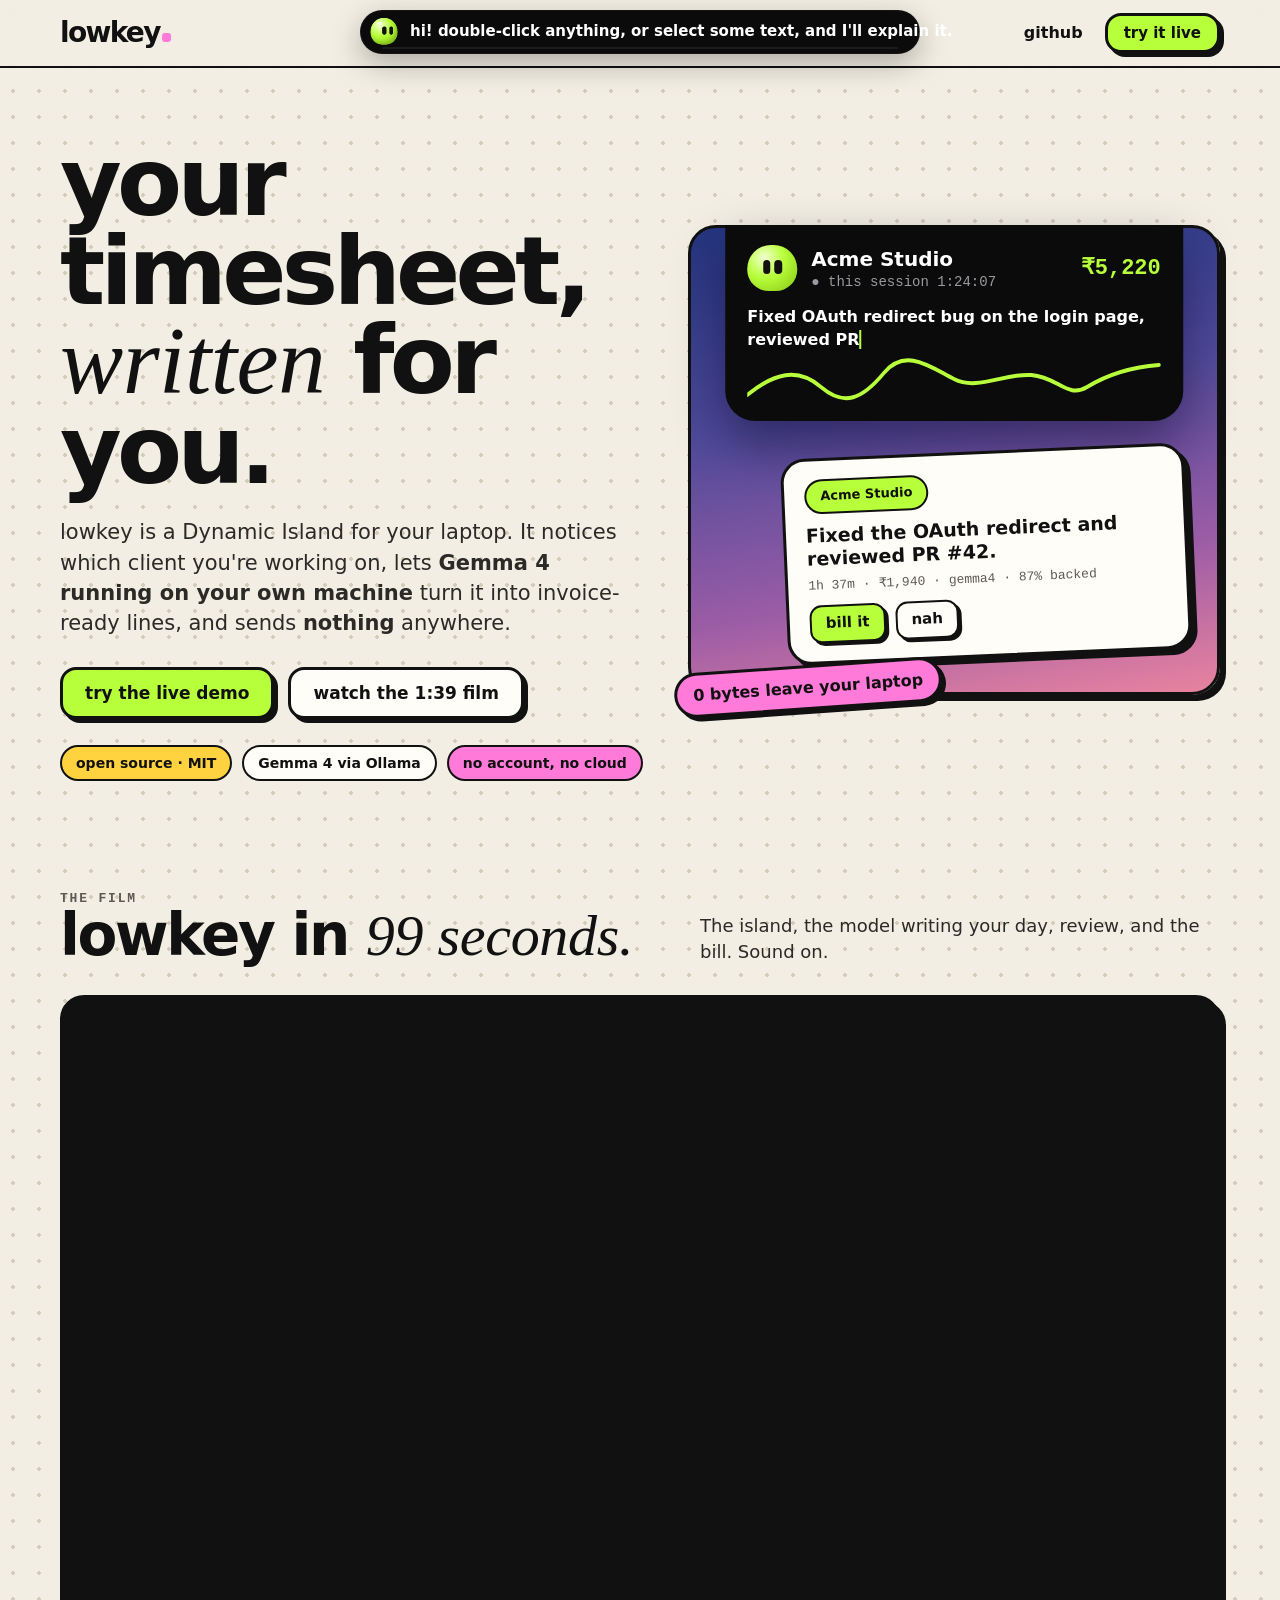
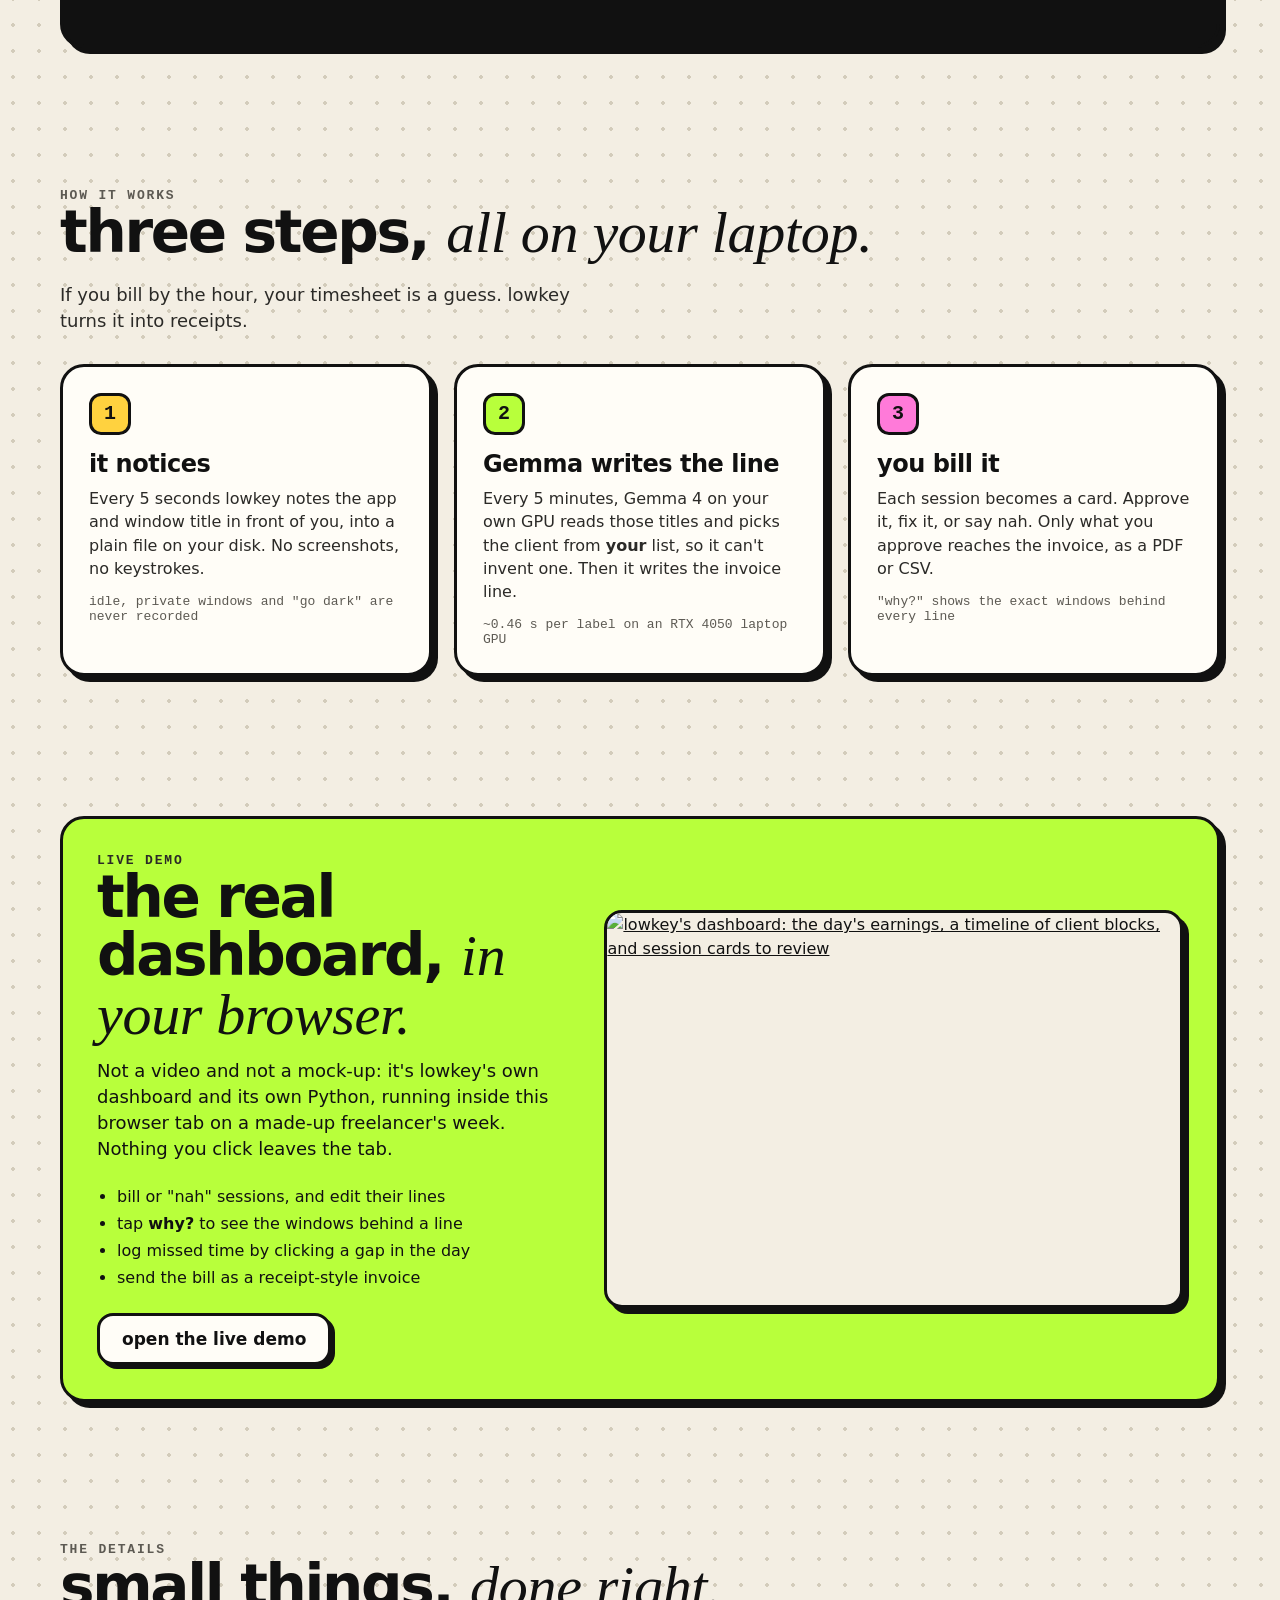
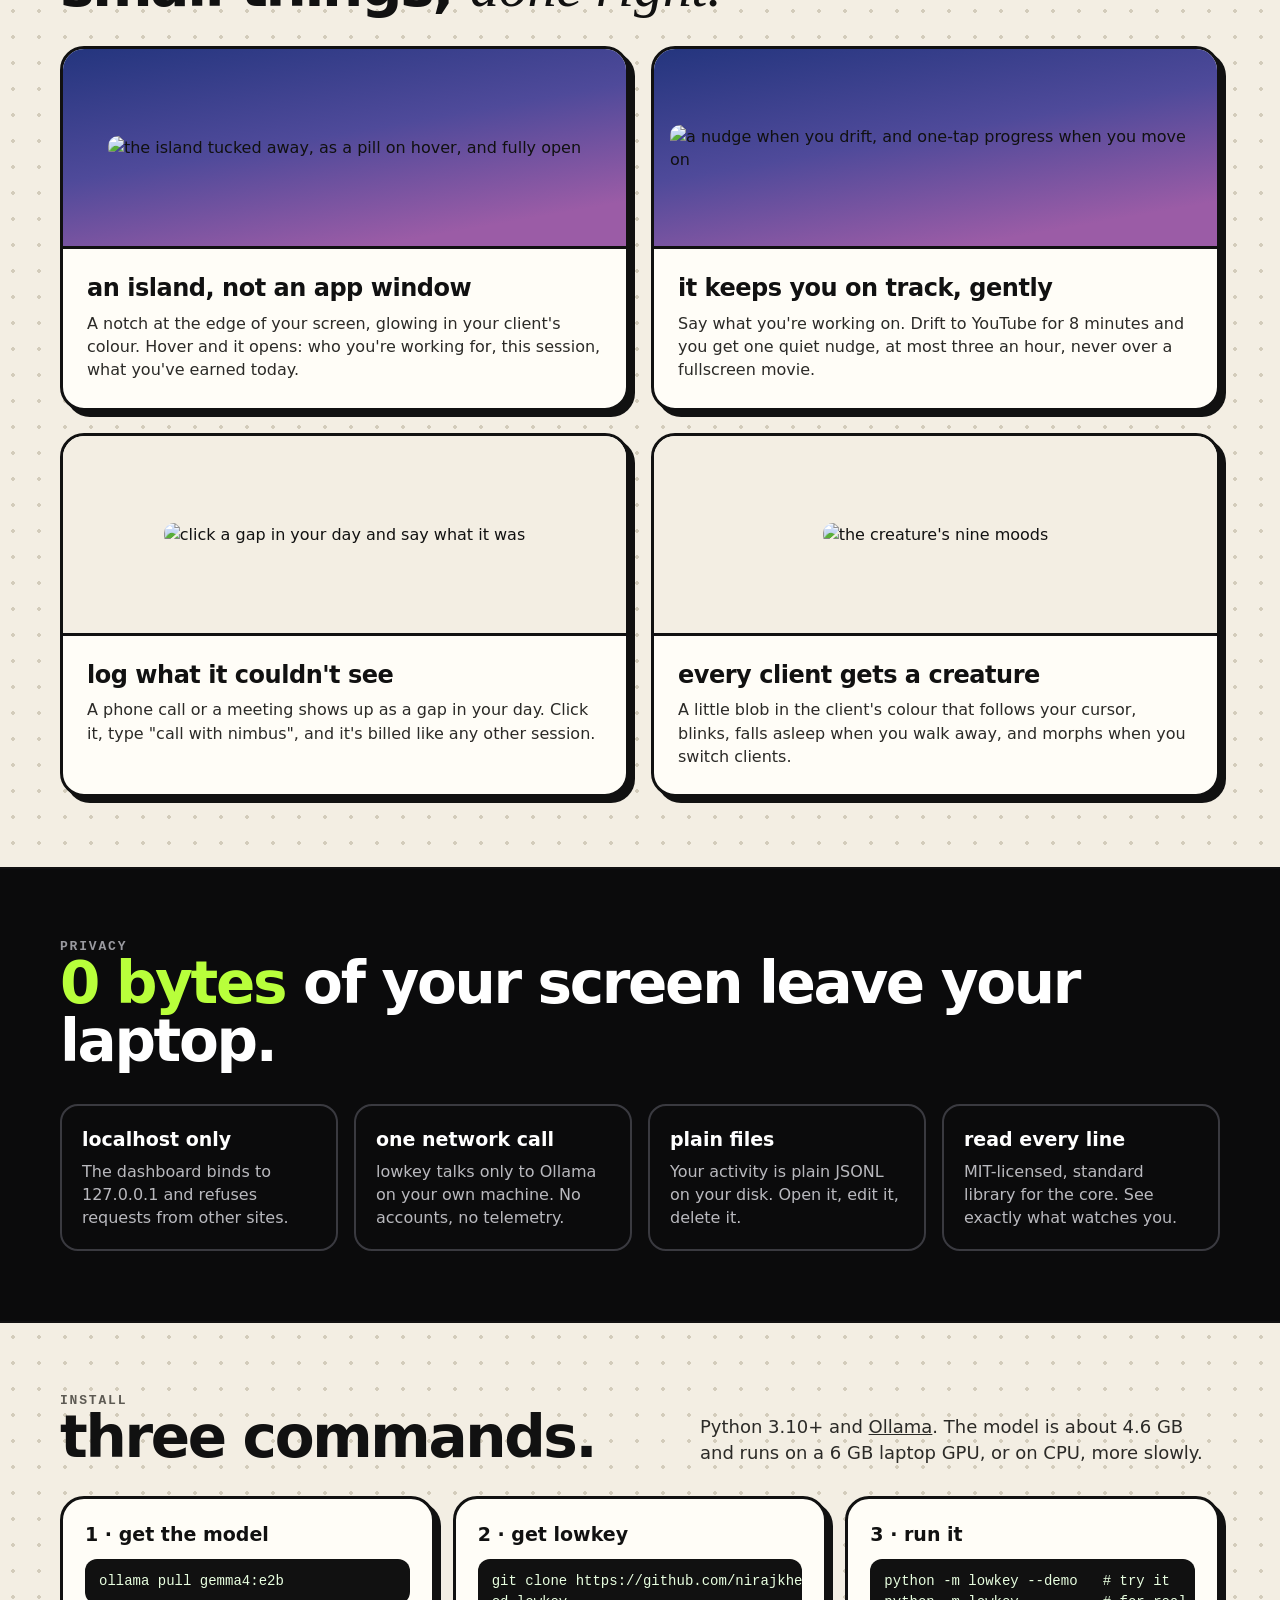
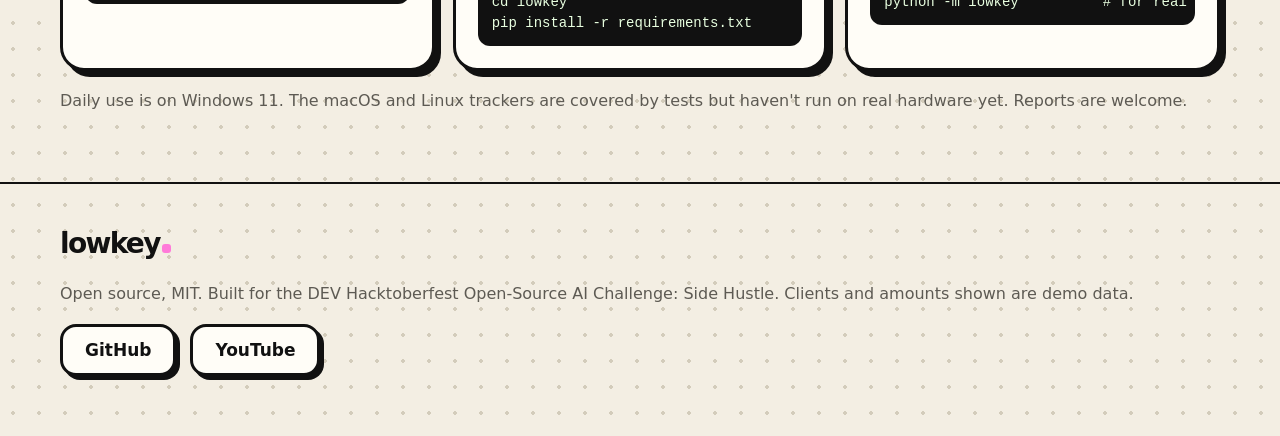
==== site/index.html @ 580b4165 "The guide comes out on a double-click or a text selection, never a single click" ====
<!doctype html>
<html lang="en">
<head>
<meta charset="utf-8">
<meta name="viewport" content="width=device-width, initial-scale=1">
<title>lowkey · your timesheet, written for you</title>
<meta name="description" content="A Dynamic Island for your laptop that writes your timesheet. Gemma 4 runs on your own machine and turns what you worked on into invoice-ready lines. Nothing leaves your laptop. Open source.">
<meta property="og:title" content="lowkey · your timesheet, written for you">
<meta property="og:description" content="Gemma 4 on your own laptop writes your timesheet. Nothing leaves your machine. Open source, MIT.">
<meta property="og:image" content="https://lowkey.nirajlabs.tech/img/dashboard.png">
<meta name="theme-color" content="#F3EEE3">
<link rel="icon" href="data:image/svg+xml,%3Csvg xmlns='http://www.w3.org/2000/svg' viewBox='0 0 64 64'%3E%3Cpath d='M32 6c15 0 26 9 26 26S47 58 32 58 6 49 6 32 17 6 32 6z' fill='%23B8FF3B' stroke='%23111' stroke-width='4'/%3E%3Crect x='22' y='22' width='6' height='14' rx='3' fill='%23111'/%3E%3Crect x='36' y='22' width='6' height='14' rx='3' fill='%23111'/%3E%3C/svg%3E">
<style>
@font-face{font-family:"Bricolage Grotesque";src:url(fonts/BricolageGrotesque.ttf) format("truetype");font-weight:200 800;font-display:swap}
@font-face{font-family:"Instrument Serif";src:url(fonts/InstrumentSerif-Italic.ttf) format("truetype");font-style:italic;font-display:swap}
@font-face{font-family:"Geist Mono";src:url(fonts/GeistMono.ttf) format("truetype");font-weight:100 900;font-display:swap}
:root{--bg:#F3EEE3;--paper:#FFFDF7;--ink:#111;--muted:#5d5a53;--lime:#B8FF3B;--pink:#FF7AD9;--blue:#7AA2FF;--yellow:#FFD23F;
  --line:3px solid var(--ink);--shadow:6px 6px 0 var(--ink);--spring:cubic-bezier(.34,1.56,.64,1);
  --spring-soft:linear(0,.018,.064,.129,.204,.285,.366,.445,.52,.589,.652,.709,.759,.802,.84,.872,.899,.921,.94,.955,.968,.977,.985,.991,.996,.999,1.001,1.003,1.004,1.005,1.005,1.005,1.005,1.005,1.004,1.004,1.003,1.003,1.003,1.002,1);
  --display:"Bricolage Grotesque",system-ui,sans-serif;--serif:"Instrument Serif",Georgia,serif;--mono:"Geist Mono",ui-monospace,monospace}
*{box-sizing:border-box;margin:0}
html{scroll-behavior:smooth;overflow-x:clip}
body{font-family:var(--display);color:var(--ink);background:var(--bg) radial-gradient(#d3ccbb 1.6px,transparent 1.9px) 0 0/26px 26px;
  line-height:1.45;-webkit-font-smoothing:antialiased;touch-action:manipulation}
a{color:inherit}
em{font-family:var(--serif);font-weight:400;font-style:italic;letter-spacing:-.005em}
.wrap{width:min(1160px,100% - 32px);margin-inline:auto}
.btn{display:inline-flex;align-items:center;gap:10px;padding:13px 22px;border:var(--line);border-radius:16px;background:var(--paper);
  box-shadow:4px 4px 0 var(--ink);font:700 17px var(--display);text-decoration:none;color:var(--ink);transition:transform .25s var(--spring),box-shadow .25s var(--spring)}
.btn:hover{transform:translate(-2px,-2px);box-shadow:6px 6px 0 var(--ink)}
.btn:active{transform:translate(3px,3px);box-shadow:1px 1px 0 var(--ink)}
.btn.go{background:var(--lime)}
.btn:focus-visible,a:focus-visible{outline:3px solid var(--blue);outline-offset:3px}
.chip{display:inline-flex;padding:6px 14px;border:2.5px solid var(--ink);border-radius:999px;font-weight:700;font-size:14px;background:var(--paper)}
.card{background:var(--paper);border:var(--line);border-radius:24px;box-shadow:var(--shadow)}
.kicker{font:600 13px var(--mono);letter-spacing:.14em;text-transform:uppercase;color:var(--muted)}
h2{font-size:clamp(34px,5vw,58px);line-height:1;letter-spacing:-.04em;font-weight:800}
/* nav */
nav{position:sticky;top:0;z-index:20;background:rgba(243,238,227,.86);backdrop-filter:blur(10px);border-bottom:2.5px solid var(--ink)}
nav .wrap{display:flex;align-items:center;gap:22px;height:66px}
.mark{font-size:28px;font-weight:800;letter-spacing:-.06em;text-decoration:none;display:flex;align-items:baseline}
.mark i{width:9px;height:9px;border-radius:3px;background:var(--pink);margin-left:2px;display:inline-block}
nav .links{display:flex;gap:20px;margin-left:auto;font-weight:600}
nav .links a{text-decoration:none}
nav .links a:hover{text-decoration:underline;text-decoration-thickness:2.5px;text-underline-offset:5px}
nav .btn{padding:8px 16px;font-size:15px}
@media (max-width:760px){nav .links{display:none}nav .btn{margin-left:auto}}
/* hero */
.hero{display:grid;grid-template-columns:1.05fr .95fr;gap:40px;align-items:center;padding:70px 0 40px}
.hero h1{font-size:clamp(48px,7.4vw,96px);line-height:.94;letter-spacing:-.05em;font-weight:800}
.hero p.lead{font-size:clamp(18px,2vw,21px);color:#2b2a27;margin:22px 0 28px;max-width:560px}
.ctas{display:flex;gap:14px;flex-wrap:wrap}
.chips{display:flex;gap:10px;flex-wrap:wrap;margin-top:26px}
.stage{position:relative;height:470px}
.wall{position:absolute;inset:0;border:var(--line);border-radius:28px;box-shadow:var(--shadow);overflow:hidden;
  background:linear-gradient(170deg,#24357e 0%,#4f4a9a 38%,#9b5ca6 72%,#e9839f 100%)}
.isl{position:absolute;left:50%;top:0;translate:-50% 0;width:86%;background:#0b0b0c;color:#fff;border-radius:0 0 30px 30px;
  padding:20px 22px 18px;box-shadow:0 24px 50px rgba(10,5,40,.45);transition:height .5s var(--spring)}
.isl .top{display:flex;align-items:center;gap:14px}
.blob{width:50px;height:46px;flex:none;position:relative;border-radius:47% 47% 43% 43%/52% 52% 46% 46%;
  background:radial-gradient(circle at 34% 28%,#f2ffd0 0,#B8FF3B 42%,#86c414 100%);animation:breathe 3.6s ease-in-out infinite}
.blob b{position:absolute;top:33%;width:15%;height:31%;border-radius:9px;background:#111;animation:blink 5s infinite}
.blob b:first-child{left:31%}.blob b:last-child{right:31%}
@keyframes breathe{50%{transform:scale(1.04,.97)}}
@keyframes blink{0%,46%,50%,100%{transform:scaleY(1)}48%{transform:scaleY(.1)}}
.isl .nm{font-weight:700;font-size:20px}
.isl .ses{font:14px var(--mono);color:#9a9aa0}
.isl .mo{margin-left:auto;font:800 22px var(--mono);color:var(--lime)}
.isl .task{margin-top:14px;font-weight:600;font-size:16px;min-height:2.6em}
.isl .task span{border-right:2px solid var(--lime);animation:caret 1s step-end infinite}
@keyframes caret{50%{border-color:transparent}}
.isl svg{display:block;width:100%;height:46px;margin-top:6px}
.isl svg path{stroke-dasharray:800;stroke-dashoffset:800;animation:draw 2.4s .4s ease-out forwards}
@keyframes draw{to{stroke-dashoffset:0}}
.rcpt{position:absolute;right:6%;bottom:8%;width:76%;padding:18px 20px;rotate:-2.5deg}
.rcpt .ln{font-weight:700;font-size:19px;line-height:1.2;margin:10px 0 8px}
.rcpt .mt{font:13px var(--mono);color:var(--muted)}
.rcpt .row{display:flex;gap:10px;margin-top:12px}
.mini{padding:6px 14px;border:2.5px solid var(--ink);border-radius:12px;font-weight:700;font-size:15px;box-shadow:3px 3px 0 var(--ink);background:var(--paper)}
.mini.go{background:var(--lime)}
.zero{position:absolute;left:-14px;bottom:-16px;z-index:3;rotate:-4deg;background:var(--pink);border:var(--line);border-radius:999px;box-shadow:4px 4px 0 var(--ink);
  padding:8px 16px;font-weight:800;font-size:16px;white-space:nowrap}
@media (max-width:900px){.hero{grid-template-columns:1fr;padding-top:44px}.stage{height:420px}}
@media (max-width:480px){.stage{height:400px}.rcpt{width:88%;right:4%}.isl{width:94%}.zero{left:-6px;font-size:14px}}
/* sections */
section{padding:70px 0}
.video{aspect-ratio:16/9;width:100%;border:var(--line);border-radius:24px;box-shadow:var(--shadow);overflow:hidden;background:#111}
.video iframe{width:100%;height:100%;border:0;display:block}
.head{display:flex;justify-content:space-between;align-items:end;gap:20px;flex-wrap:wrap;margin-bottom:30px}
.head p{max-width:520px;color:#2b2a27;font-size:18px}
.steps{display:grid;grid-template-columns:repeat(3,1fr);gap:22px}
.step{padding:26px}
.step .n{width:42px;height:42px;display:grid;place-items:center;border:var(--line);border-radius:12px;font:800 20px var(--mono);margin-bottom:16px}
.step h3{font-size:24px;letter-spacing:-.02em;line-height:1.1;margin-bottom:10px}
.step p{color:#2b2a27}
.step .fact{margin-top:14px;font:13px var(--mono);color:var(--muted)}
@media (max-width:860px){.steps{grid-template-columns:1fr}}
.demo{display:grid;grid-template-columns:.9fr 1.1fr;gap:34px;align-items:center;padding:34px;background:var(--lime)}
.demo p{font-size:18px;margin:14px 0 22px}
.demo ul{margin:0 0 24px;padding-left:20px;display:grid;gap:4px}
.shot{border:var(--line);border-radius:18px;overflow:hidden;box-shadow:var(--shadow);background:var(--bg);aspect-ratio:16/11;display:block}
.shot img{width:100%;display:block;transition:transform 6s ease}
.shot:hover img{transform:translateY(-38%)}
@media (max-width:860px){.demo{grid-template-columns:1fr;padding:22px}}
.grid{display:grid;grid-template-columns:repeat(2,1fr);gap:22px}
.feat{overflow:hidden}
.feat .pic{background:linear-gradient(170deg,#24357e 0%,#4f4a9a 45%,#9b5ca6 85%);border-bottom:var(--line);padding:16px;display:grid;place-items:center;min-height:200px}
.feat .pic.light{background:var(--bg)}
.feat img{max-width:100%;display:block;border-radius:10px}
.feat .txt{padding:22px 24px 26px}
.feat h3{font-size:24px;letter-spacing:-.02em;margin-bottom:6px}
.feat p{color:#2b2a27}
@media (max-width:760px){.grid{grid-template-columns:1fr}}
.dark{background:#0b0b0c;color:#fff;border-block:2.5px solid var(--ink)}
.dark h2 b{color:var(--lime)}
.dark .grid4{display:grid;grid-template-columns:repeat(4,1fr);gap:16px;margin-top:34px}
.dark .item{border:2px solid #3a3a40;border-radius:18px;padding:20px}
.dark .item b{display:block;font-size:19px;margin-bottom:6px}
.dark .item span{color:#b9b9be}
@media (max-width:860px){.dark .grid4{grid-template-columns:1fr 1fr}}
@media (max-width:480px){.dark .grid4{grid-template-columns:1fr}}
.install{display:grid;grid-template-columns:repeat(3,minmax(0,1fr));gap:18px}
.install .card{padding:22px}
.install b{display:block;font-size:19px;margin-bottom:10px}
pre{font:14px/1.5 var(--mono);background:#111;color:#e8ffe0;border-radius:12px;padding:12px 14px;overflow-x:auto;white-space:pre}
.note{margin-top:18px;color:var(--muted)}
@media (max-width:860px){.install{grid-template-columns:minmax(0,1fr)}}
footer{padding:40px 0 60px;border-top:2.5px solid var(--ink)}
footer .wrap{display:flex;gap:18px;flex-wrap:wrap;align-items:center;justify-content:space-between}
footer p{color:var(--muted)}
/* ---------- the guide: island, creature, bubble ---------- */
#gisl{--p:0;position:fixed;left:50%;top:10px;z-index:60;transform:translateX(-50%);width:260px;height:44px;border-radius:24px;
  background:#0b0b0c;color:#fff;cursor:pointer;outline:none;box-shadow:0 10px 30px rgba(0,0,0,.28),0 0 0 1px rgba(255,255,255,.04) inset;
  transition:width .62s var(--spring-soft),height .62s var(--spring-soft),border-radius .62s var(--spring-soft),box-shadow .3s}
#gisl:focus-visible{box-shadow:0 0 0 3px var(--bg),0 0 0 6px var(--blue)}
#gisl.hello{width:560px}
#gisl.menu{width:440px;height:236px;border-radius:30px;cursor:default}
#gisl.talk{width:320px}
.g-face{position:absolute;inset:0;display:flex;align-items:center;gap:12px;padding:0 16px 0 10px;white-space:nowrap;font-weight:600;font-size:15px;
  opacity:0;filter:blur(6px);transform:scale(.94);pointer-events:none;transition:opacity .22s,filter .3s,transform .5s var(--spring)}
#gisl.rest .g-rest,#gisl.hello .g-hello,#gisl.menu .g-menu,#gisl.talk .g-talk{opacity:1;filter:none;transform:none;pointer-events:auto;transition-delay:.1s}
.g-slot{width:28px;height:28px;flex:none}
.g-roll{overflow:hidden;display:inline-block;height:1.4em;line-height:1.4em;flex:1;min-width:0}
.g-roll span{display:block;overflow:hidden;text-overflow:ellipsis}
.g-spark{color:var(--lime);font-size:14px;animation:twinkle 2.4s ease-in-out infinite}
@keyframes twinkle{50%{opacity:.35;transform:scale(.8) rotate(20deg)}}
.g-menu{flex-direction:column;align-items:stretch;justify-content:flex-start;padding:10px 14px 14px;gap:10px;white-space:normal}
.g-menu>.g-slot{position:absolute;left:10px;top:8px}
.g-menu b{margin-left:38px;line-height:28px;font-size:15px}
.g-chips{display:grid;grid-template-columns:1fr 1fr;gap:8px}
.g-chips button{display:flex;align-items:center;gap:9px;padding:9px 11px;border:0;border-radius:14px;background:#1c1c20;color:#fff;
  font:600 14px var(--display);cursor:pointer;text-align:left;transition:background .2s,transform .35s var(--spring)}
.g-chips button i{font:700 11px var(--mono);font-style:normal;width:20px;height:20px;display:grid;place-items:center;border-radius:7px;background:#2c2c32;color:#b9b9be}
.g-chips button:hover,.g-chips button:focus-visible{background:#2a2a30;transform:scale(1.03);outline:none}
.g-chips button:hover i,.g-chips button:focus-visible i{background:var(--lime);color:#111}
.g-talk{padding-left:16px}
.g-dot{width:9px;height:9px;border-radius:50%;background:var(--lime);box-shadow:0 0 0 0 rgba(184,255,59,.6);animation:ping 1.6s infinite}
@keyframes ping{70%{box-shadow:0 0 0 8px rgba(184,255,59,0)}100%{box-shadow:0 0 0 0 rgba(184,255,59,0)}}
.g-home{margin-left:auto;width:28px;height:28px;border-radius:50%;border:0;background:#26262a;color:#fff;font-size:13px;cursor:pointer;flex:none;transition:transform .3s var(--spring),background .2s}
.g-home:hover{background:#3a3a40;transform:rotate(90deg)}
.g-prog{position:absolute;left:22px;right:22px;bottom:5px;height:2px;border-radius:2px;background:rgba(255,255,255,.08);overflow:hidden;opacity:.9}
.g-prog:after{content:"";position:absolute;inset:0;background:var(--lime);transform-origin:left;transform:scaleX(var(--p))}
#gisl.menu .g-prog{opacity:0}
.g-glow{position:absolute;inset:-3px;border-radius:inherit;z-index:-1;opacity:0;filter:blur(10px);transition:opacity .5s;
  background:conic-gradient(from var(--a,0deg),var(--lime),var(--blue),var(--pink),var(--lime));animation:spin 3s linear infinite}
#gisl.talk .g-glow{opacity:.75}
@property --a{syntax:"<angle>";inherits:false;initial-value:0deg}
@keyframes spin{to{--a:360deg}}
#gbuddy{position:fixed;left:0;top:0;width:64px;height:64px;z-index:61;pointer-events:none;will-change:transform}
.g-body{position:absolute;inset:0;border-radius:47% 47% 43% 43%/52% 52% 46% 46%;
  background:radial-gradient(circle at 34% 28%,#f2ffd0 0,#B8FF3B 42%,#86c414 100%);box-shadow:inset -4px -6px 10px rgba(60,90,0,.25)}
.g-body:after{content:"";position:absolute;left:22%;top:14%;width:22%;height:12%;border-radius:50%;background:rgba(255,255,255,.55);filter:blur(1px)}
.g-eyes{position:absolute;inset:0}
.g-eyes i{position:absolute;top:33%;width:15%;height:31%;border-radius:9px;background:#111;transform-origin:center 60%}
.g-eyes i:first-child{left:30%}.g-eyes i:last-child{right:30%}
.g-blink{position:absolute;inset:0;transform-origin:50% 48%;animation:gblink 9.7s infinite}
@keyframes gblink{0%,40%,43%,93%,95.5%,97%,100%{transform:none}41.5%,94.5%,96.3%{transform:scaleY(.12)}}
.g-shadow{position:absolute;left:12%;right:12%;bottom:-9px;height:10px;border-radius:50%;background:rgba(17,17,17,.22);filter:blur(3px);opacity:0;transition:opacity .3s}
#gbubble{position:absolute;z-index:59;background:var(--paper);border:3px solid var(--ink);border-radius:20px;box-shadow:6px 6px 0 var(--ink);padding:16px 18px 14px;
  transform-origin:var(--tail) 30px}
#gbubble[data-side=right]{transform-origin:calc(100% - 0px) 30px}
#gbubble[data-side=top]{transform-origin:var(--tail) 0}
#gbubble:before{content:"";position:absolute;width:16px;height:16px;background:var(--paper);border:3px solid var(--ink);border-width:0 0 3px 3px;
  left:-10px;top:var(--tail);transform:translateY(-50%) rotate(45deg)}
#gbubble[data-side=right]:before{left:auto;right:-10px;border-width:3px 3px 0 0}
#gbubble[data-side=top]:before{left:var(--tail);top:-10px;transform:translateX(-50%) rotate(45deg);border-width:3px 0 0 3px}
.g-kick{display:flex;justify-content:space-between;font:600 12px var(--mono);letter-spacing:.1em;text-transform:uppercase;color:var(--muted);margin-bottom:8px}
.g-text{font-size:17px;line-height:1.45;min-height:3em}
.g-text .w{display:inline-block;opacity:0;transform:translateY(6px);filter:blur(3px);transition:opacity .35s,transform .45s var(--spring),filter .35s}
.g-text.in .w{opacity:1;transform:none;filter:none}
.g-text .m{background:linear-gradient(transparent 56%,var(--lime) 56%);white-space:pre-wrap}
.g-text .c{font:14px var(--mono);background:#efe9dc;padding:1px 3px;white-space:pre-wrap}
.g-foot{display:flex;align-items:center;gap:8px;margin-top:14px}
.g-dots{display:flex;gap:5px;margin-right:auto}
.g-dots i{width:7px;height:7px;border-radius:9px;background:#d6d0c3;transition:width .4s var(--spring),background .3s}
.g-dots i.on{width:20px;background:var(--ink)}
.g-foot button{border:2.5px solid var(--ink);border-radius:12px;background:var(--paper);font:700 14px var(--display);padding:6px 12px;cursor:pointer;
  box-shadow:3px 3px 0 var(--ink);transition:transform .25s var(--spring),box-shadow .25s var(--spring)}
.g-foot button:hover{transform:translate(-1px,-1px);box-shadow:4px 4px 0 var(--ink)}
.g-foot button:active{transform:translate(2px,2px);box-shadow:1px 1px 0 var(--ink)}
.g-foot .g-next{background:var(--lime)}
.g-foot .g-prev{width:36px;padding:2px 0 6px;font-size:22px;line-height:1}
.g-foot button:disabled{opacity:.35;pointer-events:none}
.g-focus{position:relative}
.g-focus:after{content:"";position:absolute;inset:8px;border-radius:30px;pointer-events:none;border:2.5px dashed rgba(17,17,17,.3);animation:ring .7s var(--spring) both}
section.dark.g-focus:after{border-color:rgba(184,255,59,.7)}
header.g-focus:after{inset:-8px}
@keyframes ring{from{transform:scale(1.04);opacity:0}}
#gtag{position:fixed;left:0;top:0;z-index:58;pointer-events:none;padding:6px 12px 6px 9px;border-radius:999px;background:#111;color:#fff;
  font:600 13px var(--display);white-space:nowrap;opacity:0;scale:.6;transition:opacity .2s,scale .35s var(--spring)}
#gtag span{color:var(--lime)}
#gtag.on{opacity:1;scale:1}
@media (max-width:760px){.hero{padding-top:84px}#gisl{top:76px;width:250px;height:40px}#gisl.hello{width:min(340px,calc(100vw - 32px))}#gisl.hello .g-hello span:last-child{white-space:normal;font-size:13px;line-height:1.2}
  #gisl.menu{width:calc(100vw - 32px);height:250px}#gisl.talk{width:min(300px,calc(100vw - 32px))}.g-face{font-size:14px}}
@media (prefers-reduced-motion:reduce){#gisl,.g-face{transition:none}}
/* entrance */
.rise{opacity:0;translate:0 26px;transition:opacity .7s ease,translate .9s var(--spring)}
.rise.in{opacity:1;translate:0 0}
@media (prefers-reduced-motion:reduce){*,*:before,*:after{animation:none!important;transition:none!important}.rise{opacity:1;translate:0 0}.isl svg path{stroke-dashoffset:0}}
</style>
</head>
<body>
<nav><div class="wrap">
  <a class="mark" href="#">lowkey<i></i></a>
  <div class="links"><a href="https://github.com/nirajkhetre/lowkey">github</a></div>
  <a class="btn go" href="demo/">try it live</a>
</div></nav>

<header id="top" class="wrap hero">
  <div>
    <h1>your timesheet, <em>written</em> for you.</h1>
    <p class="lead">lowkey is a Dynamic Island for your laptop. It notices which client you're working on, lets <b>Gemma 4 running on your own machine</b> turn it into invoice-ready lines, and sends <b>nothing</b> anywhere.</p>
    <div class="ctas"><a class="btn go" href="demo/">try the live demo</a><a class="btn" href="#video">watch the 1:39 film</a></div>
    <div class="chips"><span class="chip" style="background:var(--yellow)">open source · MIT</span><span class="chip">Gemma 4 via Ollama</span><span class="chip" style="background:var(--pink)">no account, no cloud</span></div>
  </div>
  <div class="stage" aria-hidden="true">
    <div class="wall"></div>
    <div class="isl">
      <div class="top"><div class="blob"><b></b><b></b></div><div><div class="nm">Acme Studio</div><div class="ses">● this session 1:24:07</div></div><div class="mo">₹5,220</div></div>
      <div class="task"><span id="typed"></span></div>
      <svg viewBox="0 0 460 46" preserveAspectRatio="none"><path d="M0 38 C 30 16, 56 10, 82 30 S 128 42, 152 16 S 204 10, 230 22 S 286 16, 316 18 S 356 42, 378 30 S 428 10, 458 8" fill="none" stroke="#B8FF3B" stroke-width="4" stroke-linecap="round"/></svg>
    </div>
    <div class="zero">0 bytes leave your laptop</div>
    <div class="card rcpt"><span class="chip" style="background:var(--lime);font-size:13px">Acme Studio</span>
      <div class="ln">Fixed the OAuth redirect and reviewed PR #42.</div>
      <div class="mt">1h 37m · ₹1,940 · gemma4 · 87% backed</div>
      <div class="row"><span class="mini go">bill it</span><span class="mini">nah</span></div></div>
  </div>
</header>

<section id="video"><div class="wrap rise">
  <div class="head"><div><div class="kicker">the film</div><h2>lowkey in <em>99 seconds.</em></h2></div><p>The island, the model writing your day, review, and the bill. Sound on.</p></div>
  <div class="video"><iframe src="https://www.youtube-nocookie.com/embed/2iFeEuZe4xc?rel=0" title="lowkey demo video" loading="lazy" allow="accelerometer; clipboard-write; encrypted-media; gyroscope; picture-in-picture; web-share" referrerpolicy="strict-origin-when-cross-origin" allowfullscreen></iframe></div>
</div></section>

<section id="how"><div class="wrap">
  <div class="head rise"><div><div class="kicker">how it works</div><h2>three steps, <em>all on your laptop.</em></h2></div><p>If you bill by the hour, your timesheet is a guess. lowkey turns it into receipts.</p></div>
  <div class="steps">
    <div class="card step rise"><div class="n" style="background:var(--yellow)">1</div><h3>it notices</h3><p>Every 5 seconds lowkey notes the app and window title in front of you, into a plain file on your disk. No screenshots, no keystrokes.</p><div class="fact">idle, private windows and "go dark" are never recorded</div></div>
    <div class="card step rise"><div class="n" style="background:var(--lime)">2</div><h3>Gemma writes the line</h3><p>Every 5 minutes, Gemma 4 on your own GPU reads those titles and picks the client from <b>your</b> list, so it can't invent one. Then it writes the invoice line.</p><div class="fact">~0.46 s per label on an RTX 4050 laptop GPU</div></div>
    <div class="card step rise"><div class="n" style="background:var(--pink)">3</div><h3>you bill it</h3><p>Each session becomes a card. Approve it, fix it, or say nah. Only what you approve reaches the invoice, as a PDF or CSV.</p><div class="fact">"why?" shows the exact windows behind every line</div></div>
  </div>
</div></section>

<section id="demo"><div class="wrap">
  <div class="card demo rise">
    <div>
      <div class="kicker" style="color:#2b2a27">live demo</div>
      <h2>the real dashboard, <em>in your browser.</em></h2>
      <p>Not a video and not a mock-up: it's lowkey's own dashboard and its own Python, running inside this browser tab on a made-up freelancer's week. Nothing you click leaves the tab.</p>
      <ul><li>bill or "nah" sessions, and edit their lines</li><li>tap <b>why?</b> to see the windows behind a line</li><li>log missed time by clicking a gap in the day</li><li>send the bill as a receipt-style invoice</li></ul>
      <a class="btn" href="demo/" style="background:var(--paper)">open the live demo</a>
    </div>
    <a class="shot" href="demo/" aria-label="open the live demo"><img src="img/dashboard.png" alt="lowkey's dashboard: the day's earnings, a timeline of client blocks, and session cards to review" loading="lazy"></a>
  </div>
</div></section>

<section id="details"><div class="wrap">
  <div class="head rise"><div><div class="kicker">the details</div><h2>small things, <em>done right.</em></h2></div></div>
  <div class="grid">
    <div class="card feat rise"><div class="pic"><img src="img/island-states.png" alt="the island tucked away, as a pill on hover, and fully open" loading="lazy"></div><div class="txt"><h3>an island, not an app window</h3><p>A notch at the edge of your screen, glowing in your client's colour. Hover and it opens: who you're working for, this session, what you've earned today.</p></div></div>
    <div class="card feat rise"><div class="pic"><img src="img/island-focus.png" alt="a nudge when you drift, and one-tap progress when you move on" loading="lazy"></div><div class="txt"><h3>it keeps you on track, gently</h3><p>Say what you're working on. Drift to YouTube for 8 minutes and you get one quiet nudge, at most three an hour, never over a fullscreen movie.</p></div></div>
    <div class="card feat rise"><div class="pic light"><img src="img/log-time.png" alt="click a gap in your day and say what it was" loading="lazy"></div><div class="txt"><h3>log what it couldn't see</h3><p>A phone call or a meeting shows up as a gap in your day. Click it, type "call with nimbus", and it's billed like any other session.</p></div></div>
    <div class="card feat rise"><div class="pic light"><img src="img/mascot-moods.png" alt="the creature's nine moods" loading="lazy" style="max-height:260px"></div><div class="txt"><h3>every client gets a creature</h3><p>A little blob in the client's colour that follows your cursor, blinks, falls asleep when you walk away, and morphs when you switch clients.</p></div></div>
  </div>
</div></section>

<section id="privacy" class="dark"><div class="wrap rise">
  <div class="kicker" style="color:#9a9aa0">privacy</div>
  <h2><b>0 bytes</b> of your screen leave your laptop.</h2>
  <div class="grid4">
    <div class="item"><b>localhost only</b><span>The dashboard binds to 127.0.0.1 and refuses requests from other sites.</span></div>
    <div class="item"><b>one network call</b><span>lowkey talks only to Ollama on your own machine. No accounts, no telemetry.</span></div>
    <div class="item"><b>plain files</b><span>Your activity is plain JSONL on your disk. Open it, edit it, delete it.</span></div>
    <div class="item"><b>read every line</b><span>MIT-licensed, standard library for the core. See exactly what watches you.</span></div>
  </div>
</div></section>

<section id="install"><div class="wrap">
  <div class="head rise"><div><div class="kicker">install</div><h2>three commands.</h2></div><p>Python 3.10+ and <a href="https://ollama.com">Ollama</a>. The model is about 4.6 GB and runs on a 6 GB laptop GPU, or on CPU, more slowly.</p></div>
  <div class="install">
    <div class="card rise"><b>1 · get the model</b><pre>ollama pull gemma4:e2b</pre></div>
    <div class="card rise"><b>2 · get lowkey</b><pre>git clone https://github.com/nirajkhetre/lowkey
cd lowkey
pip install -r requirements.txt</pre></div>
    <div class="card rise"><b>3 · run it</b><pre>python -m lowkey --demo   # try it
python -m lowkey          # for real</pre></div>
  </div>
  <p class="note rise">Daily use is on Windows 11. The macOS and Linux trackers are covered by tests but haven't run on real hardware yet. Reports are welcome.</p>
</div></section>

<footer><div class="wrap">
  <a class="mark" href="#">lowkey<i></i></a>
  <p>Open source, MIT. Built for the DEV Hacktoberfest Open-Source AI Challenge: Side Hustle. Clients and amounts shown are demo data.</p>
  <div class="ctas"><a class="btn" href="https://github.com/nirajkhetre/lowkey">GitHub</a><a class="btn" href="https://youtu.be/2iFeEuZe4xc">YouTube</a></div>
</div></footer>

<script>
// the island's line writes itself in, the way the model's lines do in the app
const line = 'Fixed OAuth redirect bug on the login page, reviewed PR #42', el = document.getElementById('typed');
const still = matchMedia('(prefers-reduced-motion: reduce)').matches;
if (still) el.textContent = line; else [...line].forEach((c, i) => setTimeout(() => el.textContent += c, 700 + i * 28));
const io = new IntersectionObserver(es => es.forEach(e => e.isIntersecting && (e.target.classList.add('in'), io.unobserve(e.target))), {threshold: .12});
document.querySelectorAll('.rise').forEach(el => io.observe(el));
</script>
<script src="guide.js"></script>
</body>
</html>
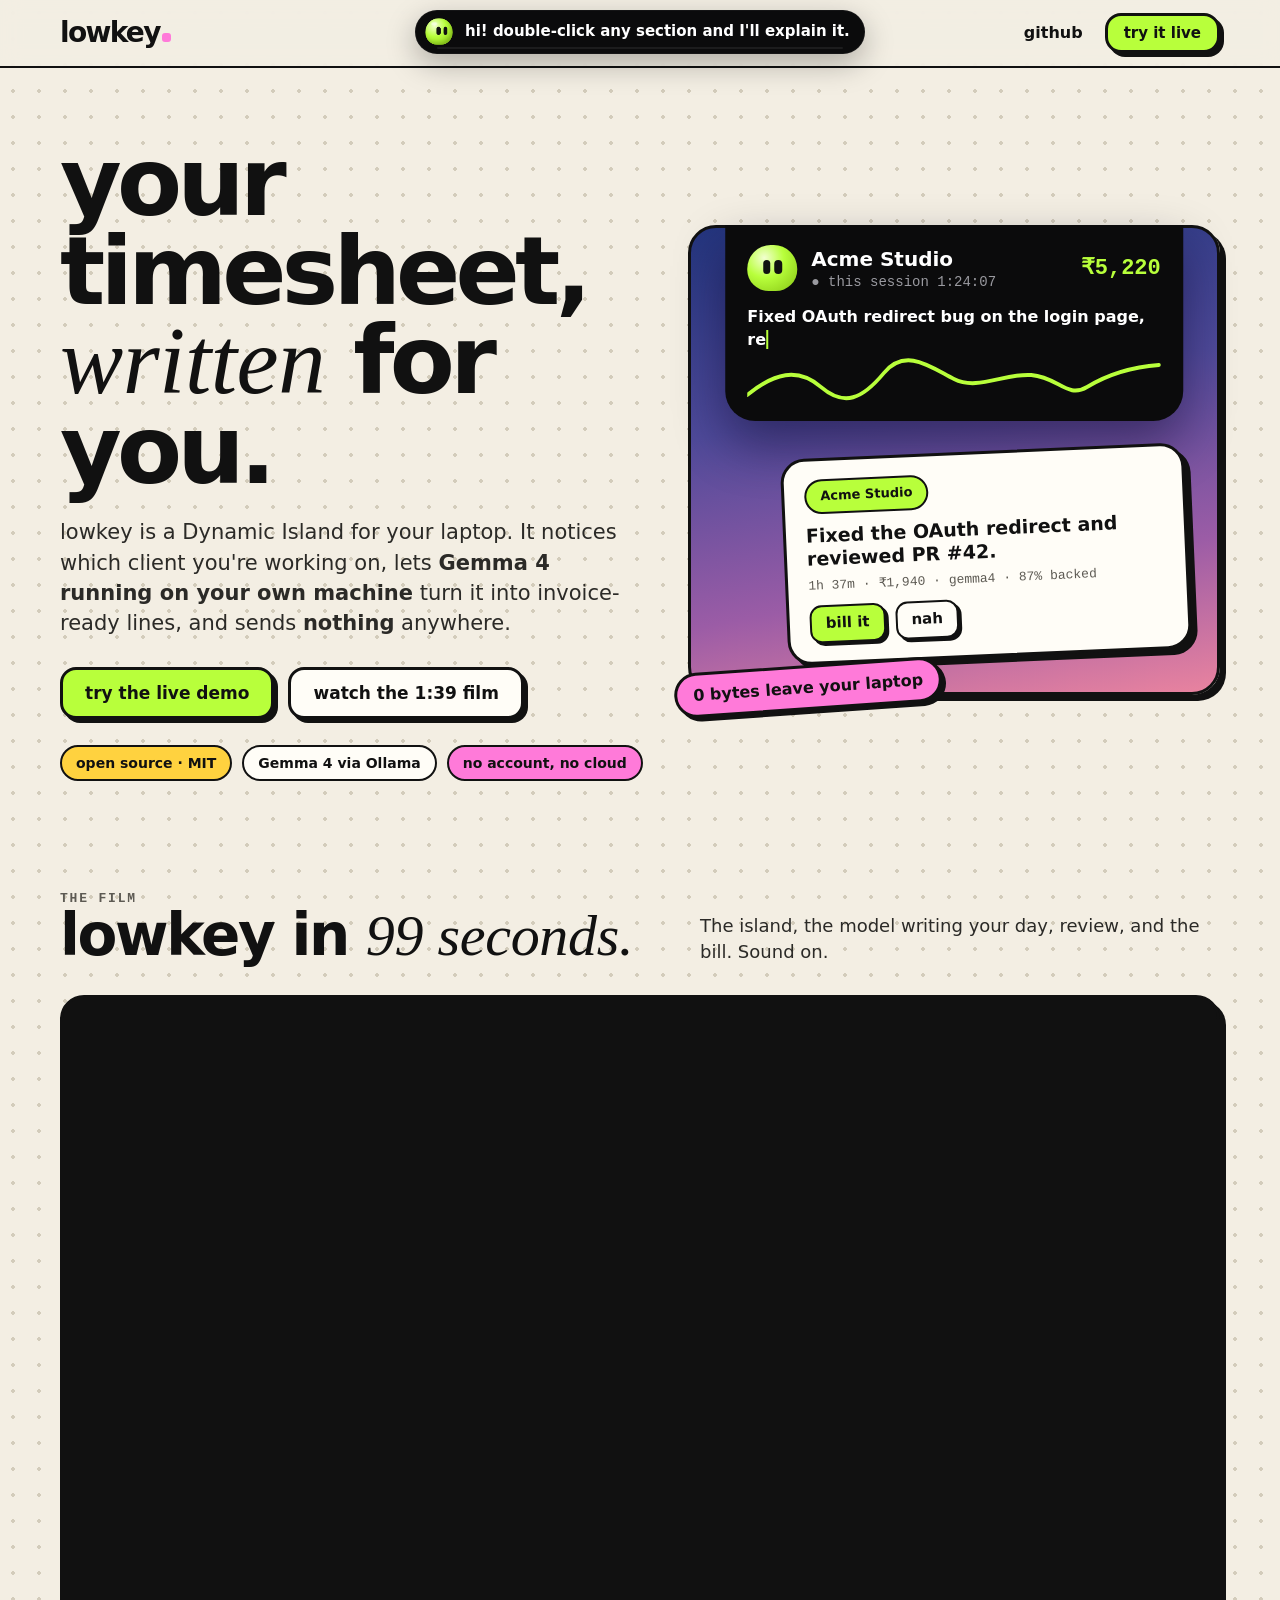
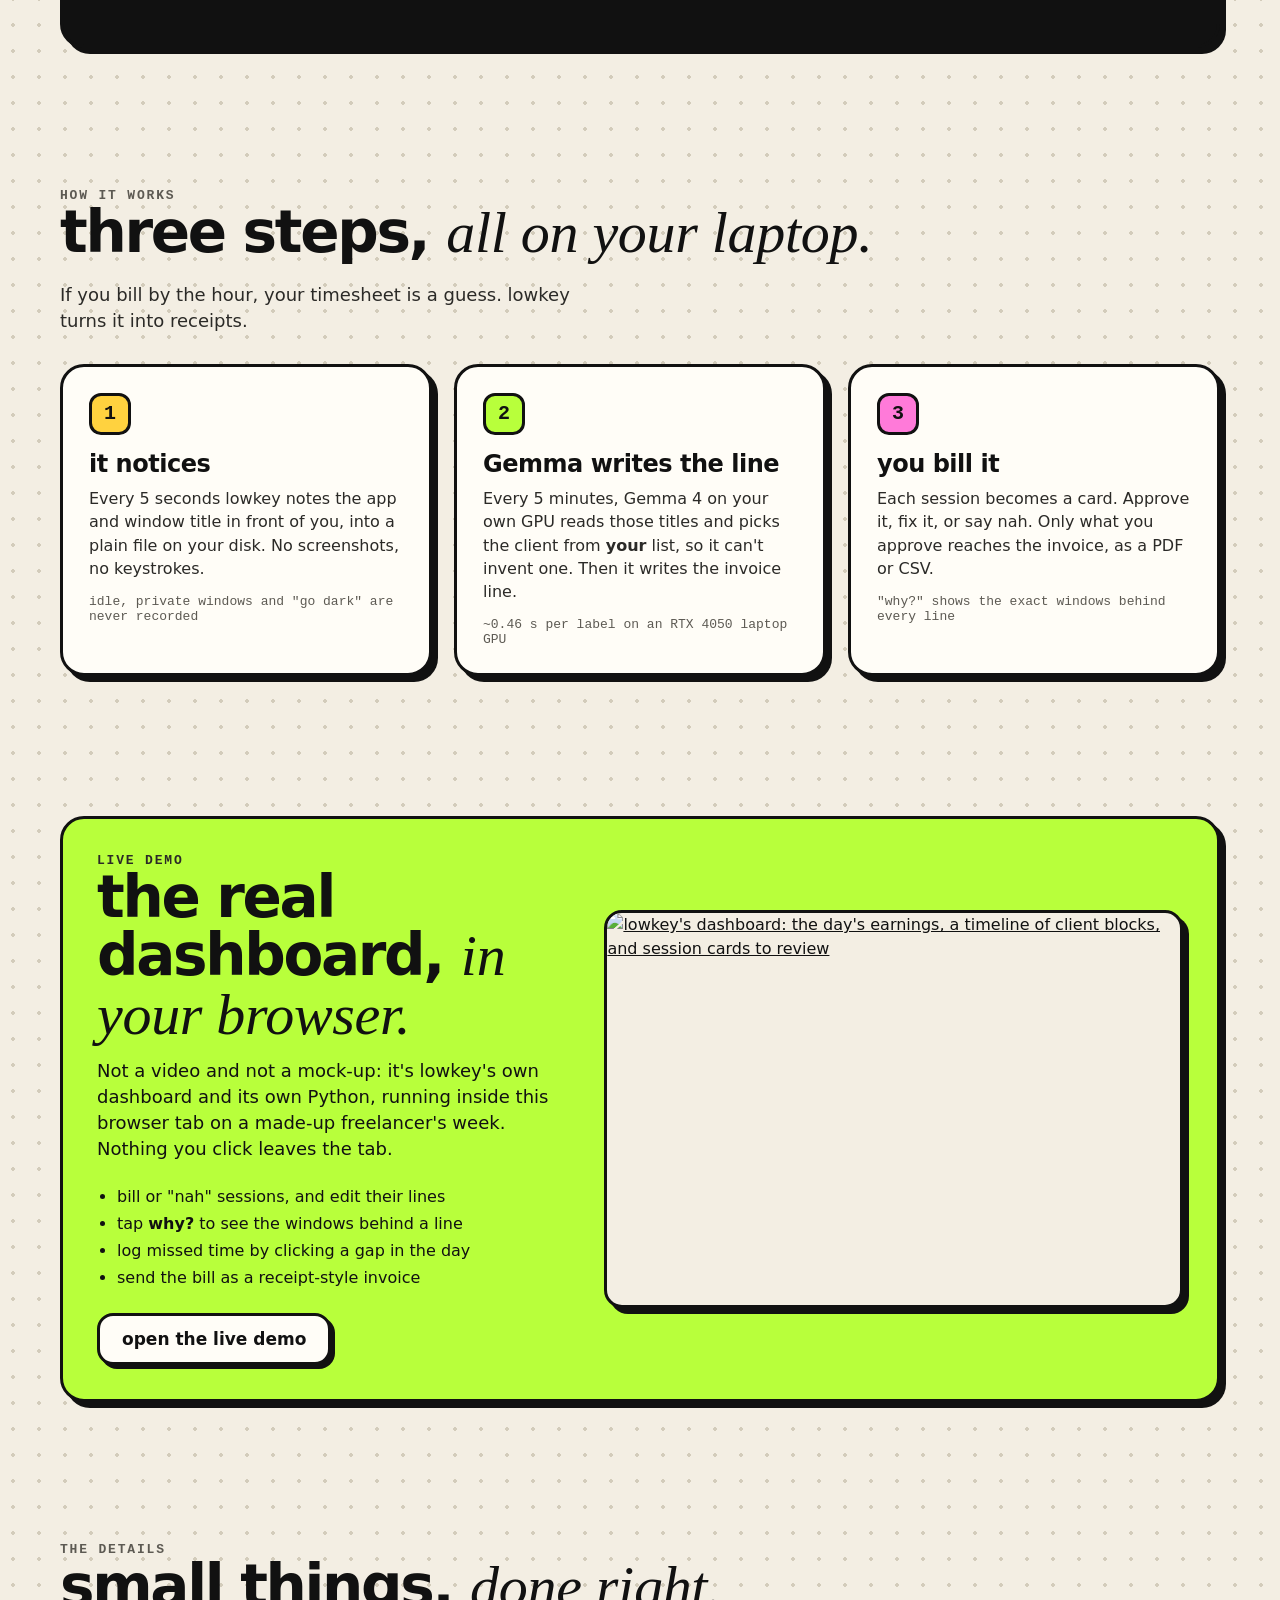
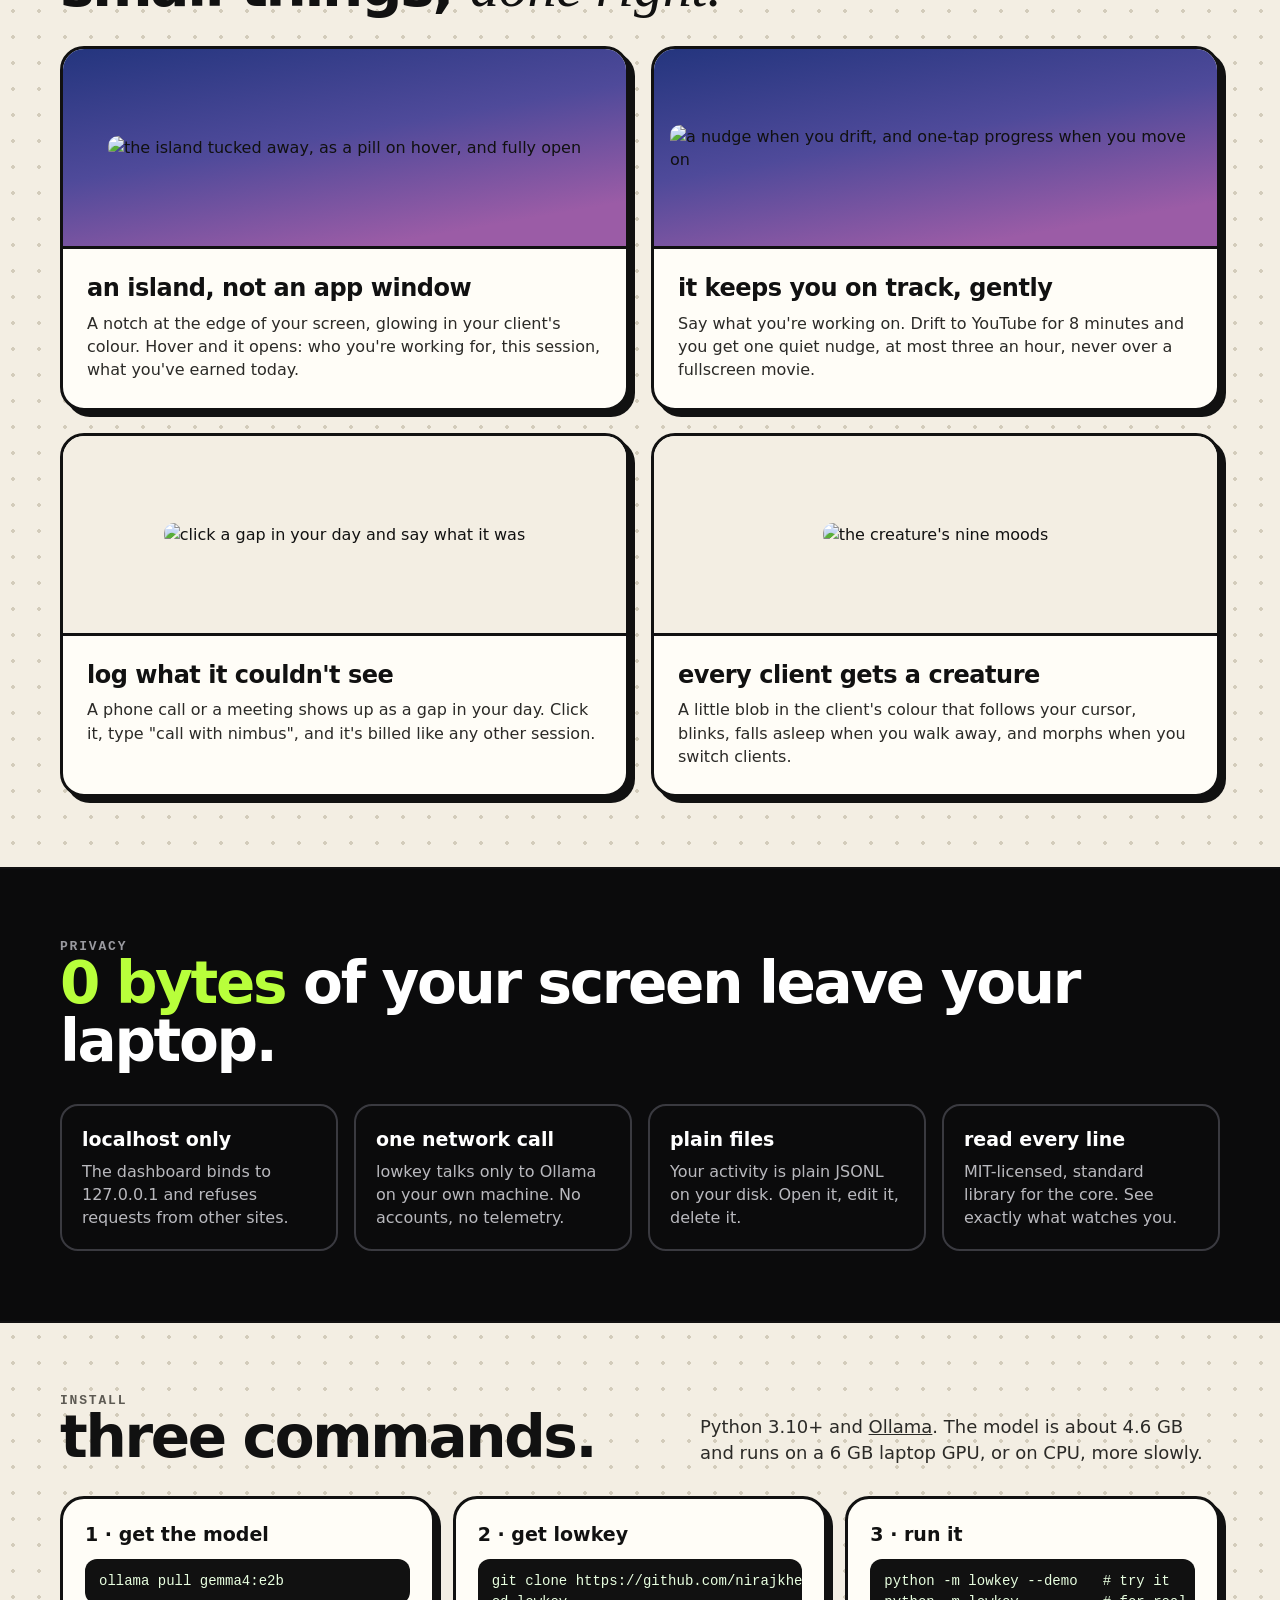
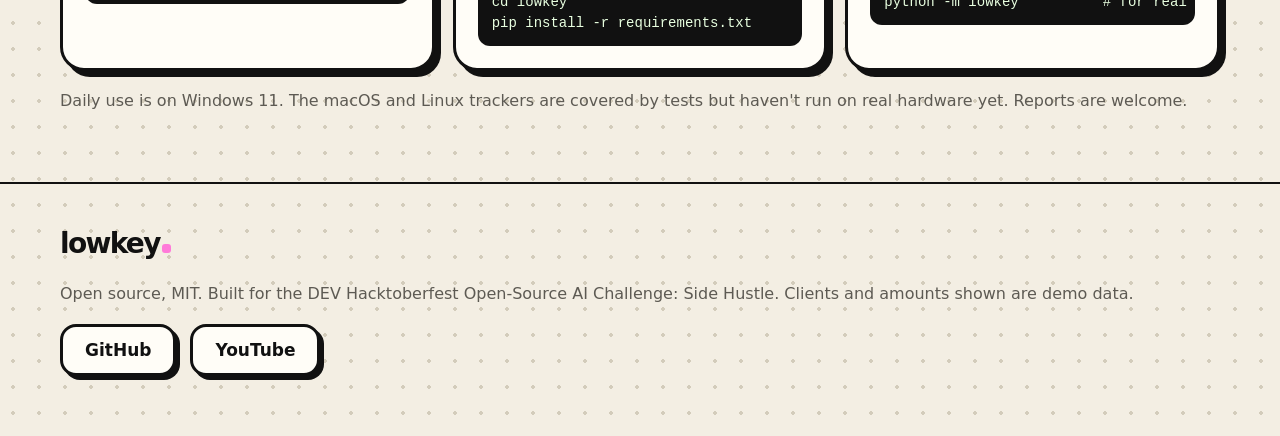
==== commit 231b4bb2: "The guide comes out on a double-click only" ====
--- a/site/index.html
+++ b/site/index.html
@@ -133,7 +133,7 @@
   background:#0b0b0c;color:#fff;cursor:pointer;outline:none;box-shadow:0 10px 30px rgba(0,0,0,.28),0 0 0 1px rgba(255,255,255,.04) inset;
   transition:width .62s var(--spring-soft),height .62s var(--spring-soft),border-radius .62s var(--spring-soft),box-shadow .3s}
 #gisl:focus-visible{box-shadow:0 0 0 3px var(--bg),0 0 0 6px var(--blue)}
-#gisl.hello{width:560px}
+#gisl.hello{width:450px}
 #gisl.menu{width:440px;height:236px;border-radius:30px;cursor:default}
 #gisl.talk{width:320px}
 .g-face{position:absolute;inset:0;display:flex;align-items:center;gap:12px;padding:0 16px 0 10px;white-space:nowrap;font-weight:600;font-size:15px;
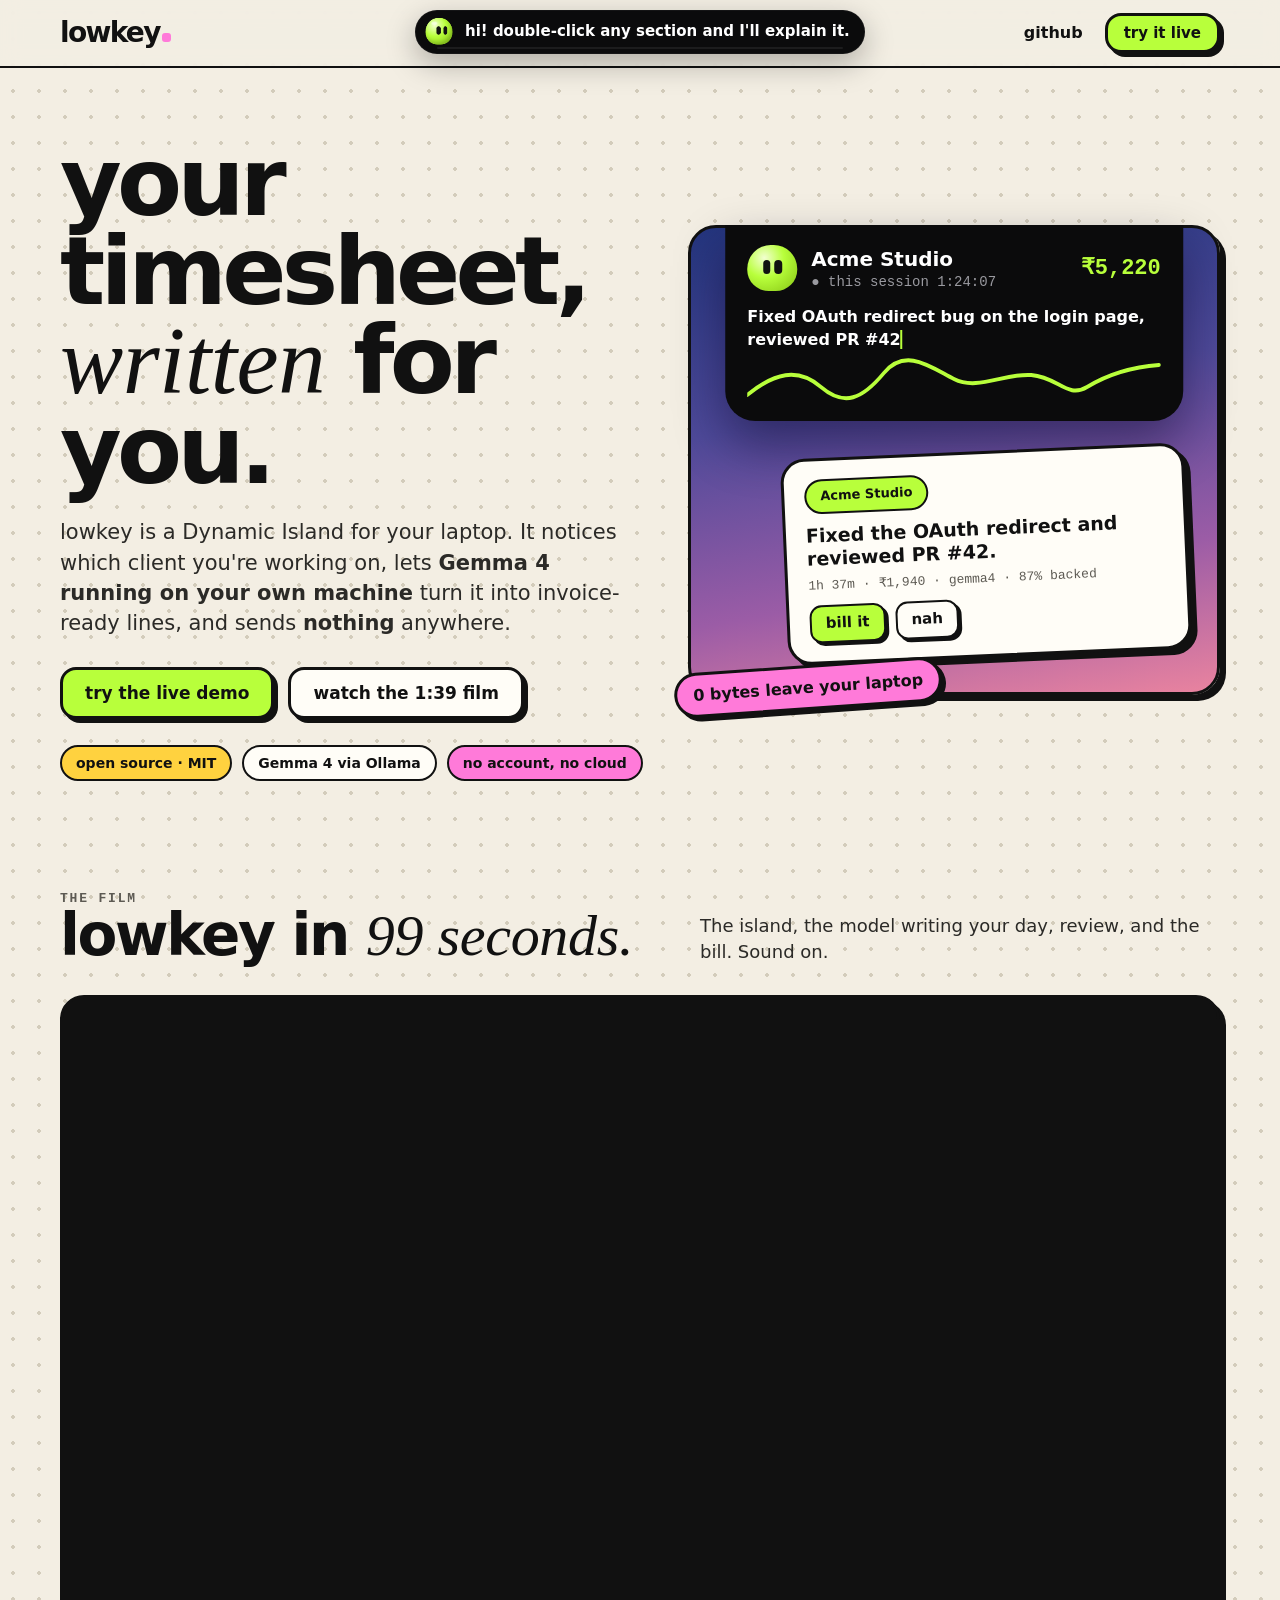
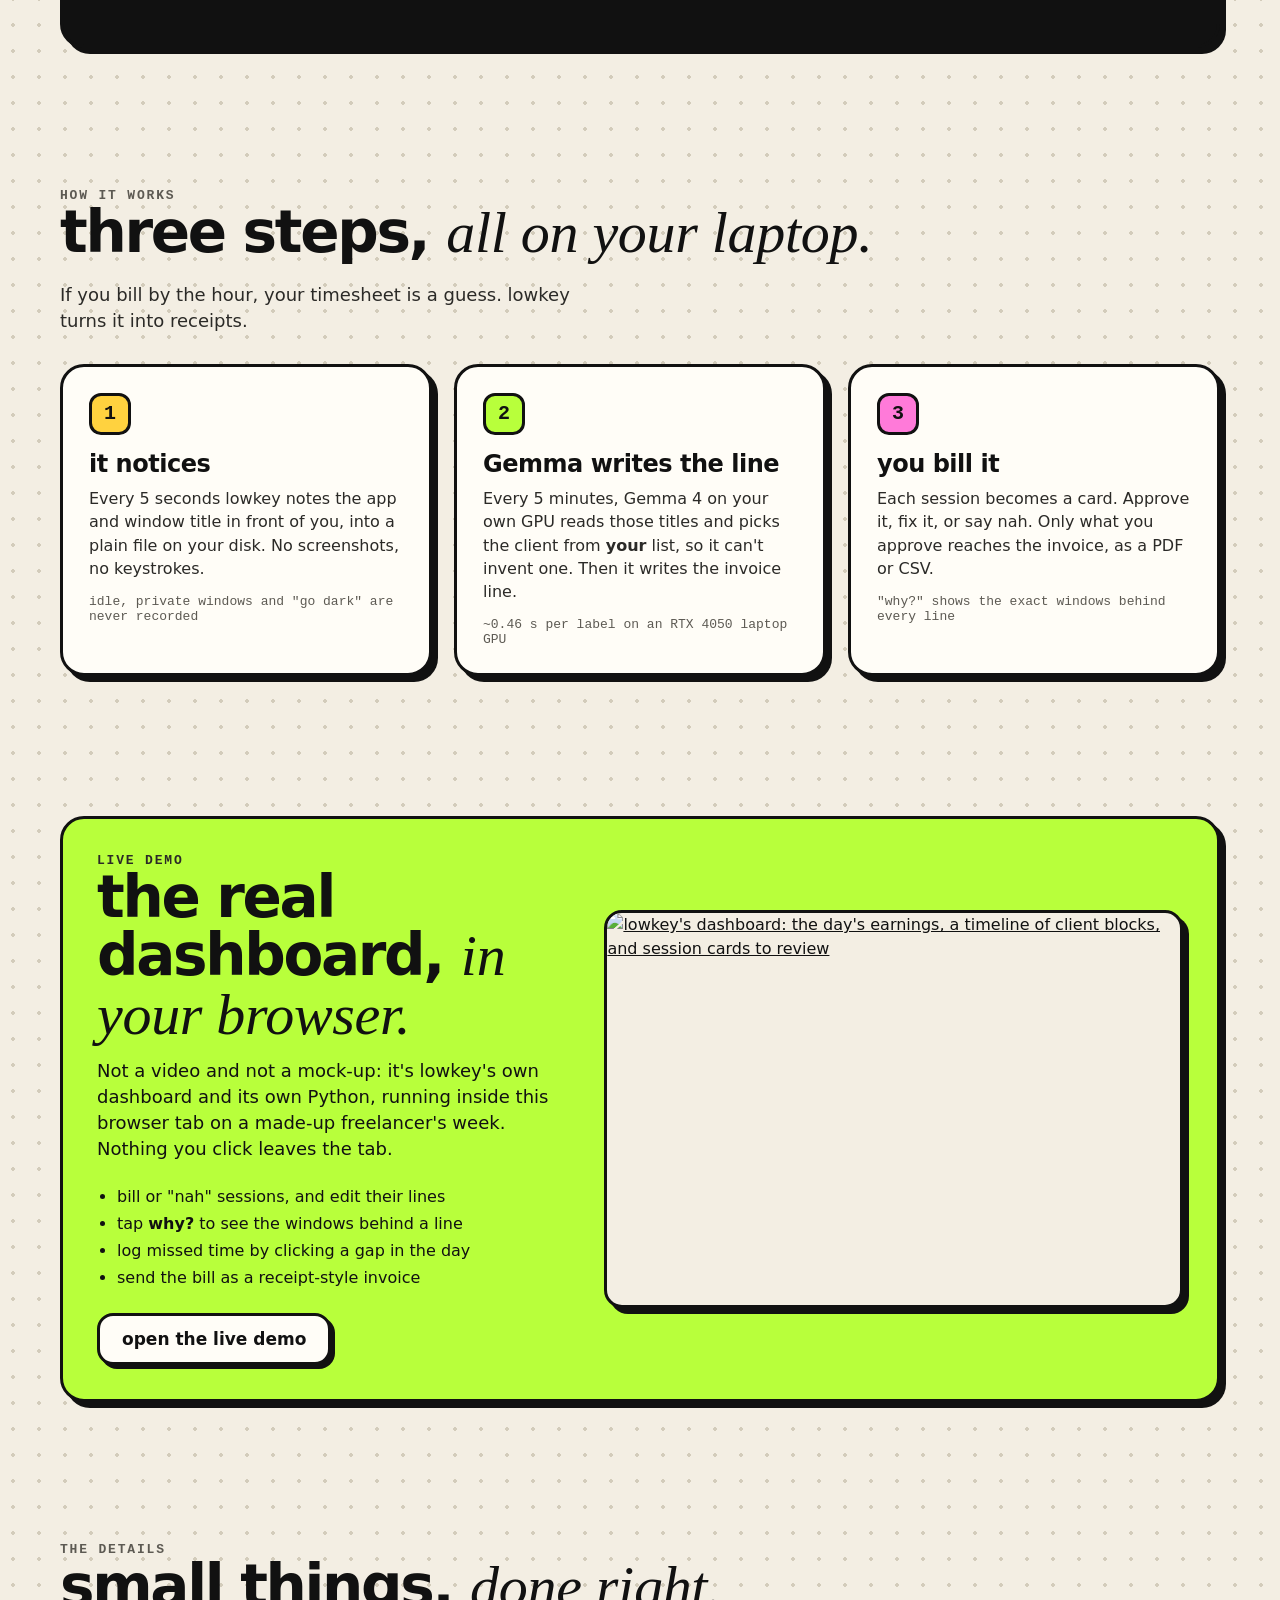
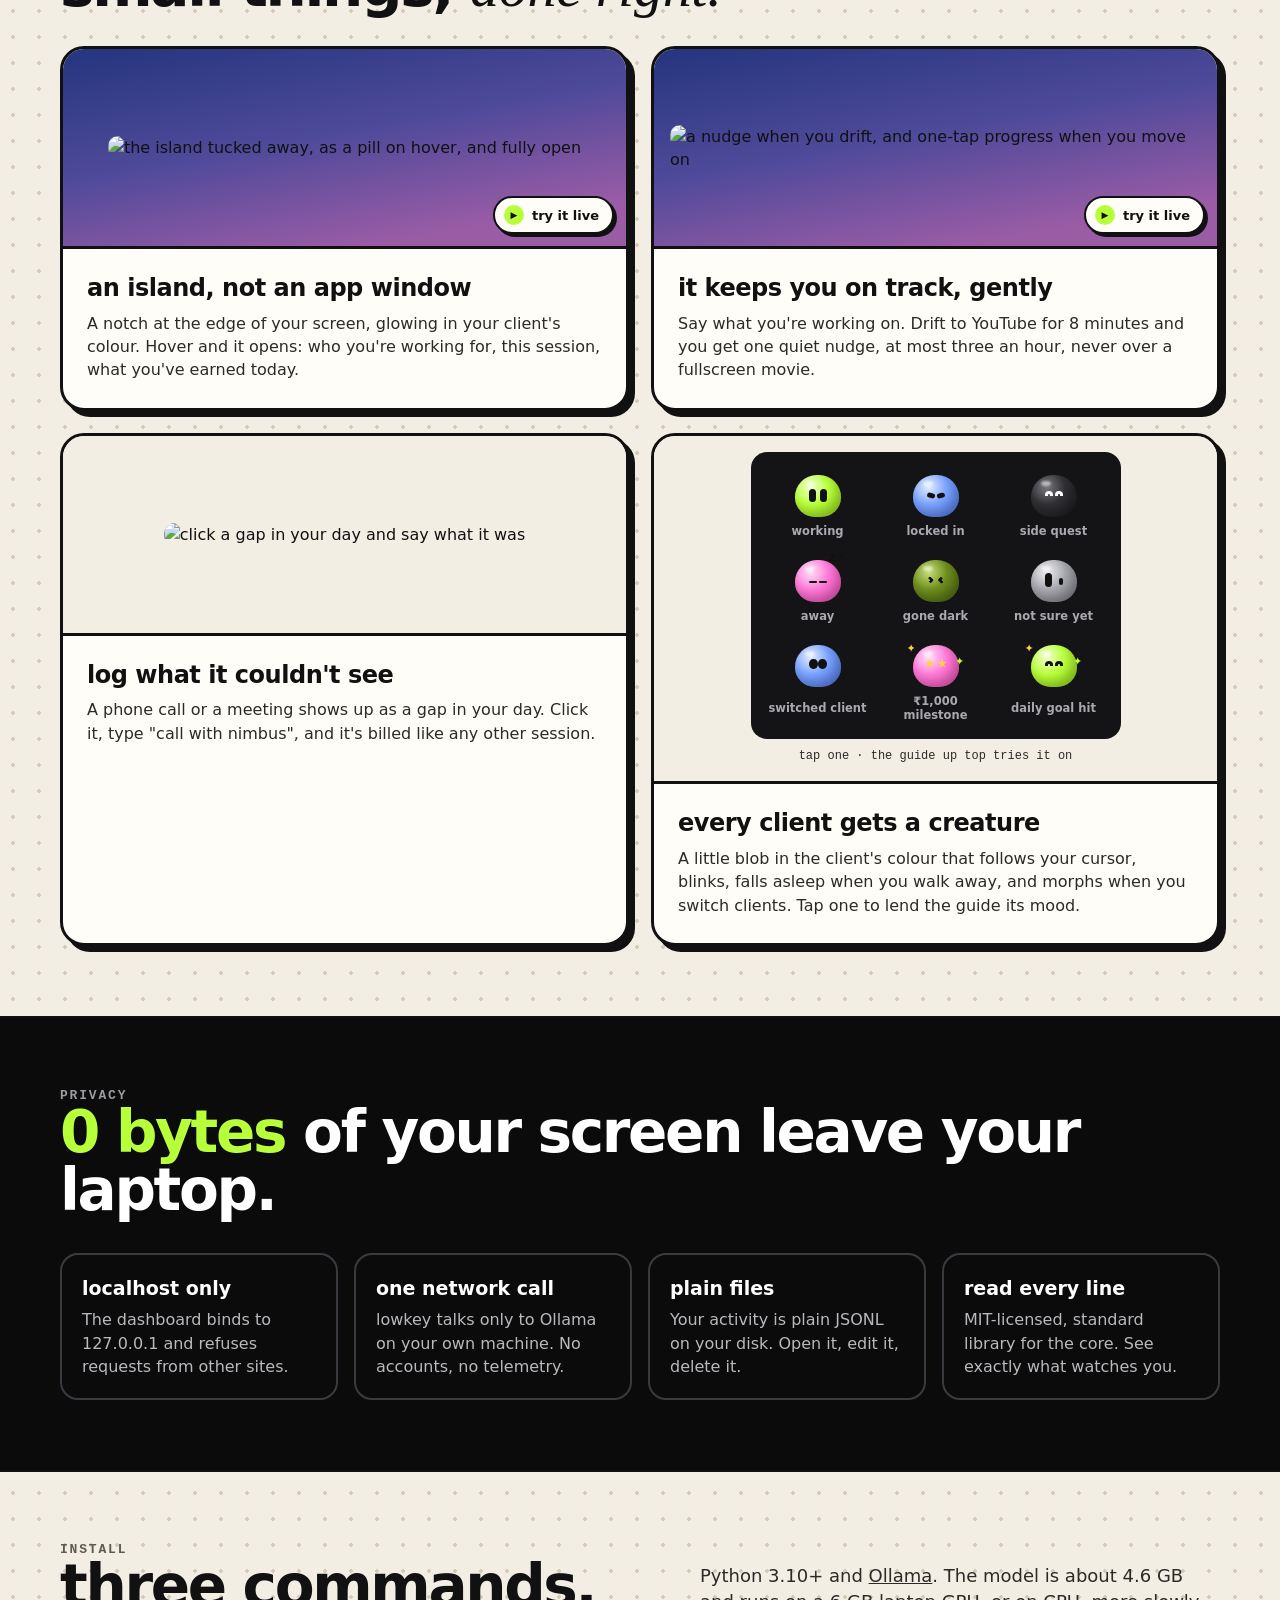
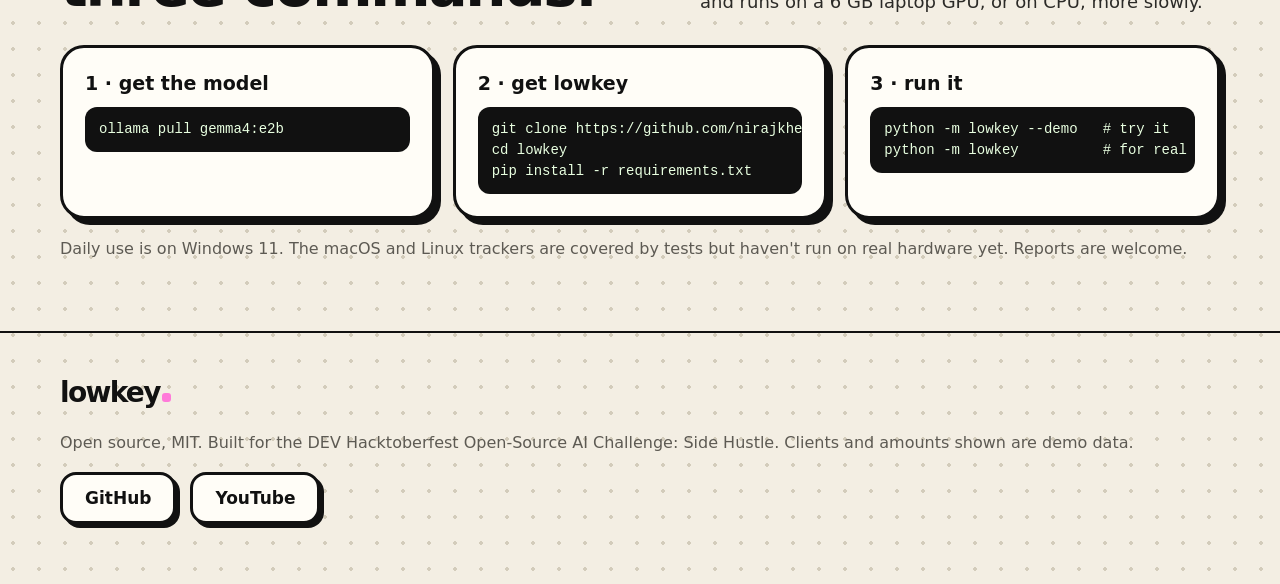
==== commit 16981d3e: "Tap a creature and the guide wears its mood; the island cards open a live island you can play with" ====
--- a/site/index.html
+++ b/site/index.html
@@ -167,13 +167,47 @@
 @property --a{syntax:"<angle>";inherits:false;initial-value:0deg}
 @keyframes spin{to{--a:360deg}}
 #gbuddy{position:fixed;left:0;top:0;width:64px;height:64px;z-index:61;pointer-events:none;will-change:transform}
-.g-body{position:absolute;inset:0;border-radius:47% 47% 43% 43%/52% 52% 46% 46%;
-  background:radial-gradient(circle at 34% 28%,#f2ffd0 0,#B8FF3B 42%,#86c414 100%);box-shadow:inset -4px -6px 10px rgba(60,90,0,.25)}
-.g-body:after{content:"";position:absolute;left:22%;top:14%;width:22%;height:12%;border-radius:50%;background:rgba(255,255,255,.55);filter:blur(1px)}
+.g-body{position:absolute;inset:0}
+/* ---------- creatures: one body, nine moods (guide, mood grid and the mini islands all use .mb) ---------- */
+@property --c1{syntax:"<color>";inherits:true;initial-value:#f2ffd0}
+@property --c2{syntax:"<color>";inherits:true;initial-value:#B8FF3B}
+@property --c3{syntax:"<color>";inherits:true;initial-value:#86c414}
+@property --ek{syntax:"<color>";inherits:true;initial-value:#111}
+.mb{--c1:#f2ffd0;--c2:#B8FF3B;--c3:#86c414;--ek:#111;border-radius:47% 47% 43% 43%/52% 52% 46% 46%;
+  background:radial-gradient(circle at 34% 28%,var(--c1) 0,var(--c2) 42%,var(--c3) 100%);box-shadow:inset -4px -6px 10px rgba(0,0,0,.16);
+  transition:--c1 .55s ease,--c2 .55s ease,--c3 .55s ease,--ek .3s ease}
+.mb:after{content:"";position:absolute;left:22%;top:14%;width:22%;height:12%;border-radius:50%;background:rgba(255,255,255,.55);filter:blur(1px)}
+.mb[data-mood=lockedin],.mb[data-mood=switched]{--c1:#e6eeff;--c2:#7AA2FF;--c3:#4467cf}
+.mb[data-mood=sidequest]{--c1:#77777e;--c2:#303034;--c3:#141416;--ek:#fff}
+.mb[data-mood=away],.mb[data-mood=milestone]{--c1:#ffe3f6;--c2:#FF7AD9;--c3:#d6439c}
+.mb[data-mood=gonedark]{--c1:#c9e07c;--c2:#6f8f1e;--c3:#40560c}
+.mb[data-mood=unsure]{--c1:#efeff2;--c2:#a9a9b0;--c3:#6c6c74}
 .g-eyes{position:absolute;inset:0}
-.g-eyes i{position:absolute;top:33%;width:15%;height:31%;border-radius:9px;background:#111;transform-origin:center 60%}
+.g-eyes i{position:absolute;top:33%;width:15%;height:31%;border-radius:9px;background:var(--ek);transform-origin:center 60%;border:0 solid var(--ek);
+  transition:top .38s var(--spring),width .38s var(--spring),height .38s var(--spring),border-radius .3s,background-color .25s,border-width .2s,rotate .38s var(--spring),left .38s var(--spring),right .38s var(--spring)}
 .g-eyes i:first-child{left:30%}.g-eyes i:last-child{right:30%}
+.mb[data-mood=lockedin] .g-eyes i{top:44%;height:11%;width:18%;border-radius:6px}
+.mb[data-mood=lockedin] .g-eyes i:first-child{rotate:14deg}.mb[data-mood=lockedin] .g-eyes i:last-child{rotate:-14deg}
+.mb[data-mood=sidequest] .g-eyes i,.mb[data-mood=goal] .g-eyes i{top:38%;width:18%;height:12%;background:transparent;border-width:3px 3px 0;border-radius:99px 99px 0 0}
+.mb[data-mood=away] .g-eyes i{top:50%;height:5%;width:17%;border-radius:4px}
+.mb[data-mood=gonedark] .g-eyes i{top:40%;width:12%;height:12%;background:transparent;border-width:3px 3px 0 0;border-radius:2px}
+.mb[data-mood=gonedark] .g-eyes i:first-child{rotate:45deg;left:31%}.mb[data-mood=gonedark] .g-eyes i:last-child{rotate:-135deg;right:31%}
+.mb[data-mood=unsure] .g-eyes i:first-child{width:16%;height:34%;top:30%}.mb[data-mood=unsure] .g-eyes i:last-child{width:10%;height:17%;top:42%}
+.mb[data-mood=switched] .g-eyes i{width:19%;height:25%;top:33%;border-radius:50%}
+.mb[data-mood=milestone] .g-eyes i{width:21%;height:24%;top:32%;border-radius:0;background:#FFD23F;
+  clip-path:polygon(50% 0,61% 35%,98% 35%,68% 57%,79% 91%,50% 70%,21% 91%,32% 57%,2% 35%,39% 35%)}
+.mb[data-mood=milestone] .g-eyes i:first-child{left:26%}.mb[data-mood=milestone] .g-eyes i:last-child{right:26%}
+.mb{container-type:size}
+.g-z{position:absolute;right:-6%;top:-22%;font:800 30cqw/1 var(--display);color:#111;opacity:0;pointer-events:none;transition:opacity .3s}
+.g-z small{font-size:70%;margin-left:2px;vertical-align:top}
+.mb[data-mood=away] .g-z{opacity:1;animation:zz 2.4s ease-in-out infinite}
+@keyframes zz{50%{transform:translate(4px,-4px)}}
+.g-spk{position:absolute;inset:-14%;pointer-events:none;opacity:0;transition:opacity .3s}
+.g-spk:before,.g-spk:after{content:"✦";position:absolute;font-size:24cqw;color:#FFD23F;animation:twinkle 1.6s ease-in-out infinite}
+.g-spk:before{left:0;top:6%}.g-spk:after{right:2%;top:30%;animation-delay:-.8s;color:var(--lime)}
+.mb[data-mood=goal] .g-spk,.mb[data-mood=milestone] .g-spk{opacity:1}
 .g-blink{position:absolute;inset:0;transform-origin:50% 48%;animation:gblink 9.7s infinite}
+.g-blink.shut{animation:none;transform:scaleY(.1);transition:transform .09s}
 @keyframes gblink{0%,40%,43%,93%,95.5%,97%,100%{transform:none}41.5%,94.5%,96.3%{transform:scaleY(.12)}}
 .g-shadow{position:absolute;left:12%;right:12%;bottom:-9px;height:10px;border-radius:50%;background:rgba(17,17,17,.22);filter:blur(3px);opacity:0;transition:opacity .3s}
 #gbubble{position:absolute;z-index:59;background:var(--paper);border:3px solid var(--ink);border-radius:20px;box-shadow:6px 6px 0 var(--ink);padding:16px 18px 14px;
@@ -218,6 +252,7 @@
 .rise.in{opacity:1;translate:0 0}
 @media (prefers-reduced-motion:reduce){*,*:before,*:after{animation:none!important;transition:none!important}.rise{opacity:1;translate:0 0}.isl svg path{stroke-dashoffset:0}}
 </style>
+<link rel="stylesheet" href="play.css">
 </head>
 <body>
 <nav><div class="wrap">
@@ -278,10 +313,10 @@
 <section id="details"><div class="wrap">
   <div class="head rise"><div><div class="kicker">the details</div><h2>small things, <em>done right.</em></h2></div></div>
   <div class="grid">
-    <div class="card feat rise"><div class="pic"><img src="img/island-states.png" alt="the island tucked away, as a pill on hover, and fully open" loading="lazy"></div><div class="txt"><h3>an island, not an app window</h3><p>A notch at the edge of your screen, glowing in your client's colour. Hover and it opens: who you're working for, this session, what you've earned today.</p></div></div>
-    <div class="card feat rise"><div class="pic"><img src="img/island-focus.png" alt="a nudge when you drift, and one-tap progress when you move on" loading="lazy"></div><div class="txt"><h3>it keeps you on track, gently</h3><p>Say what you're working on. Drift to YouTube for 8 minutes and you get one quiet nudge, at most three an hour, never over a fullscreen movie.</p></div></div>
+    <div class="card feat rise" data-play="states" aria-label="an island, not an app window: open it live"><div class="pic"><span class="play-chip"><i>▶</i>try it live</span><img src="img/island-states.png" alt="the island tucked away, as a pill on hover, and fully open" loading="lazy"></div><div class="txt"><h3>an island, not an app window</h3><p>A notch at the edge of your screen, glowing in your client's colour. Hover and it opens: who you're working for, this session, what you've earned today.</p></div></div>
+    <div class="card feat rise" data-play="nudge" aria-label="it keeps you on track: open it live"><div class="pic"><span class="play-chip"><i>▶</i>try it live</span><img src="img/island-focus.png" alt="a nudge when you drift, and one-tap progress when you move on" loading="lazy"></div><div class="txt"><h3>it keeps you on track, gently</h3><p>Say what you're working on. Drift to YouTube for 8 minutes and you get one quiet nudge, at most three an hour, never over a fullscreen movie.</p></div></div>
     <div class="card feat rise"><div class="pic light"><img src="img/log-time.png" alt="click a gap in your day and say what it was" loading="lazy"></div><div class="txt"><h3>log what it couldn't see</h3><p>A phone call or a meeting shows up as a gap in your day. Click it, type "call with nimbus", and it's billed like any other session.</p></div></div>
-    <div class="card feat rise"><div class="pic light"><img src="img/mascot-moods.png" alt="the creature's nine moods" loading="lazy" style="max-height:260px"></div><div class="txt"><h3>every client gets a creature</h3><p>A little blob in the client's colour that follows your cursor, blinks, falls asleep when you walk away, and morphs when you switch clients.</p></div></div>
+    <div class="card feat rise"><div class="pic light" id="moods-pic"><img src="img/mascot-moods.png" alt="the creature's nine moods" loading="lazy" style="max-height:260px"></div><div class="txt"><h3>every client gets a creature</h3><p>A little blob in the client's colour that follows your cursor, blinks, falls asleep when you walk away, and morphs when you switch clients. Tap one to lend the guide its mood.</p></div></div>
   </div>
 </div></section>
 
@@ -324,5 +359,6 @@
 document.querySelectorAll('.rise').forEach(el => io.observe(el));
 </script>
 <script src="guide.js"></script>
+<script src="play.js"></script>
 </body>
 </html>
--- a/site/play.css
+++ b/site/play.css
@@ -0,0 +1,167 @@
+/* Styles for play.js: the mood grid, the spark, the pop-out window, its little desktop and the mini island. */
+/* ---------- the mood grid ---------- */
+.moods{display:grid;grid-template-columns:repeat(3,1fr);gap:4px 8px;background:#141416;border-radius:16px;padding:14px 12px 8px;width:min(100%,370px)}
+.mood{display:grid;justify-items:center;gap:7px;padding:9px 4px 9px;border:0;background:transparent;border-radius:14px;cursor:pointer;color:#a9a9b0;
+  font:600 11.5px var(--display);transition:background .25s,color .25s,transform .4s var(--spring)}
+.mood .mb{position:relative;display:block;width:46px;height:42px;transition:--c1 .55s,--c2 .55s,--c3 .55s,--ek .3s,transform .4s var(--spring)}
+.mood:hover{background:#1e1e22;color:#fff}
+.mood:hover .mb{transform:translateY(-3px) scale(1.04)}
+.mood:active{transform:scale(.94)}
+.mood:focus-visible{outline:2.5px solid var(--lime);outline-offset:1px}
+.mood[aria-pressed=true]{background:#27272c;color:#fff}
+.mood[aria-pressed=true] .ml{background:linear-gradient(transparent 62%,rgba(184,255,59,.55) 62%)}
+.mood .g-eyes{transition:transform .25s ease-out}
+.feat.in .mood .mb{animation:popin .7s var(--spring) backwards;animation-delay:calc(var(--i) * 55ms + .25s)}
+@keyframes popin{from{transform:scale(0) rotate(-12deg)}}
+.moods-hint{margin:10px 0 0;color:var(--muted);font:500 12px var(--mono);text-align:center;min-height:1.4em}
+.spark{position:fixed;left:0;top:0;z-index:70;pointer-events:none}
+.spark .mb{position:absolute;left:0;top:0;width:18px;height:18px;border-radius:50%;box-shadow:0 0 18px 5px var(--c2)}
+.spark i{position:absolute;left:0;top:0;width:8px;height:8px;border-radius:50%;opacity:.55}
+.spark-ring{position:fixed;z-index:70;width:34px;height:34px;border:3px solid;border-radius:50%;pointer-events:none}
+
+/* ---------- cards that open a live window ---------- */
+.feat[data-play]{cursor:pointer;transition:transform .35s var(--spring),box-shadow .35s var(--spring)}
+.feat[data-play]:hover{transform:translate(-3px,-3px);box-shadow:9px 9px 0 var(--ink)}
+.feat[data-play]:active{transform:translate(2px,2px);box-shadow:3px 3px 0 var(--ink)}
+.feat[data-play]:focus-visible{outline:3px solid var(--blue);outline-offset:4px}
+.feat[data-play] .pic{position:relative;overflow:hidden}
+.feat[data-play] .pic img{transition:transform .6s var(--spring)}
+.feat[data-play]:hover .pic img{transform:scale(1.035)}
+.play-chip{position:absolute;right:12px;bottom:12px;display:flex;align-items:center;gap:8px;padding:7px 13px 7px 9px;border-radius:999px;background:var(--paper);
+  border:2.5px solid var(--ink);box-shadow:3px 3px 0 var(--ink);font:700 13px var(--display);transition:transform .35s var(--spring)}
+.play-chip i{width:20px;height:20px;border-radius:50%;background:var(--lime);display:grid;place-items:center;font-style:normal;font-size:9px}
+.feat[data-play]:hover .play-chip{transform:scale(1.06)}
+html.pw-lock{overflow:hidden}
+.pw{position:fixed;inset:0;z-index:80;display:grid;place-items:center;padding:12px}
+.pw-back{position:absolute;inset:0;background:rgba(24,18,40,.45);backdrop-filter:blur(8px);-webkit-backdrop-filter:blur(8px)}
+.pw-win{position:relative;width:min(980px,100%);max-height:calc(100dvh - 24px);overflow:auto;background:var(--paper);border:3px solid var(--ink);border-radius:24px;
+  box-shadow:10px 10px 0 var(--ink);transform-origin:0 0}
+.pw-bar{position:sticky;top:0;z-index:6;display:flex;align-items:center;gap:12px;padding:11px 14px;background:var(--paper);border-bottom:2.5px solid var(--ink)}
+.pw-dots{display:flex;gap:6px}
+.pw-dots i{width:12px;height:12px;border-radius:50%;border:2px solid var(--ink)}
+.pw-dots i:nth-child(1){background:var(--pink)}.pw-dots i:nth-child(2){background:var(--yellow)}.pw-dots i:nth-child(3){background:var(--lime)}
+.pw-bar b{font-size:16px;white-space:nowrap;overflow:hidden;text-overflow:ellipsis}
+.pw-live{display:flex;align-items:center;gap:6px;font:600 12px var(--mono);color:var(--muted)}
+.pw-live i{width:8px;height:8px;border-radius:50%;background:#55d16a;animation:ping 1.6s infinite}
+.pw-x{margin-left:auto;flex:none;width:34px;height:34px;border-radius:50%;border:2.5px solid var(--ink);background:var(--paper);font-size:14px;cursor:pointer;
+  transition:transform .3s var(--spring),background .2s}
+.pw-x:hover{transform:rotate(90deg);background:var(--lime)}
+.pw-body{padding:14px}
+.pw-ctl{display:flex;flex-wrap:wrap;align-items:center;gap:10px;margin-top:14px}
+.pw-k{font:600 12px var(--mono);letter-spacing:.12em;text-transform:uppercase;color:var(--muted)}
+.pw-ctl button{display:inline-flex;align-items:center;gap:8px;padding:8px 14px;border:2.5px solid var(--ink);border-radius:999px;background:var(--paper);
+  font:700 14px var(--display);cursor:pointer;box-shadow:3px 3px 0 var(--ink);transition:transform .25s var(--spring),box-shadow .25s var(--spring),background .25s}
+.pw-ctl button:hover{transform:translate(-1px,-1px);box-shadow:4px 4px 0 var(--ink)}
+.pw-ctl button:active{transform:translate(2px,2px);box-shadow:1px 1px 0 var(--ink)}
+.chip-c i{width:11px;height:11px;border-radius:50%;background:var(--cc);border:2px solid var(--ink)}
+.chip-c.on{background:var(--cc)}
+.chip-s[data-s=drift]{background:var(--yellow)}.chip-s[data-s=move]{background:var(--blue)}
+.pw-ctl .ghost{box-shadow:none;border-style:dashed}
+.pw-tip{margin-left:auto;color:var(--muted);font-size:13px}
+@media (max-width:640px){.pw-tip{margin-left:0;width:100%}.pw-live{display:none}}
+
+/* ---------- a little desktop ---------- */
+.dsk{position:relative;height:clamp(340px,56vh,470px);border-radius:16px;overflow:hidden;border:2.5px solid var(--ink)}
+.dsk-wall{position:absolute;inset:0;background:linear-gradient(170deg,#24357e 0%,#4f4a9a 38%,#9b5ca6 72%,#e9839f 100%)}
+.dsk-win{position:absolute;background:#fffdf7;border-radius:12px;box-shadow:0 24px 60px rgba(20,10,60,.35);overflow:hidden;transition:transform .6s var(--spring),opacity .35s}
+.dsk-bar{height:32px;background:rgba(17,17,17,.06);display:flex;align-items:center;gap:7px;padding-left:12px;white-space:nowrap;overflow:hidden}
+.dsk-bar b{width:10px;height:10px;border-radius:50%;background:#d6d0c3;flex:none}
+.dsk-bar span{margin-left:8px;font:12px var(--mono);color:#5e5950;overflow:hidden;text-overflow:ellipsis}
+.dsk-win>i{display:block;height:10px;border-radius:6px;background:#e4ddcd;margin:14px 18px 0;width:60%}
+.dsk-win>i:nth-of-type(2n){width:78%}.dsk-win>i:nth-of-type(3n){width:44%}
+.dsk-win p{margin:14px 18px 0;font-size:20px;font-weight:800;letter-spacing:-.02em}.dsk-win p span{color:#8a857a}
+.dsk-win.code{background:rgba(24,24,32,.96)}.dsk-win.code .dsk-bar{background:rgba(255,255,255,.05)}
+.dsk-win.code .dsk-bar b{background:#3a3a48}.dsk-win.code .dsk-bar span{color:#9a9aae}
+.dsk-win.code>i{background:var(--blue);opacity:.75}.dsk-win.code>i:nth-of-type(2n){background:var(--lime);margin-left:40px}
+.dsk-win.code>i:nth-of-type(3n){background:#c9c9d6;margin-left:62px}
+.dsk-win.yt,.dsk-win.pm{opacity:0;transform:translateY(40px) scale(.94);pointer-events:none}
+.dsk-win.in{opacity:1;transform:none}
+.dsk-win .vid{position:absolute;left:12px;right:12px;top:44px;bottom:12px;border-radius:10px;background:linear-gradient(135deg,#3b2a6b,#8a4fa0 55%,#f0a070);display:grid;place-items:center}
+.dsk-win .vid svg{width:70px}
+.dsk-win .verb{color:#d6439c;font:800 15px var(--mono)}
+.dsk-cap{position:absolute;left:0;right:0;bottom:0;z-index:4;padding:44px 44% 16px 18px;color:#fff;text-shadow:0 2px 14px rgba(20,10,60,.45);
+  background:linear-gradient(transparent,rgba(26,16,54,.72));pointer-events:none}
+.dsk-cap b{display:block;font-size:24px;letter-spacing:-.03em}.dsk-cap span{font-size:14px;opacity:.88}
+.dsk-now{position:absolute;z-index:5;right:14px;bottom:14px;display:grid;padding:10px 14px;background:var(--paper);border:2.5px solid var(--ink);border-radius:14px;
+  box-shadow:4px 4px 0 var(--ink);max-width:40%}
+.dsk-now span{font:600 10px var(--mono);letter-spacing:.14em;text-transform:uppercase;color:var(--muted)}
+.dsk-now b{font-size:15px}.dsk-now em{font:12px var(--mono);font-style:normal;color:var(--muted)}
+.dsk.done .dsk-now b{text-decoration:line-through;text-decoration-thickness:2px}
+@media (max-width:560px){.dsk-cap{padding:40px 16px 12px}.dsk-cap b{font-size:19px}.dsk-now{display:none}}
+
+/* ---------- the mini island ---------- */
+.mi{--cc:var(--lime);--r:10px;position:absolute;left:50%;top:0;translate:-50% 0;width:150px;height:12px;background:#0b0b0c;color:#fff;
+  border-radius:0 0 var(--r) var(--r);overflow:hidden;box-shadow:0 16px 40px rgba(0,0,0,.35);cursor:pointer;z-index:5;
+  transition:width .62s var(--spring-soft),height .62s var(--spring-soft),border-radius .62s var(--spring-soft),background .5s}
+.mi[data-s=pill]{width:min(440px,calc(100% - 24px));height:50px;--r:25px}
+.mi[data-s=open]{width:min(560px,calc(100% - 24px));height:252px;--r:30px;cursor:default}
+.mi[data-s=toast]{width:min(470px,calc(100% - 24px));height:50px;--r:25px}
+.mi[data-s=dark]{width:min(390px,calc(100% - 24px));height:50px;--r:25px;background:linear-gradient(180deg,#0b0b1e,#221650)}
+.mi[data-s=prompt]{width:min(590px,calc(100% - 24px));height:136px;--r:28px;cursor:default}
+.mi-lipglow{position:absolute;left:20%;right:20%;bottom:0;height:3px;border-radius:3px;background:var(--cc);filter:blur(1.5px);transition:opacity .3s}
+.mi:not([data-s=lip]) .mi-lipglow{opacity:0}
+.mf{position:absolute;left:0;right:0;top:0;opacity:0;filter:blur(6px);transform:scale(.96);pointer-events:none;
+  transition:opacity .2s,filter .3s,transform .5s var(--spring)}
+.mf.on{opacity:1;filter:none;transform:none;pointer-events:auto;transition-delay:.12s}
+.mi .mb{position:relative;display:block;flex:none;width:30px;height:28px}
+.mf[data-f=pill],.mf[data-f=toast],.mf[data-f=dark]{display:flex;align-items:center;gap:11px;height:50px;padding:0 18px 0 12px;white-space:nowrap}
+.mi-nm{font-size:16px}
+.mi-sq{width:38px;height:17px;color:var(--cc);flex:none}
+.mi-tm{font:13px var(--mono);color:#9a9aa0}
+.mi-mo{margin-left:auto;font:800 16px var(--mono);color:var(--cc)}
+.mf[data-f=open]{padding:16px 20px 12px}
+.mi-top{display:flex;align-items:center;gap:12px}
+.mi-top .mb{width:44px;height:40px}
+.mi-top>div:nth-child(2){display:grid}
+.mi-ses{font:12px var(--mono);color:#9a9aa0;display:flex;align-items:center;gap:6px;white-space:nowrap}
+.mi-ses i{width:8px;height:8px;border-radius:50%;background:var(--cc)}
+.mi-earn{margin-left:auto;text-align:right;display:grid}
+.mi-earn b{font:800 20px var(--mono)}.mi-earn span{font-size:11px;color:#9a9aa0}
+.mi-task{margin:12px 0 2px;font-weight:600;font-size:15px;white-space:nowrap;overflow:hidden;text-overflow:ellipsis}
+.mi-wave{display:block;width:100%;height:44px;color:var(--cc)}
+.mi-wave path{stroke-dasharray:800;stroke-dashoffset:0}
+.mi[data-s=open] .mi-wave path{animation:wave-in 1.8s .25s ease-out backwards}
+@keyframes wave-in{from{stroke-dashoffset:800}}
+.mi-row{position:relative;height:44px;overflow:hidden;margin-top:4px}
+.mi-a,.mi-b{position:absolute;inset:0;display:flex;align-items:center;gap:16px;transition:transform .5s var(--spring),opacity .3s}
+.mi-b{transform:translateX(100%);opacity:0;gap:8px}
+.mi.more .mi-a{transform:translateX(-100%);opacity:0}
+.mi.more .mi-b{transform:none;opacity:1}
+.mi-stat{display:flex;align-items:center;gap:6px;font-size:13px;color:#9a9aa0;white-space:nowrap}
+.mi-stat b{color:#fff}
+.mi-stat svg{width:22px;height:22px;color:var(--cc)}
+.mi-dot{width:8px;height:8px;border-radius:50%;background:var(--lime);animation:ping 1.6s infinite}
+.mi-btns{margin-left:auto;display:flex;gap:8px}
+.mi button{border:0;cursor:pointer;color:#fff;font:600 13px var(--display);transition:transform .3s var(--spring),background .2s}
+.mi button:hover{transform:scale(1.08)}
+.mi button:active{transform:scale(.92)}
+.mi-btns button{width:38px;height:38px;border-radius:50%;background:#26262a;display:grid;place-items:center;font-size:12px;letter-spacing:1px}
+.mi-btns button svg{width:20px;height:20px}
+.mi-btns .go{background:var(--lime)}
+.mi-b button{padding:9px 14px;border-radius:999px;background:#1f1f24}
+.mi-b button:last-child{margin-left:auto;width:34px;height:34px;padding:0;border-radius:50%}
+.mi.pinned [data-a=pin]{background:var(--lime);color:#111}
+.mi-hint{font-size:12px;color:#8e8e96;margin-top:4px;white-space:nowrap;overflow:hidden;text-overflow:ellipsis}
+.mi-msg{flex:1;font-size:15px;font-weight:600;overflow:hidden;text-overflow:ellipsis}
+.mi-msg a{color:var(--cc)}
+.mi-msg em{font-family:var(--serif);font-weight:400;font-size:17px}
+.mi .mi-undo{display:none;padding:6px 12px;border-radius:999px;background:#26262a;color:var(--cc)}
+.mi.undoable .mi-undo{display:block}
+.mi-count{position:absolute;left:14px;right:14px;bottom:5px;height:2px;border-radius:2px;background:var(--cc);transform-origin:left;opacity:0}
+.mi.undoable .mi-count{opacity:1}
+.mi-stars{position:absolute;inset:0;opacity:.8;animation:twinkle 3s ease-in-out infinite;
+  background:radial-gradient(1.4px 1.4px at 12% 30%,#fff,transparent),radial-gradient(1px 1px at 30% 70%,#fff,transparent),
+  radial-gradient(1.4px 1.4px at 62% 24%,#fff,transparent),radial-gradient(1px 1px at 80% 64%,#fff,transparent),radial-gradient(1.2px 1.2px at 92% 36%,#fff,transparent)}
+.mi .mi-sun{position:relative;padding:7px 14px;border-radius:999px;background:var(--yellow);color:#111}
+.mf[data-f=prompt]{padding:14px 16px}
+.mi-ph{display:flex;align-items:center;gap:12px}
+.mi-ph .mb{width:38px;height:34px}
+.mi-ph>div{display:grid;min-width:0}
+.mi-pt{font-size:17px}
+.mi-ps{font-size:13px;color:#9a9aa0;white-space:nowrap;overflow:hidden;text-overflow:ellipsis}
+.mi-pa{display:grid;grid-template-columns:repeat(var(--n,3),1fr);gap:8px;margin-top:14px}
+.mi-pa button{padding:11px 6px;border-radius:14px;background:#1f1f24;white-space:nowrap}
+.mi-pa .go{background:var(--lime);color:#111}
+.mi-pa .blue{background:var(--blue);color:#111}
+@media (max-width:480px){.mi-pa button{font-size:12px;padding:10px 2px}.mf[data-f=pill] .mi-tm{display:none}.mi-stat:nth-child(2){display:none}}
+@media (prefers-reduced-motion:reduce){.mi,.mf,.dsk-win{transition:none}}
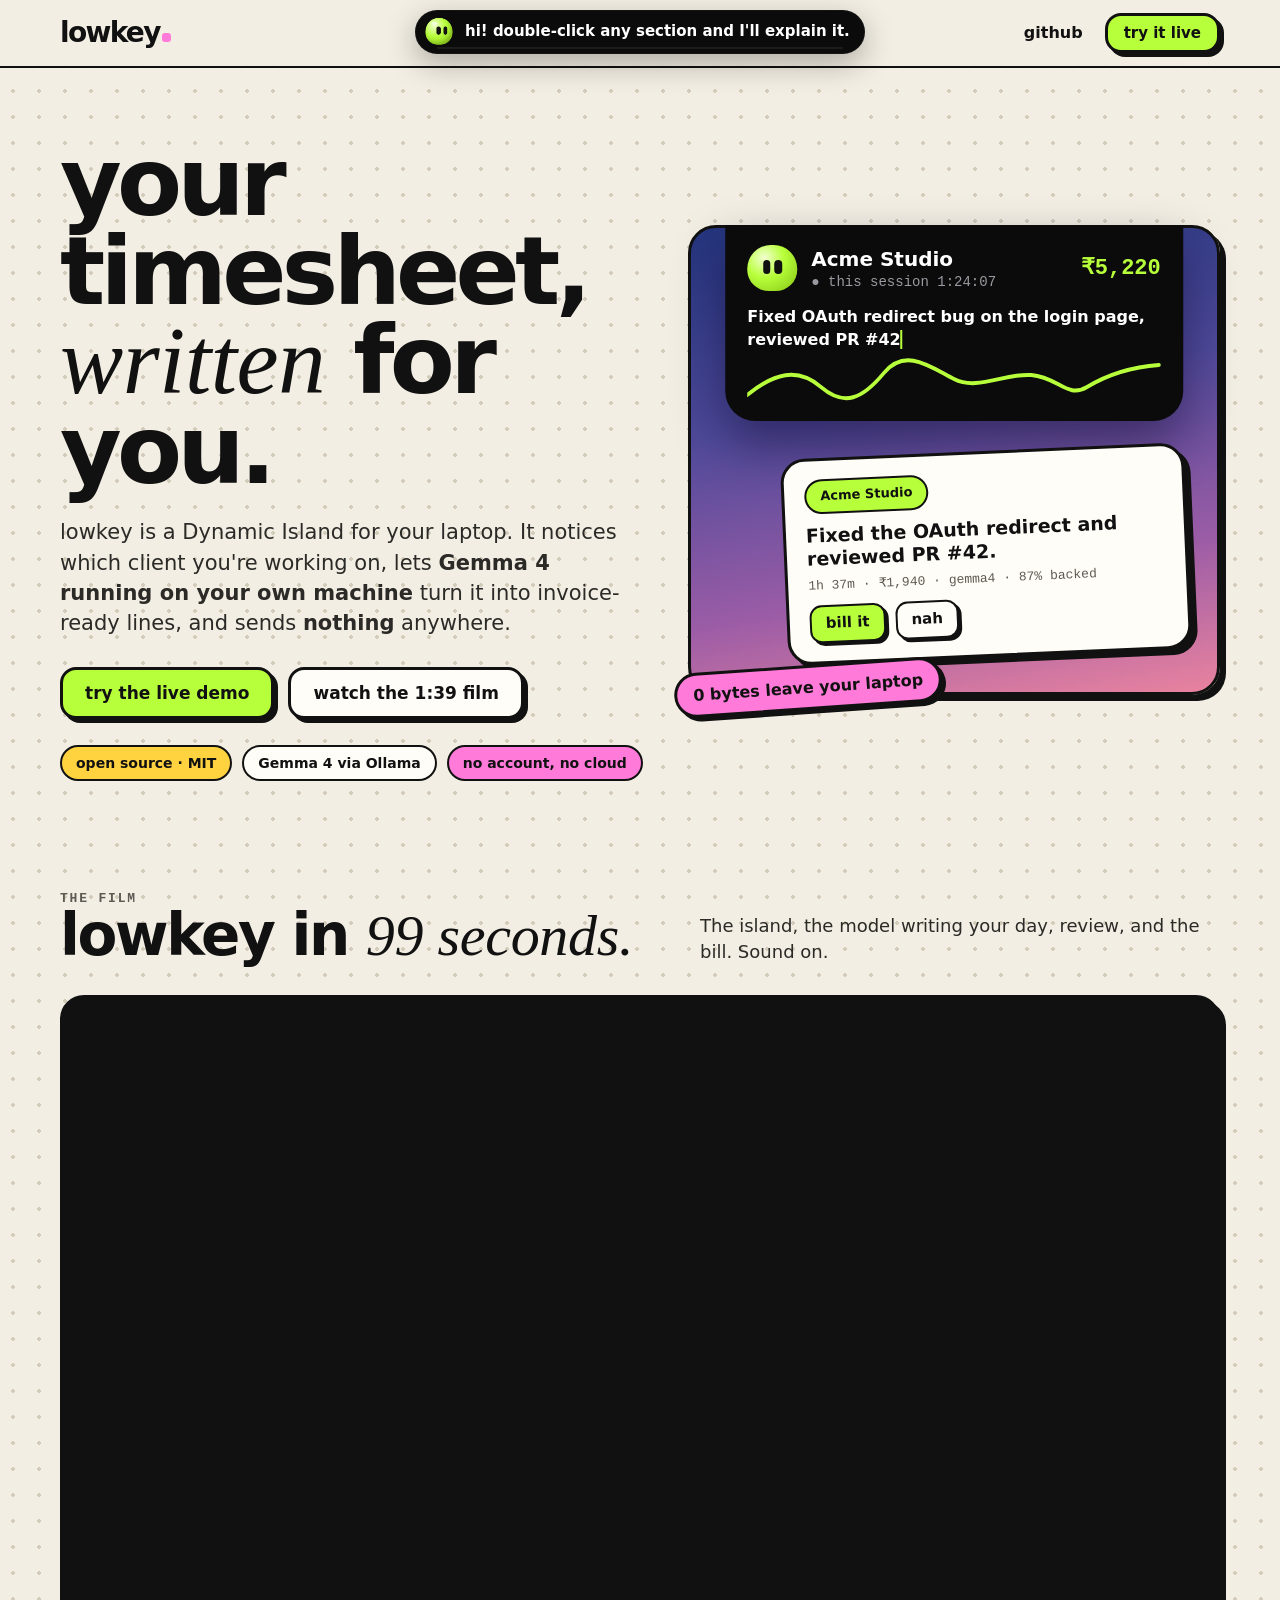
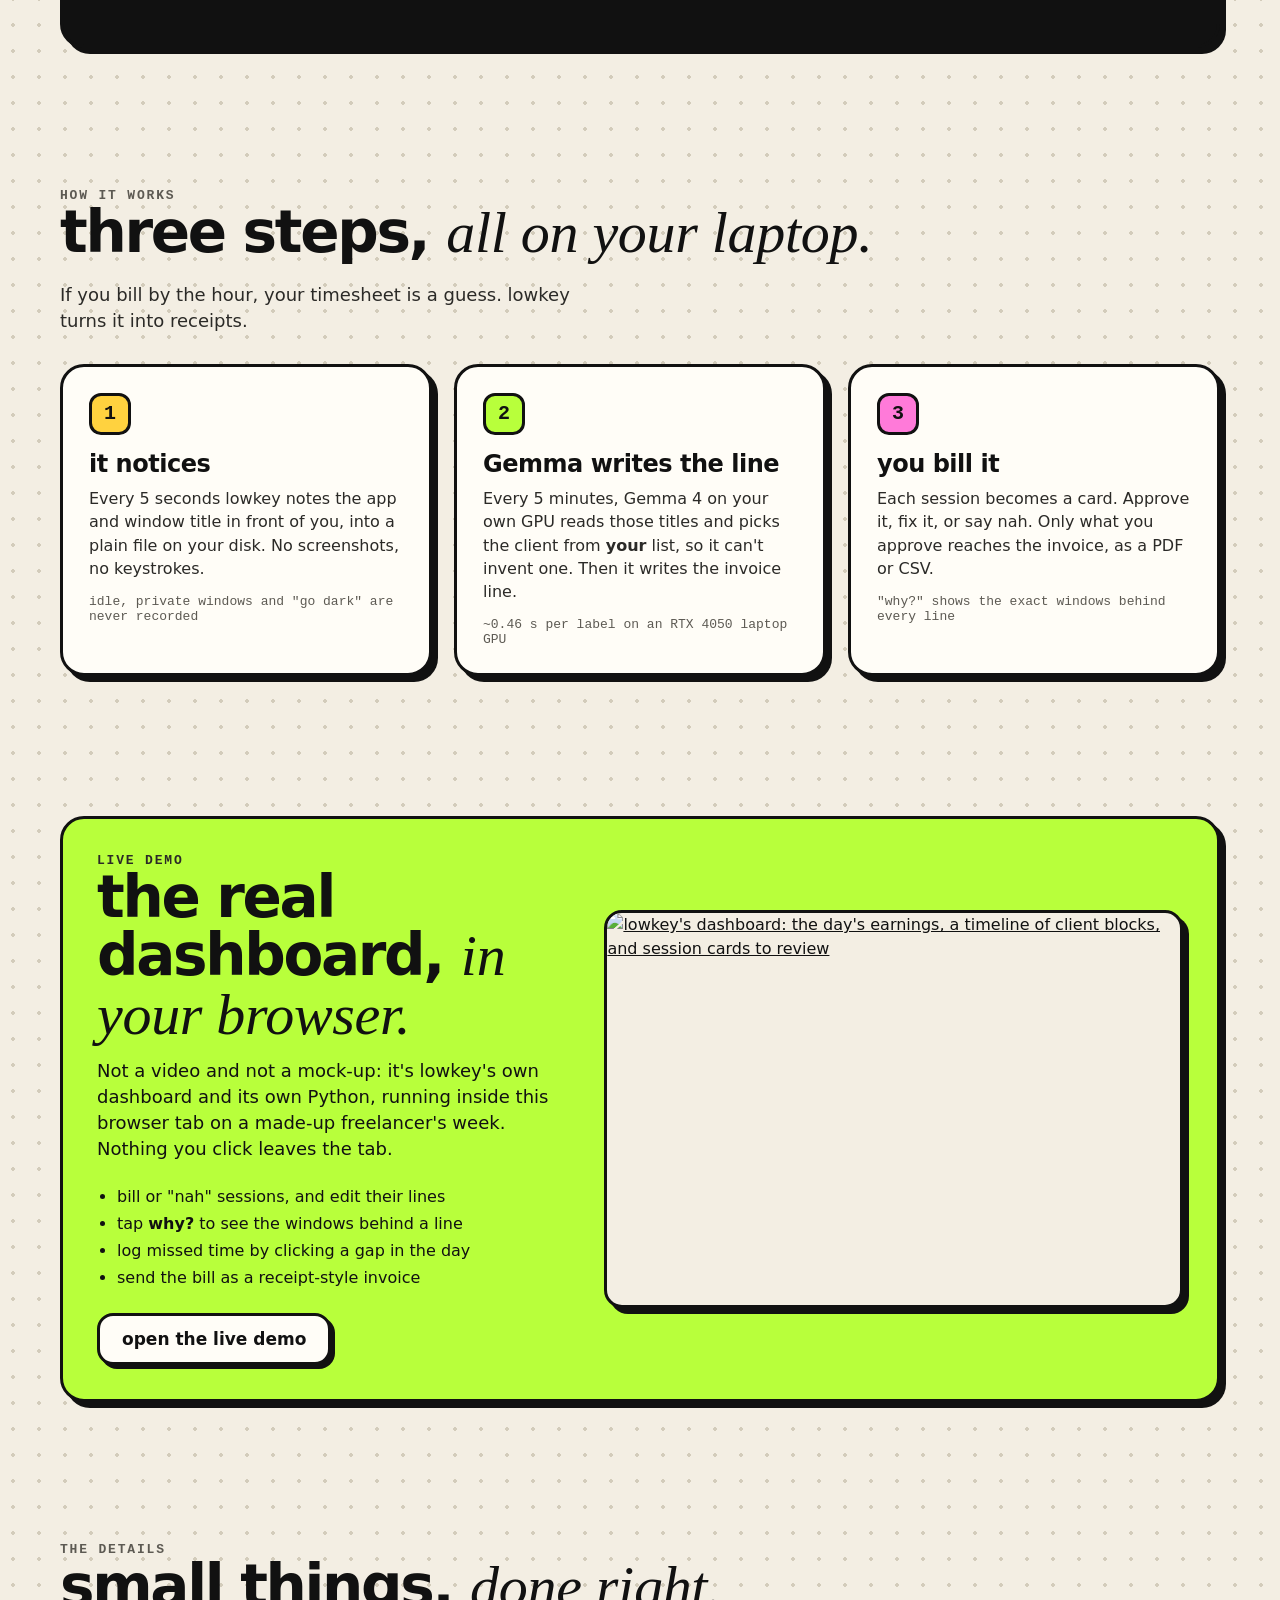
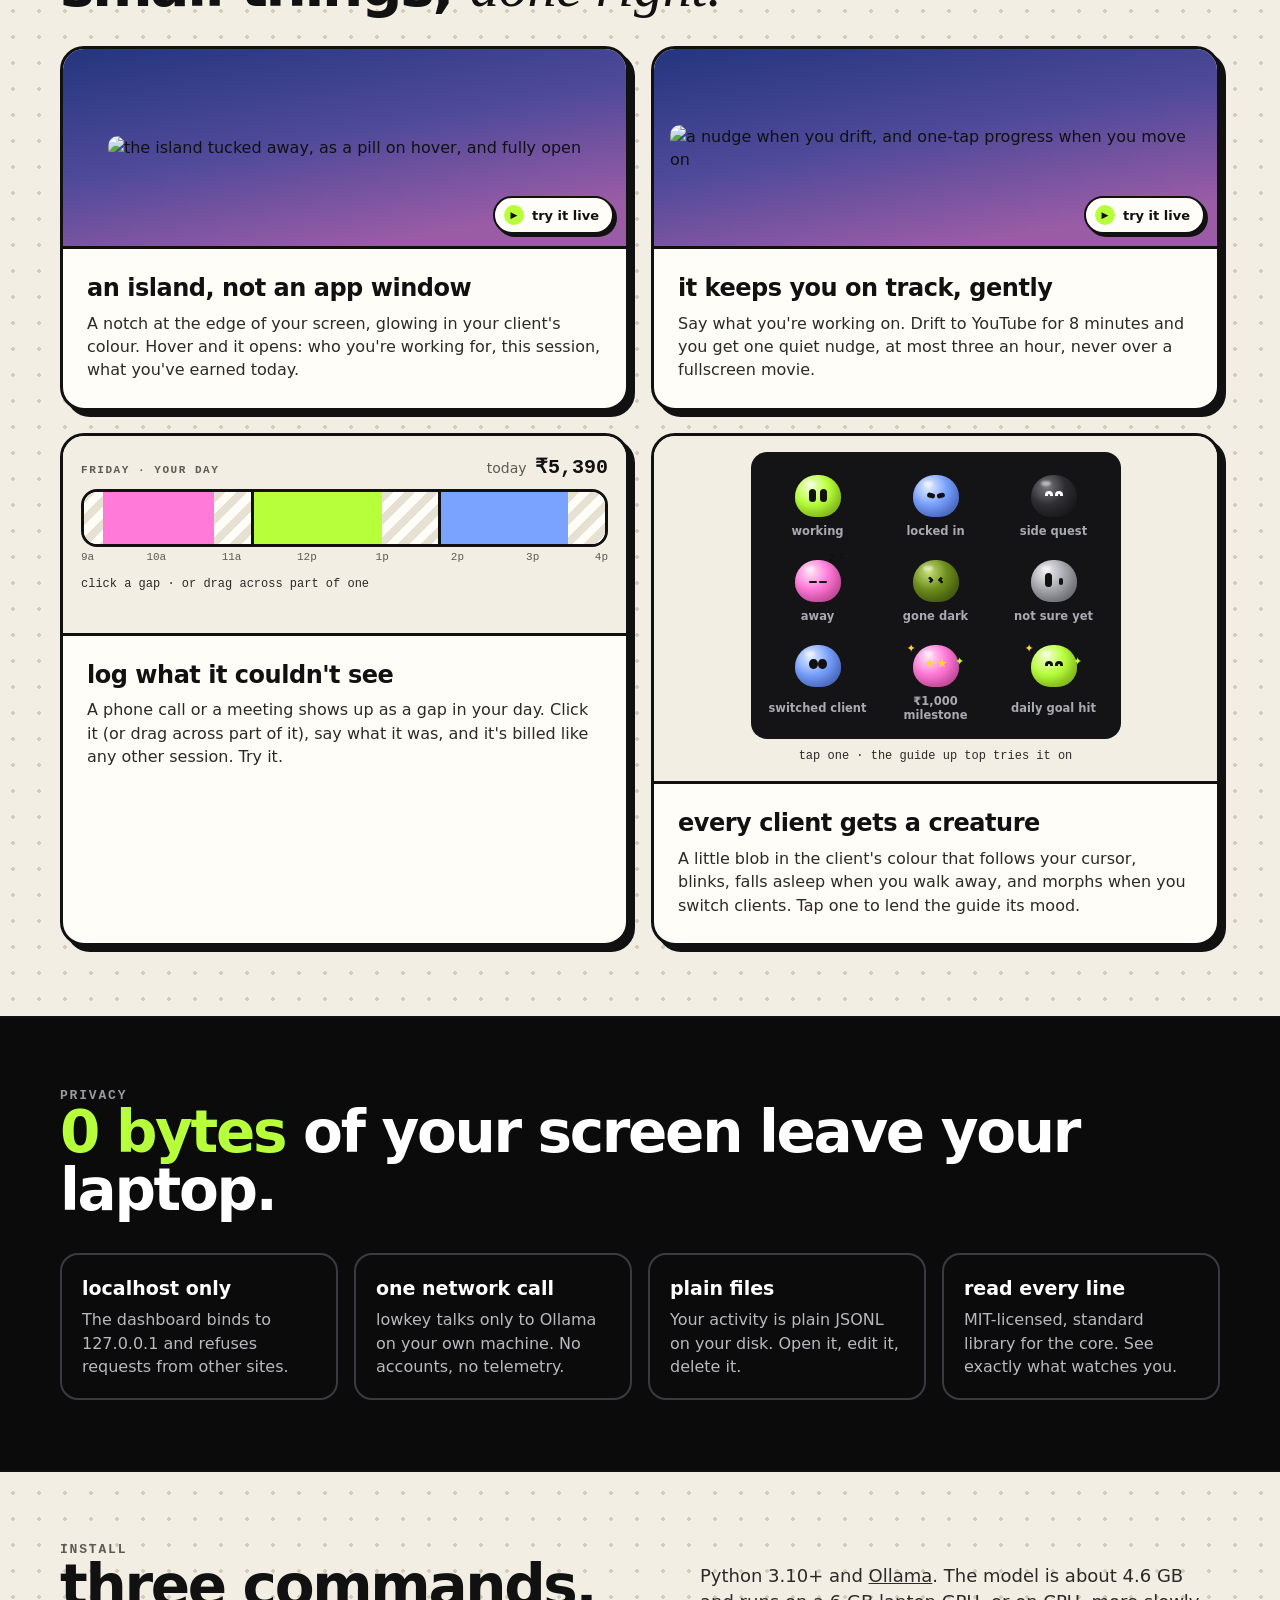
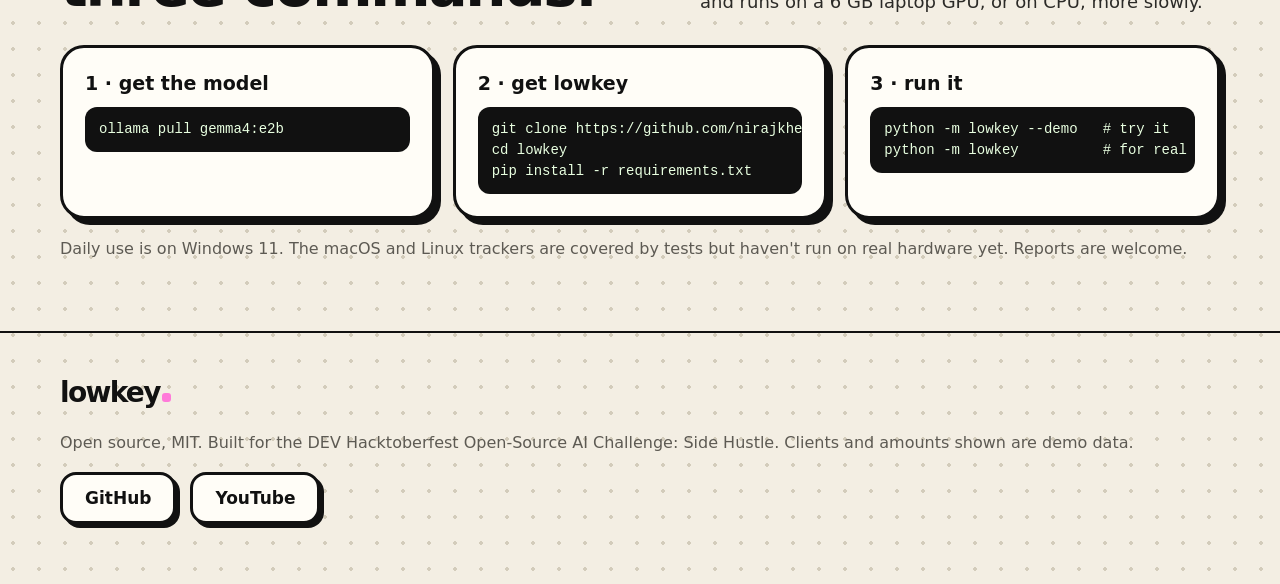
==== commit 78afd9bc: "A little Mac to play the nudge story on, and logging missed time right on the page" ====
--- a/site/index.html
+++ b/site/index.html
@@ -315,7 +315,7 @@
   <div class="grid">
     <div class="card feat rise" data-play="states" aria-label="an island, not an app window: open it live"><div class="pic"><span class="play-chip"><i>▶</i>try it live</span><img src="img/island-states.png" alt="the island tucked away, as a pill on hover, and fully open" loading="lazy"></div><div class="txt"><h3>an island, not an app window</h3><p>A notch at the edge of your screen, glowing in your client's colour. Hover and it opens: who you're working for, this session, what you've earned today.</p></div></div>
     <div class="card feat rise" data-play="nudge" aria-label="it keeps you on track: open it live"><div class="pic"><span class="play-chip"><i>▶</i>try it live</span><img src="img/island-focus.png" alt="a nudge when you drift, and one-tap progress when you move on" loading="lazy"></div><div class="txt"><h3>it keeps you on track, gently</h3><p>Say what you're working on. Drift to YouTube for 8 minutes and you get one quiet nudge, at most three an hour, never over a fullscreen movie.</p></div></div>
-    <div class="card feat rise"><div class="pic light"><img src="img/log-time.png" alt="click a gap in your day and say what it was" loading="lazy"></div><div class="txt"><h3>log what it couldn't see</h3><p>A phone call or a meeting shows up as a gap in your day. Click it, type "call with nimbus", and it's billed like any other session.</p></div></div>
+    <div class="card feat rise"><div class="pic light" id="log-pic"><img src="img/log-time.png" alt="click a gap in your day and say what it was" loading="lazy"></div><div class="txt"><h3>log what it couldn't see</h3><p>A phone call or a meeting shows up as a gap in your day. Click it (or drag across part of it), say what it was, and it's billed like any other session. Try it.</p></div></div>
     <div class="card feat rise"><div class="pic light" id="moods-pic"><img src="img/mascot-moods.png" alt="the creature's nine moods" loading="lazy" style="max-height:260px"></div><div class="txt"><h3>every client gets a creature</h3><p>A little blob in the client's colour that follows your cursor, blinks, falls asleep when you walk away, and morphs when you switch clients. Tap one to lend the guide its mood.</p></div></div>
   </div>
 </div></section>
--- a/site/play.css
+++ b/site/play.css
@@ -165,3 +165,120 @@
 .mi-pa .blue{background:var(--blue);color:#111}
 @media (max-width:480px){.mi-pa button{font-size:12px;padding:10px 2px}.mf[data-f=pill] .mi-tm{display:none}.mi-stat:nth-child(2){display:none}}
 @media (prefers-reduced-motion:reduce){.mi,.mf,.dsk-win{transition:none}}
+
+/* ---------- the little Mac ---------- */
+.mac{position:relative;border:2.5px solid var(--ink);border-radius:16px;overflow:hidden}
+.mac .dsk{border:0;border-radius:0;height:clamp(400px,62vh,540px)}
+.mac-bar{position:absolute;left:0;right:0;top:0;z-index:4;height:26px;display:flex;align-items:center;gap:16px;padding:0 12px;
+  background:rgba(255,255,255,.28);backdrop-filter:blur(14px) saturate(1.3);-webkit-backdrop-filter:blur(14px) saturate(1.3);color:#fff;font:600 12.5px var(--display)}
+.mac-bar span{opacity:.92}.mac-app{font-weight:800}
+.mac-r{margin-left:auto;display:flex;align-items:center;gap:12px}
+.mac-reset{border:0;background:rgba(255,255,255,.22);color:#fff;font:700 11.5px var(--display);padding:3px 9px;border-radius:999px;cursor:pointer}
+.mac-reset:hover{background:rgba(255,255,255,.38)}
+.mac-clock{font-variant-numeric:tabular-nums}
+.mac>.mi{top:0;z-index:8}
+.mac .dsk-win{opacity:0;transform:scale(.94);pointer-events:none;top:var(--t);left:var(--l);width:var(--w);height:var(--h)}
+.mac .dsk-win.in{opacity:1;transform:none;pointer-events:auto}
+.app-code{--l:5%;--t:12%;--w:56%;--h:60%;background:rgba(24,24,32,.97)!important}
+.app-figma{--l:30%;--t:15%;--w:56%;--h:58%}
+.app-postman{--l:20%;--t:19%;--w:58%;--h:56%}
+.app-youtube{--l:33%;--t:13%;--w:58%;--h:62%}
+.app-whatsapp{--l:56%;--t:20%;--w:38%;--h:56%}
+.app-spotify{--l:9%;--t:24%;--w:46%;--h:48%}
+.app-code .dsk-bar{background:rgba(255,255,255,.05)}.app-code .dsk-bar span{color:#9a9aae}.app-code .dsk-bar b{background:#3a3a48}
+.app-code>i{background:var(--blue);opacity:.75}.app-code>i:nth-of-type(2n){background:var(--lime);margin-left:40px}.app-code>i:nth-of-type(3n){background:#c9c9d6;margin-left:62px}
+.dsk-bar .tl{width:10px;height:10px;border-radius:50%;border:0;padding:0;background:var(--pink);cursor:pointer;flex:none;position:relative}
+.dsk-bar .tl:hover:after{content:"×";position:absolute;inset:-3px 0 0;font:700 10px/1 var(--display);color:#6b1d4e}
+.dsk-bar .tl~b:nth-of-type(1){background:var(--yellow)}.dsk-bar .tl~b:nth-of-type(2){background:var(--lime)}
+.fg{position:absolute;left:0;right:0;top:32px;bottom:0;background:#2c2c2c}
+.fg span{position:absolute;left:var(--x);top:var(--y);width:var(--w);height:var(--h);border-radius:6px}
+.wa{position:absolute;left:0;right:0;top:32px;bottom:0;background:#efe7dd;display:flex;flex-direction:column;gap:8px;padding:12px}
+.wa b{font-size:14px}.wa span{max-width:75%;padding:6px 10px;border-radius:10px;font-size:13px;background:#fff}
+.wa .out{align-self:flex-end;background:#d9fdd3}
+.sp{position:absolute;left:0;right:0;top:32px;bottom:0;background:#121212;color:#fff;display:flex;gap:14px;padding:14px}
+.sp .art{width:38%;aspect-ratio:1;border-radius:8px;background:linear-gradient(135deg,#1ED760,#1a5e37 70%,#121212)}
+.sp div:last-child{display:grid;align-content:start;gap:6px}.sp b{font-size:16px}.sp span{font-size:12px;color:#a7a7a7}
+.sp i{display:block;height:6px;border-radius:4px;background:#2e2e2e;width:120px}
+.dock{position:absolute;left:50%;bottom:10px;translate:-50% 0;z-index:6;display:flex;align-items:flex-end;gap:8px;padding:7px 9px;
+  background:rgba(255,255,255,.22);backdrop-filter:blur(16px) saturate(1.4);-webkit-backdrop-filter:blur(16px) saturate(1.4);
+  border:1px solid rgba(255,255,255,.45);border-radius:20px;box-shadow:0 10px 30px rgba(20,10,50,.25)}
+.dk{--m:1;position:relative;width:46px;height:46px;border-radius:12px;border:0;padding:10px;display:grid;place-items:center;cursor:pointer;
+  transform-origin:50% 100%;scale:var(--m);margin:0 calc((var(--m) - 1) * 23px);box-shadow:0 6px 14px rgba(0,0,0,.28);
+  transition:scale .16s ease-out,margin .16s ease-out}
+.dk svg{width:100%;height:100%}
+.dk.me{background:#0b0b0c;padding:7px}
+.dk.me .mb{width:100%;height:100%}
+.dk-run{position:absolute;left:50%;bottom:-6px;width:4px;height:4px;margin-left:-2px;border-radius:50%;background:#fff;opacity:0;transition:opacity .3s}
+.dk.running .dk-run{opacity:.9}
+.dk-tip{position:absolute;bottom:calc(100% + 10px);left:50%;translate:-50% 4px;padding:3px 9px;border-radius:7px;background:rgba(20,20,24,.86);color:#fff;
+  font:600 11.5px var(--display);white-space:nowrap;opacity:0;pointer-events:none;transition:opacity .15s,translate .2s}
+.dk:hover .dk-tip,.dk:focus-visible .dk-tip{opacity:1;translate:-50% 0}
+.dk:focus-visible{outline:2.5px solid #fff;outline-offset:2px}
+.dk-sep{width:1px;align-self:stretch;margin:4px 2px;background:rgba(255,255,255,.5)}
+.dock-hint{position:absolute;left:50%;bottom:78px;translate:-50% 0;z-index:6;padding:6px 12px;border-radius:999px;background:var(--paper);border:2.5px solid var(--ink);
+  box-shadow:3px 3px 0 var(--ink);font:700 13px var(--display);animation:hint 1.8s ease-in-out infinite;transition:opacity .3s}
+.dock-hint.gone{opacity:0;pointer-events:none}
+@keyframes hint{50%{transform:translateY(-5px)}}
+.ff{position:absolute;left:50%;top:46%;translate:-50% -50%;z-index:7;display:flex;align-items:center;gap:10px;padding:12px 20px;border-radius:999px;
+  background:rgba(12,10,24,.78);color:#fff;font:800 18px var(--display);opacity:0;scale:.8;pointer-events:none;transition:opacity .25s,scale .45s var(--spring)}
+.ff svg{width:26px;color:var(--yellow)}
+.ff.go{opacity:1;scale:1}
+.ff.go svg{animation:ffw .5s linear infinite}
+@keyframes ffw{50%{transform:translateX(4px)}}
+.mac .dsk-cap{left:0;right:auto;width:min(25%,250px);padding:40px 16px 18px;background:linear-gradient(transparent,rgba(26,16,54,.72) 60%);border-radius:0 18px 0 0}
+.mac .dsk-cap b{font-size:20px}.mac .dsk-cap span{font-size:13px}
+.mac .dsk-now{bottom:14px}
+.pw-note{margin:12px 2px 0;color:var(--muted);font-size:13px}
+@media (max-width:760px){.mac .dsk-cap{width:auto;right:0;bottom:70px;border-radius:0;padding:30px 14px 10px;background:linear-gradient(transparent,rgba(26,16,54,.7))}
+  .dk{width:36px;height:36px;padding:7px;border-radius:10px}.dock{gap:5px;padding:6px 7px;border-radius:16px}.dock-hint{bottom:60px}
+  .mac-bar span:not(.mac-r){display:none}.mac-bar .mac-app{display:none}
+  .app-code,.app-figma,.app-postman,.app-youtube,.app-whatsapp,.app-spotify{--l:4%;--w:92%;--t:13%;--h:46%}}
+
+/* ---------- log what it couldn't see ---------- */
+#log-pic{position:relative;display:block;padding:18px 18px 14px}
+.lg{position:relative;width:100%}
+.lg-top{display:flex;justify-content:space-between;align-items:baseline;margin-bottom:10px}
+.lg-k{font:600 11px var(--mono);letter-spacing:.14em;text-transform:uppercase;color:var(--muted)}
+.lg-total{font-size:14px;color:var(--muted)}
+.lg-total b{display:inline-block;margin-left:4px;font:800 20px var(--mono);color:var(--ink);font-variant-numeric:tabular-nums}
+.lg-bar{position:relative;height:58px;border:3px solid var(--ink);border-radius:16px;overflow:hidden;background:var(--paper);touch-action:none}
+.lg-blk{position:absolute;top:0;bottom:0;border:0;padding:0}
+.lg-blk:not(.lg-mine)+.lg-blk{border-left:3px solid var(--ink)}
+.lg-mine{background:var(--h);cursor:pointer;
+  background-image:radial-gradient(rgba(17,17,17,.28) 1.2px,transparent 1.5px);background-size:7px 7px;box-shadow:inset 0 0 0 2px rgba(17,17,17,.35)}
+.lg-mine.fresh{transform-origin:left;animation:fillin .7s cubic-bezier(.2,0,0,1)}
+@keyframes fillin{from{transform:scaleX(0)}}
+.lg-mine:hover{filter:brightness(.92)}
+.lg-gap{position:absolute;top:0;bottom:0;border:0;padding:0;cursor:pointer;background:repeating-linear-gradient(135deg,#e7e1d4 0 8px,#fffdf7 8px 16px);
+  display:grid;place-items:center;transition:box-shadow .2s}
+.lg-gap span{font:700 11px var(--mono);padding:2px 6px;border-radius:999px;background:var(--ink);color:#fff;opacity:0;scale:.7;transition:opacity .2s,scale .3s var(--spring)}
+.lg-gap:hover,.lg-gap:focus-visible{box-shadow:inset 0 0 0 2.5px var(--ink);outline:none}
+.lg-gap:hover span,.lg-gap:focus-visible span{opacity:1;scale:1}
+.lg-sel{position:absolute;top:0;bottom:0;z-index:2;pointer-events:none;opacity:0;background:rgba(122,162,255,.35);box-shadow:inset 0 0 0 2.5px var(--ink);transition:opacity .15s}
+.lg-sel.on{opacity:1}
+.lg-sel:before,.lg-sel:after{content:"";position:absolute;top:50%;width:7px;height:24px;margin-top:-12px;border-radius:4px;background:var(--paper);border:2.5px solid var(--ink)}
+.lg-sel:before{left:-5px}.lg-sel:after{right:-5px}
+.lg-axis{position:relative;height:18px;margin-top:4px}
+.lg-axis span{position:absolute;translate:-50% 0;font:11px var(--mono);color:var(--muted)}
+.lg-axis span:first-child{translate:0 0}.lg-axis span:last-child{translate:-100% 0}
+.lg-pop{position:absolute;top:96px;z-index:5;display:grid;gap:9px;padding:12px;background:var(--paper);border:3px solid var(--ink);border-radius:16px;box-shadow:5px 5px 0 var(--ink)}
+.lg-pop:before{content:"";position:absolute;top:-10px;left:var(--tail,50%);width:14px;height:14px;margin-left:-8px;background:var(--paper);border:3px solid var(--ink);
+  border-width:3px 0 0 3px;rotate:45deg}
+.lg-span{font:600 12px var(--mono);color:var(--muted)}
+.lg-in{width:100%;border:0;border-bottom:2.5px solid var(--ink);background:transparent;font:600 17px var(--display);padding:4px 0;outline:none;caret-color:var(--pink)}
+.lg-sug{display:flex;flex-wrap:wrap;gap:6px}
+.lg-sug button{border:2px solid var(--ink);border-radius:999px;background:var(--paper);font:600 12px var(--display);padding:4px 10px;cursor:pointer;transition:background .2s,transform .3s var(--spring)}
+.lg-sug button:hover{background:var(--yellow);transform:translateY(-1px)}
+.lg-row{display:flex;align-items:center;gap:10px}
+.lg-who{display:flex;align-items:center;gap:6px;font-weight:700;font-size:13px}
+.lg-who i{width:11px;height:11px;border-radius:50%;border:2px solid var(--ink);background:#eee}
+.lg-worth{font:800 14px var(--mono)}
+.lg-go{margin-left:auto;border:2.5px solid var(--ink);border-radius:12px;background:var(--lime);font:700 14px var(--display);padding:6px 14px;cursor:pointer;box-shadow:3px 3px 0 var(--ink);
+  transition:transform .25s var(--spring),box-shadow .25s var(--spring),opacity .2s}
+.lg-go:hover{transform:translate(-1px,-1px);box-shadow:4px 4px 0 var(--ink)}
+.lg-go:disabled{opacity:.4;pointer-events:none}
+.lg-hint{margin:8px 0 0;font:500 12px var(--mono);color:var(--muted);min-height:1.5em}
+.lg-hint button{border:0;background:none;font:700 12px var(--mono);text-decoration:underline;cursor:pointer;padding:0}
+.cap-fly{position:fixed;left:0;top:0;z-index:70;pointer-events:none;padding:5px 12px;border:2.5px solid var(--ink);border-radius:999px;font:800 13px var(--mono);
+  box-shadow:3px 3px 0 var(--ink);white-space:nowrap}
+.lg-pop[hidden]{display:none}
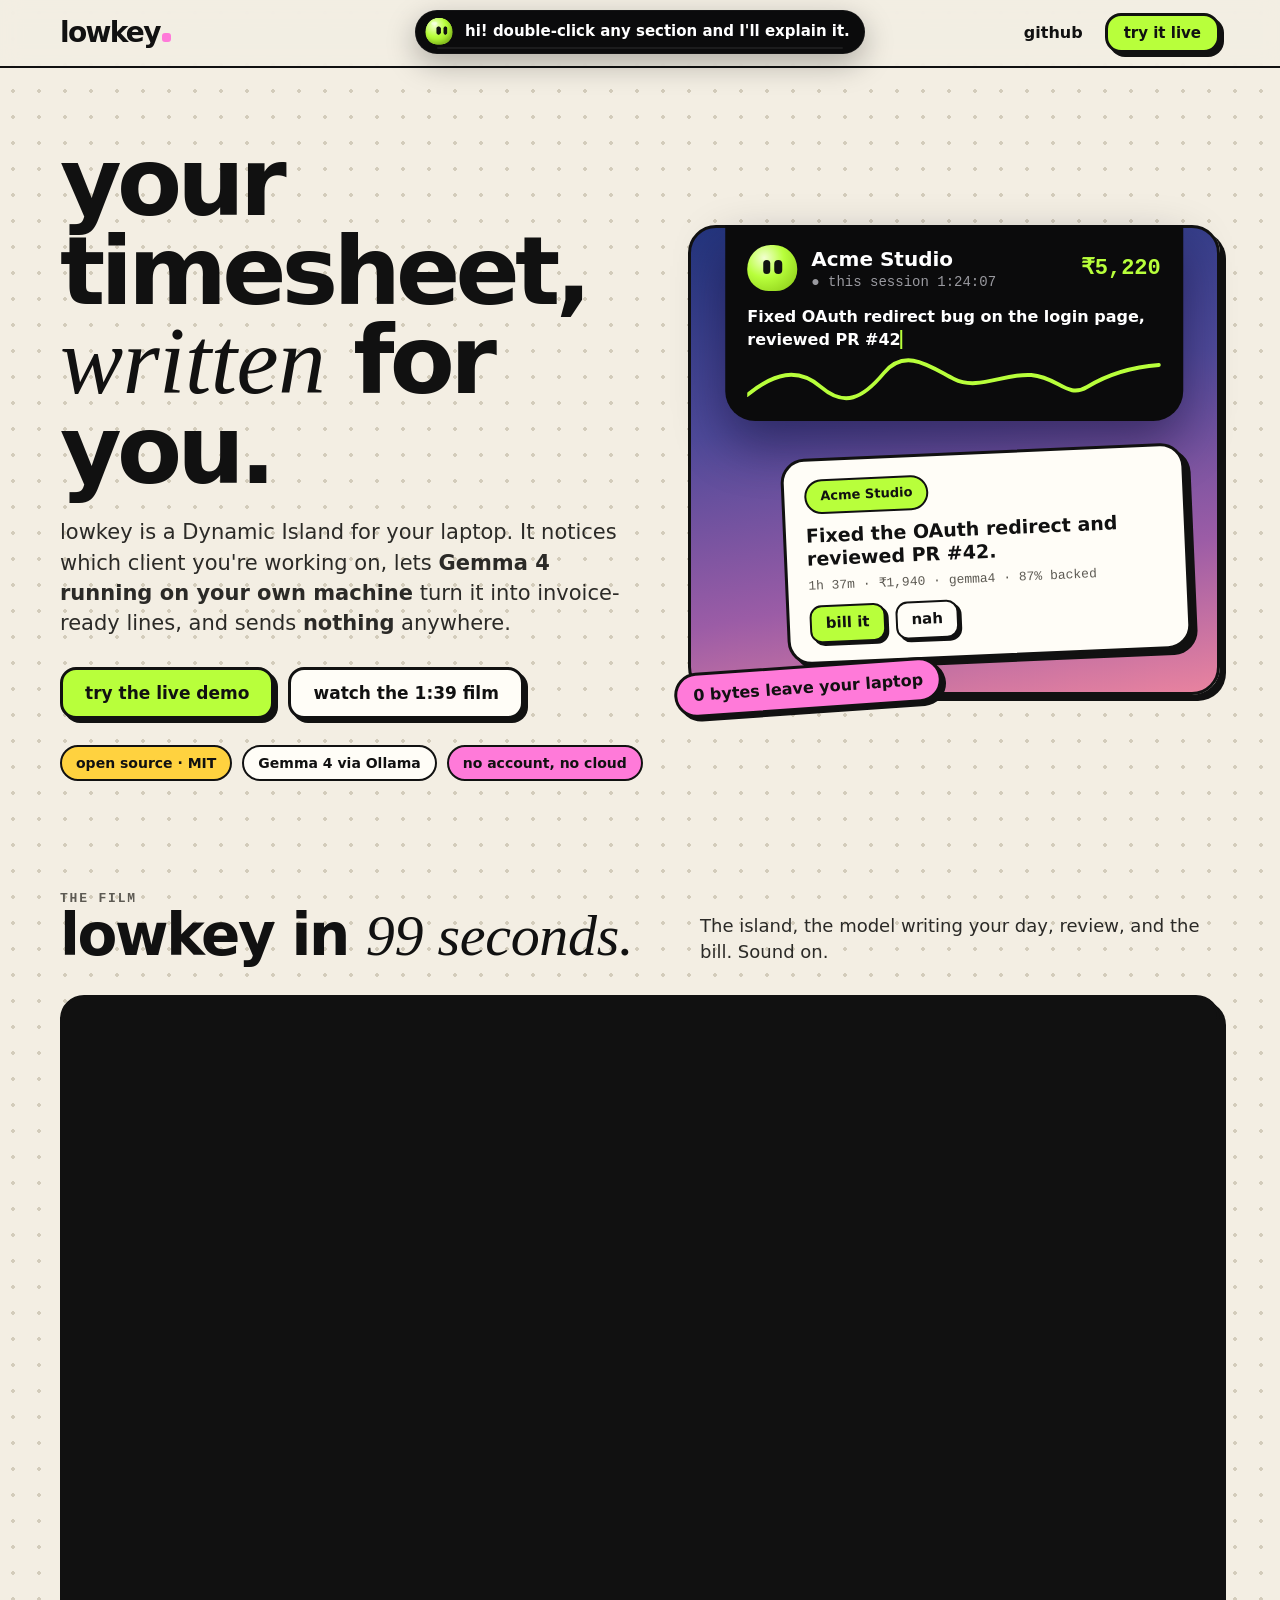
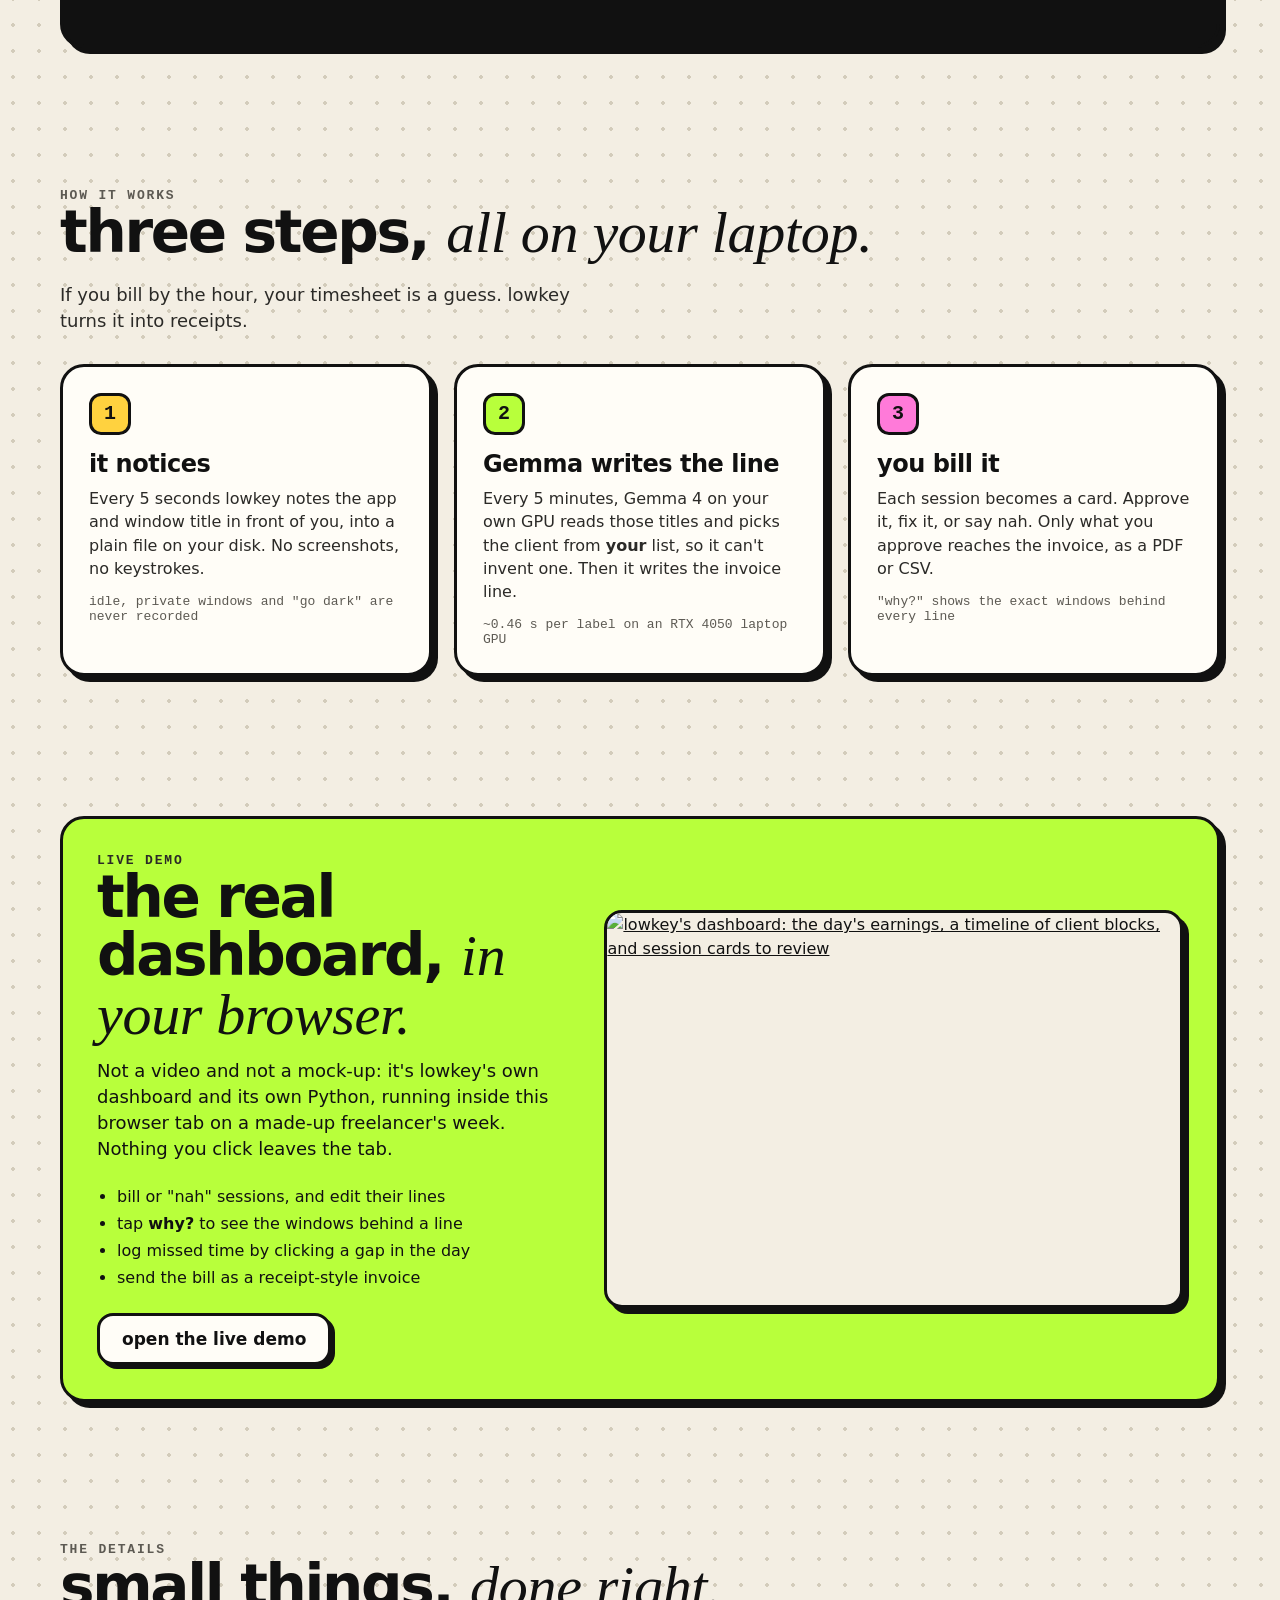
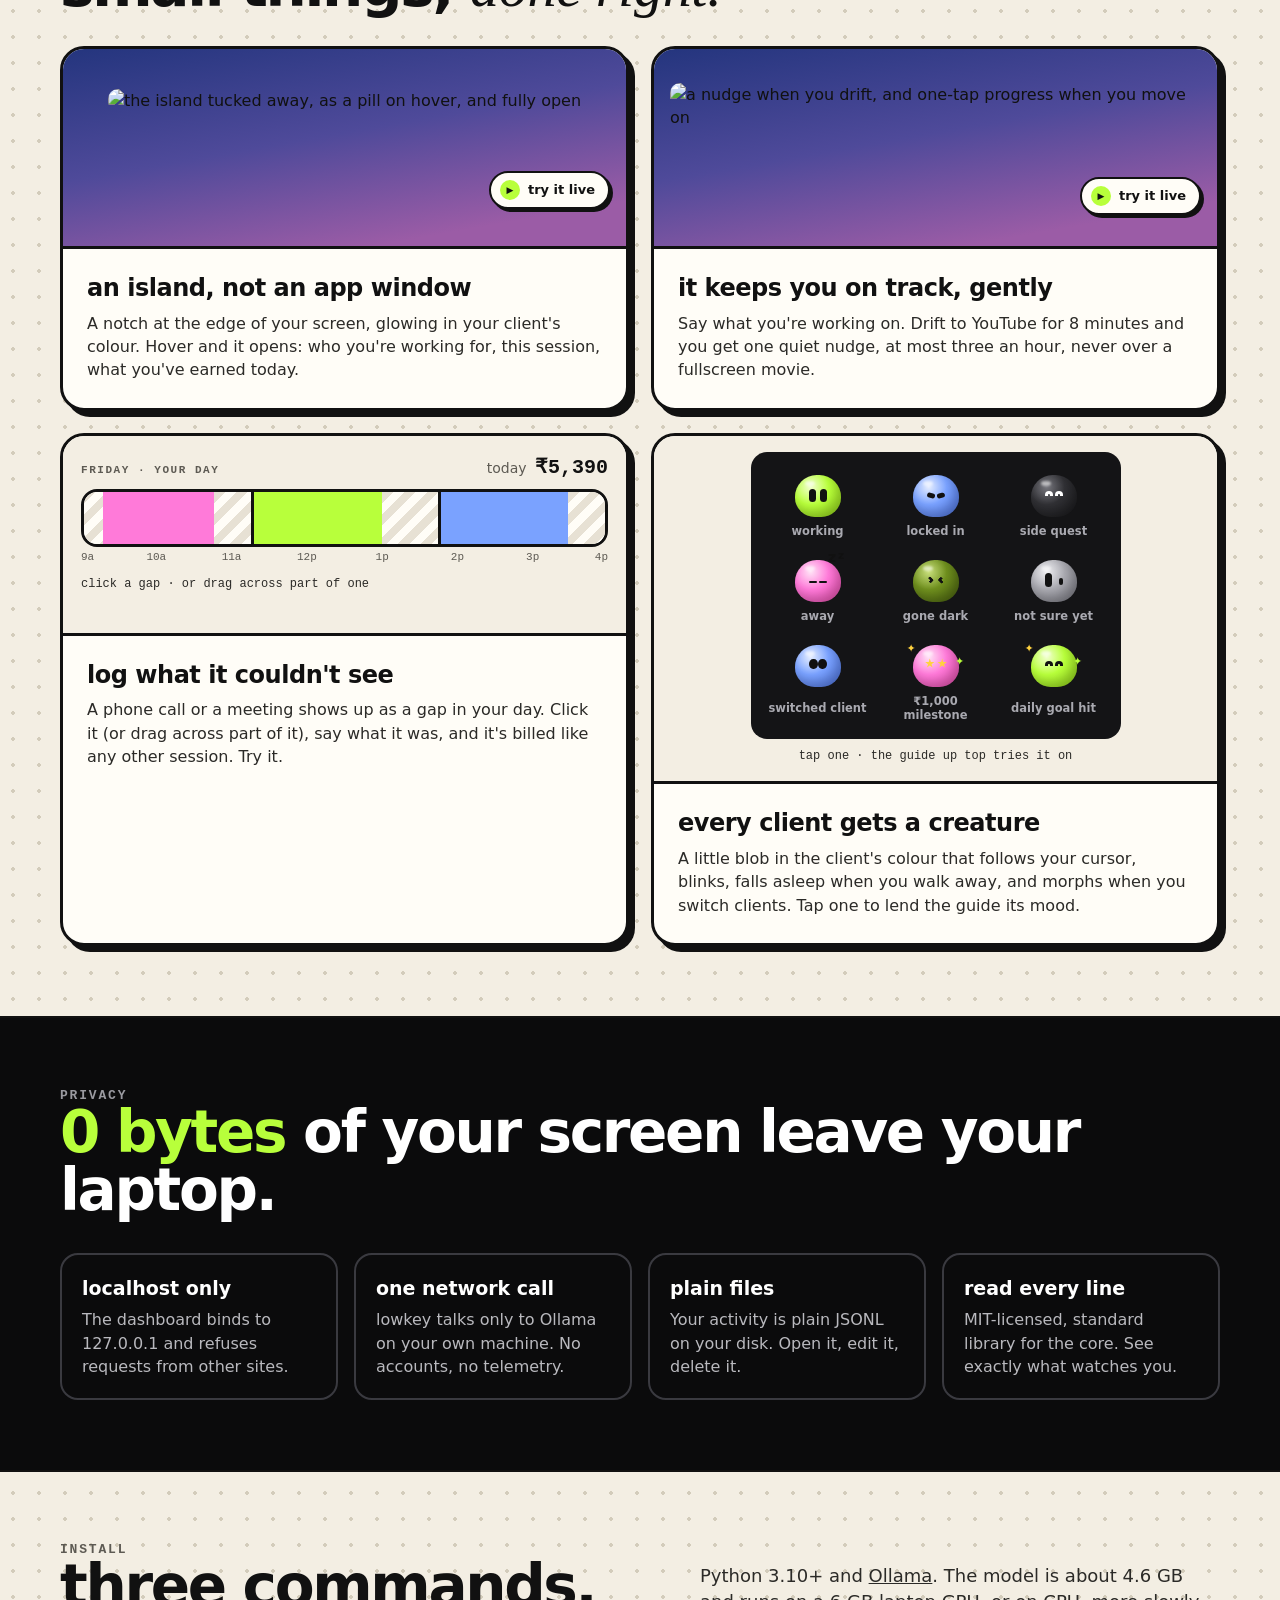
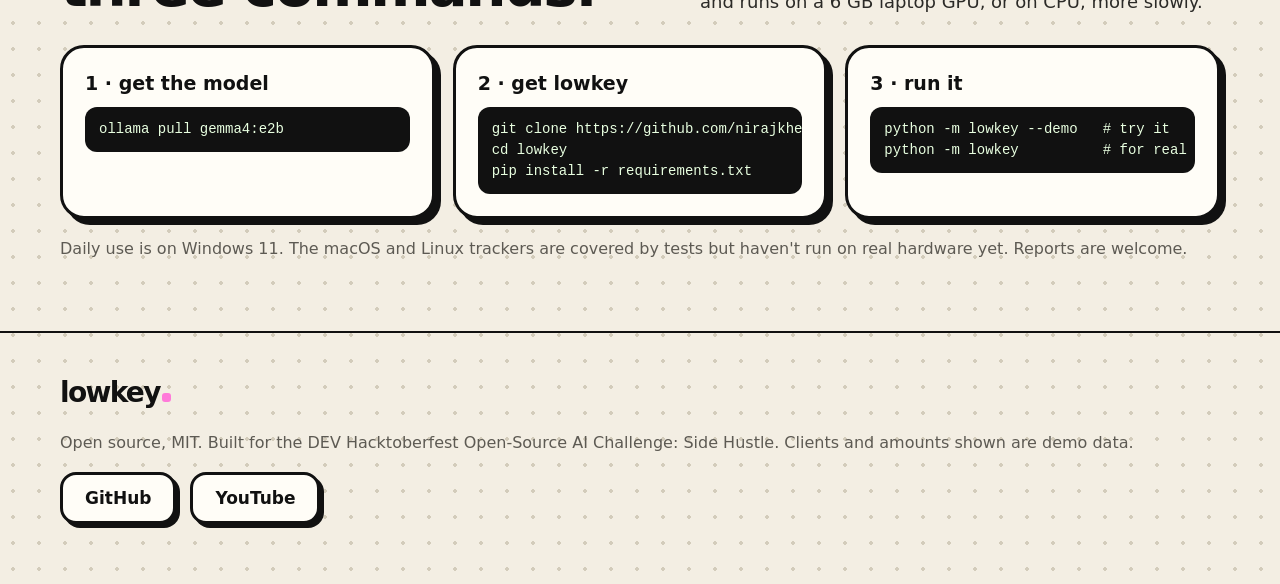
==== commit c1327e9e: "The try-it-live chip gets its own row under the picture" ====
--- a/site/index.html
+++ b/site/index.html
@@ -313,8 +313,8 @@
 <section id="details"><div class="wrap">
   <div class="head rise"><div><div class="kicker">the details</div><h2>small things, <em>done right.</em></h2></div></div>
   <div class="grid">
-    <div class="card feat rise" data-play="states" aria-label="an island, not an app window: open it live"><div class="pic"><span class="play-chip"><i>▶</i>try it live</span><img src="img/island-states.png" alt="the island tucked away, as a pill on hover, and fully open" loading="lazy"></div><div class="txt"><h3>an island, not an app window</h3><p>A notch at the edge of your screen, glowing in your client's colour. Hover and it opens: who you're working for, this session, what you've earned today.</p></div></div>
-    <div class="card feat rise" data-play="nudge" aria-label="it keeps you on track: open it live"><div class="pic"><span class="play-chip"><i>▶</i>try it live</span><img src="img/island-focus.png" alt="a nudge when you drift, and one-tap progress when you move on" loading="lazy"></div><div class="txt"><h3>it keeps you on track, gently</h3><p>Say what you're working on. Drift to YouTube for 8 minutes and you get one quiet nudge, at most three an hour, never over a fullscreen movie.</p></div></div>
+    <div class="card feat rise" data-play="states" aria-label="an island, not an app window: open it live"><div class="pic"><img src="img/island-states.png" alt="the island tucked away, as a pill on hover, and fully open" loading="lazy"><span class="play-chip"><i>▶</i>try it live</span></div><div class="txt"><h3>an island, not an app window</h3><p>A notch at the edge of your screen, glowing in your client's colour. Hover and it opens: who you're working for, this session, what you've earned today.</p></div></div>
+    <div class="card feat rise" data-play="nudge" aria-label="it keeps you on track: open it live"><div class="pic"><img src="img/island-focus.png" alt="a nudge when you drift, and one-tap progress when you move on" loading="lazy"><span class="play-chip"><i>▶</i>try it live</span></div><div class="txt"><h3>it keeps you on track, gently</h3><p>Say what you're working on. Drift to YouTube for 8 minutes and you get one quiet nudge, at most three an hour, never over a fullscreen movie.</p></div></div>
     <div class="card feat rise"><div class="pic light" id="log-pic"><img src="img/log-time.png" alt="click a gap in your day and say what it was" loading="lazy"></div><div class="txt"><h3>log what it couldn't see</h3><p>A phone call or a meeting shows up as a gap in your day. Click it (or drag across part of it), say what it was, and it's billed like any other session. Try it.</p></div></div>
     <div class="card feat rise"><div class="pic light" id="moods-pic"><img src="img/mascot-moods.png" alt="the creature's nine moods" loading="lazy" style="max-height:260px"></div><div class="txt"><h3>every client gets a creature</h3><p>A little blob in the client's colour that follows your cursor, blinks, falls asleep when you walk away, and morphs when you switch clients. Tap one to lend the guide its mood.</p></div></div>
   </div>
--- a/site/play.css
+++ b/site/play.css
@@ -24,10 +24,10 @@
 .feat[data-play]:hover{transform:translate(-3px,-3px);box-shadow:9px 9px 0 var(--ink)}
 .feat[data-play]:active{transform:translate(2px,2px);box-shadow:3px 3px 0 var(--ink)}
 .feat[data-play]:focus-visible{outline:3px solid var(--blue);outline-offset:4px}
-.feat[data-play] .pic{position:relative;overflow:hidden}
+.feat[data-play] .pic{position:relative;overflow:hidden;display:grid;place-items:center;gap:12px;padding-bottom:14px}
 .feat[data-play] .pic img{transition:transform .6s var(--spring)}
 .feat[data-play]:hover .pic img{transform:scale(1.035)}
-.play-chip{position:absolute;right:12px;bottom:12px;display:flex;align-items:center;gap:8px;padding:7px 13px 7px 9px;border-radius:999px;background:var(--paper);
+.play-chip{justify-self:end;display:flex;align-items:center;gap:8px;padding:7px 13px 7px 9px;border-radius:999px;background:var(--paper);
   border:2.5px solid var(--ink);box-shadow:3px 3px 0 var(--ink);font:700 13px var(--display);transition:transform .35s var(--spring)}
 .play-chip i{width:20px;height:20px;border-radius:50%;background:var(--lime);display:grid;place-items:center;font-style:normal;font-size:9px}
 .feat[data-play]:hover .play-chip{transform:scale(1.06)}
@@ -169,14 +169,15 @@
 /* ---------- the little Mac ---------- */
 .mac{position:relative;border:2.5px solid var(--ink);border-radius:16px;overflow:hidden}
 .mac .dsk{border:0;border-radius:0;height:clamp(400px,62vh,540px)}
-.mac-bar{position:absolute;left:0;right:0;top:0;z-index:4;height:26px;display:flex;align-items:center;gap:16px;padding:0 12px;
+.mac-bar{position:absolute;left:0;right:0;top:0;z-index:9;height:26px;display:flex;align-items:center;gap:16px;padding:0 14px 0 20px;
   background:rgba(255,255,255,.28);backdrop-filter:blur(14px) saturate(1.3);-webkit-backdrop-filter:blur(14px) saturate(1.3);color:#fff;font:600 12.5px var(--display)}
 .mac-bar span{opacity:.92}.mac-app{font-weight:800}
 .mac-r{margin-left:auto;display:flex;align-items:center;gap:12px}
 .mac-reset{border:0;background:rgba(255,255,255,.22);color:#fff;font:700 11.5px var(--display);padding:3px 9px;border-radius:999px;cursor:pointer}
 .mac-reset:hover{background:rgba(255,255,255,.38)}
 .mac-clock{font-variant-numeric:tabular-nums}
-.mac>.mi{top:0;z-index:8}
+.wins{position:absolute;inset:0;z-index:1;isolation:isolate}  /* windows stack among themselves, always under the island, Dock and captions */
+.mac>.mi{top:26px;z-index:8}  /* on a Mac, lowkey hangs below the menu bar */
 .mac .dsk-win{opacity:0;transform:scale(.94);pointer-events:none;top:var(--t);left:var(--l);width:var(--w);height:var(--h)}
 .mac .dsk-win.in{opacity:1;transform:none;pointer-events:auto}
 .app-code{--l:5%;--t:12%;--w:56%;--h:60%;background:rgba(24,24,32,.97)!important}
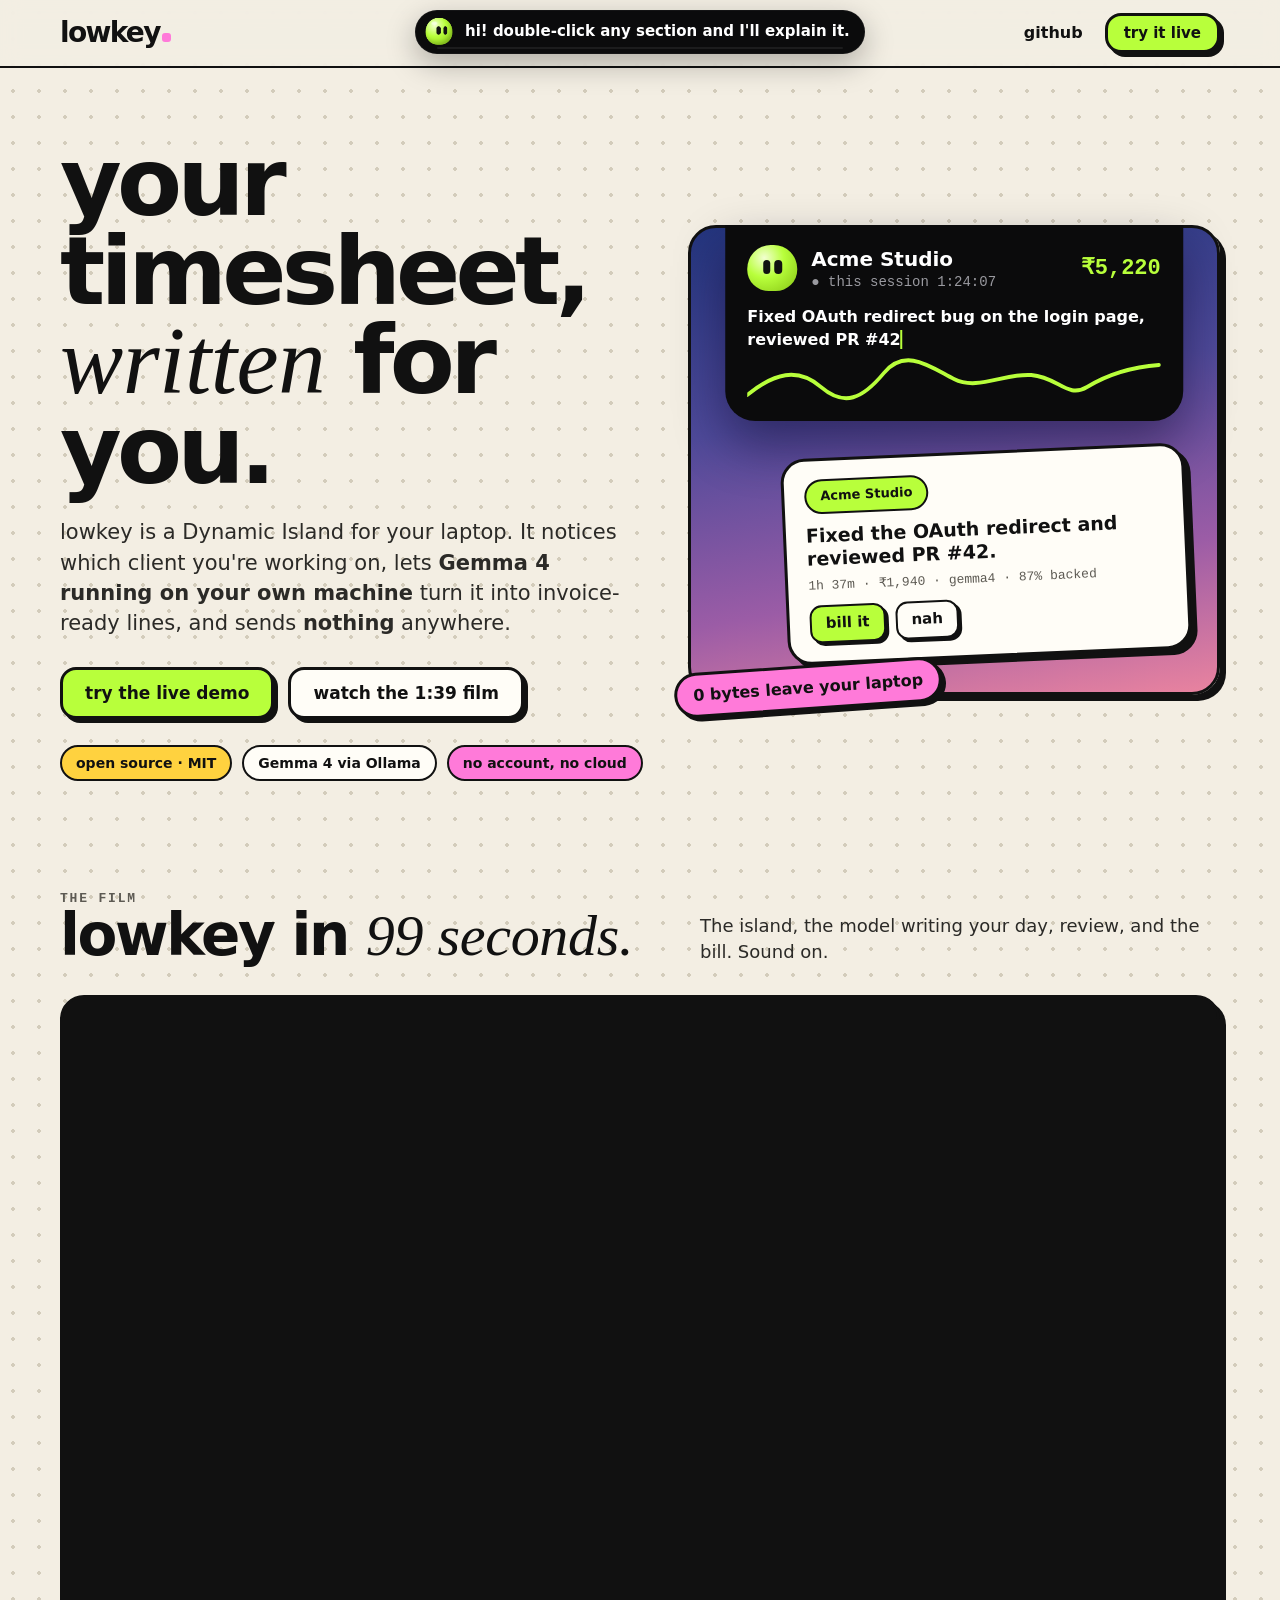
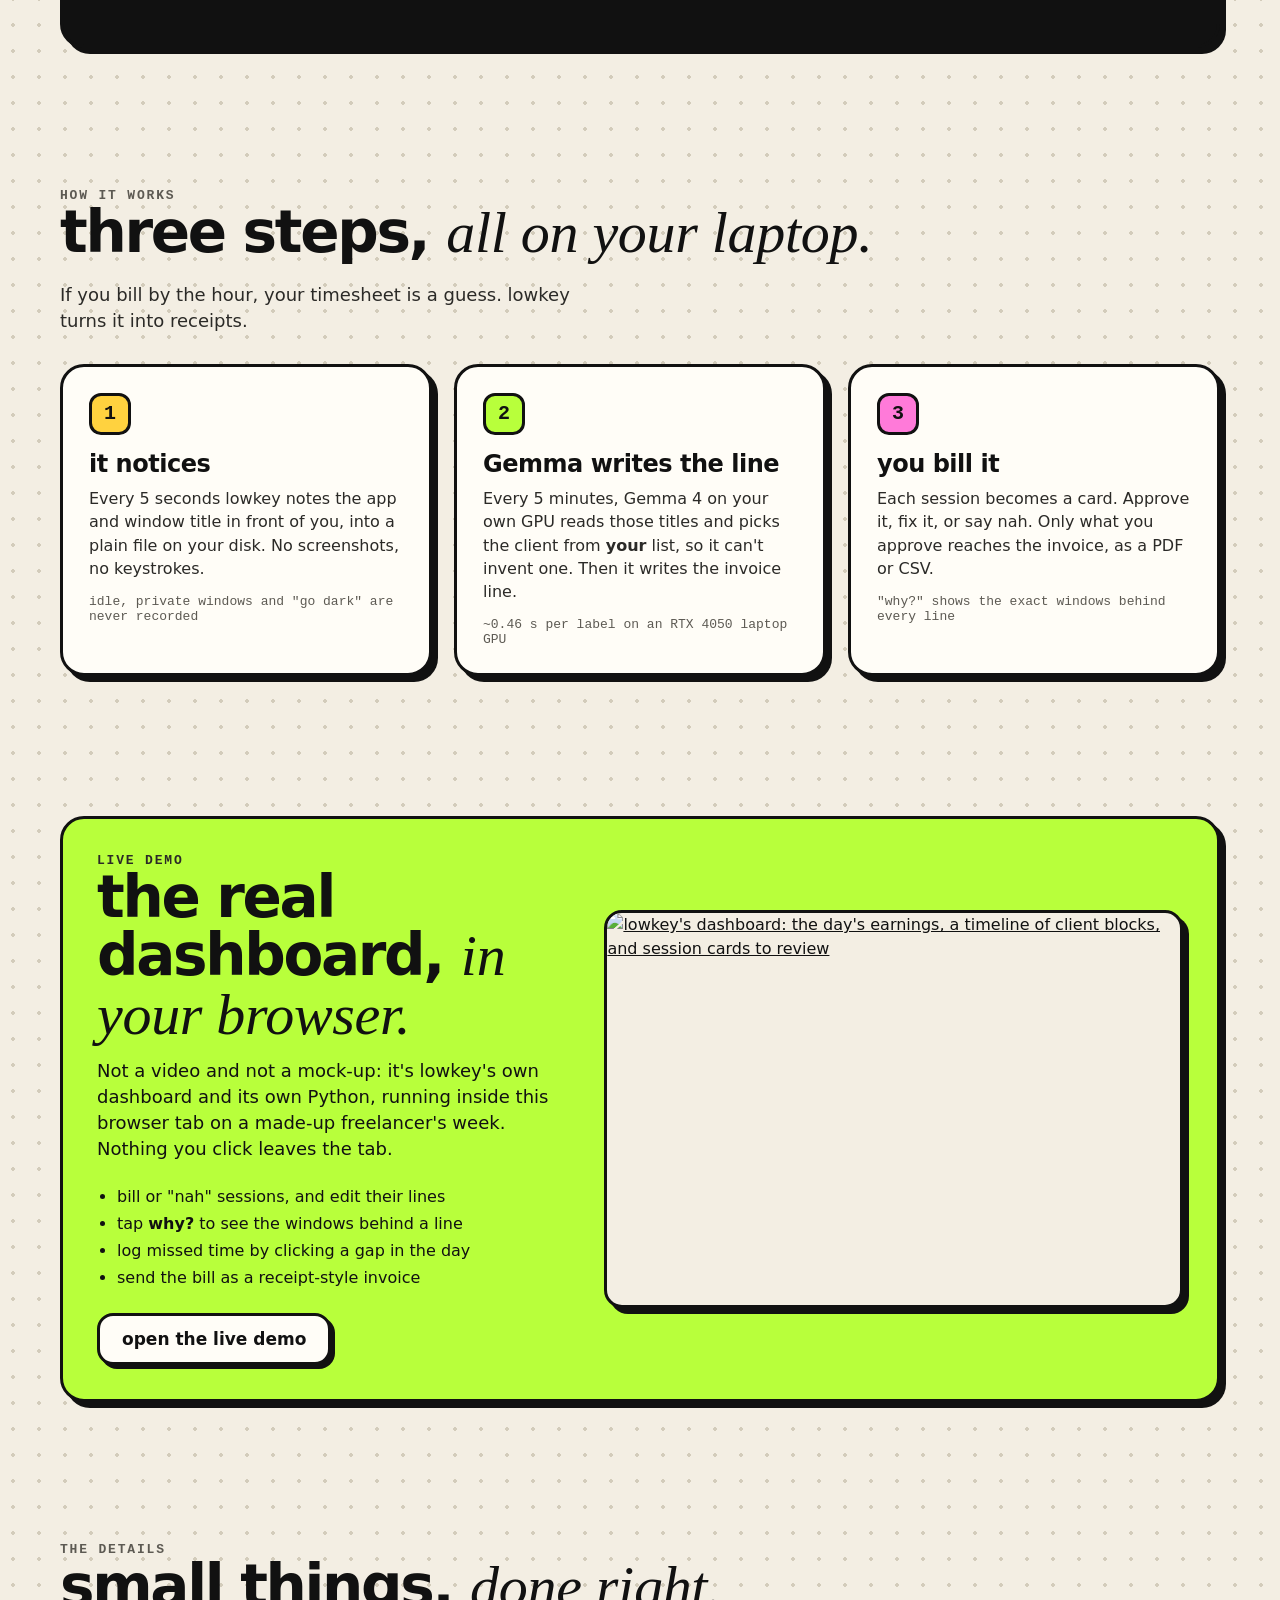
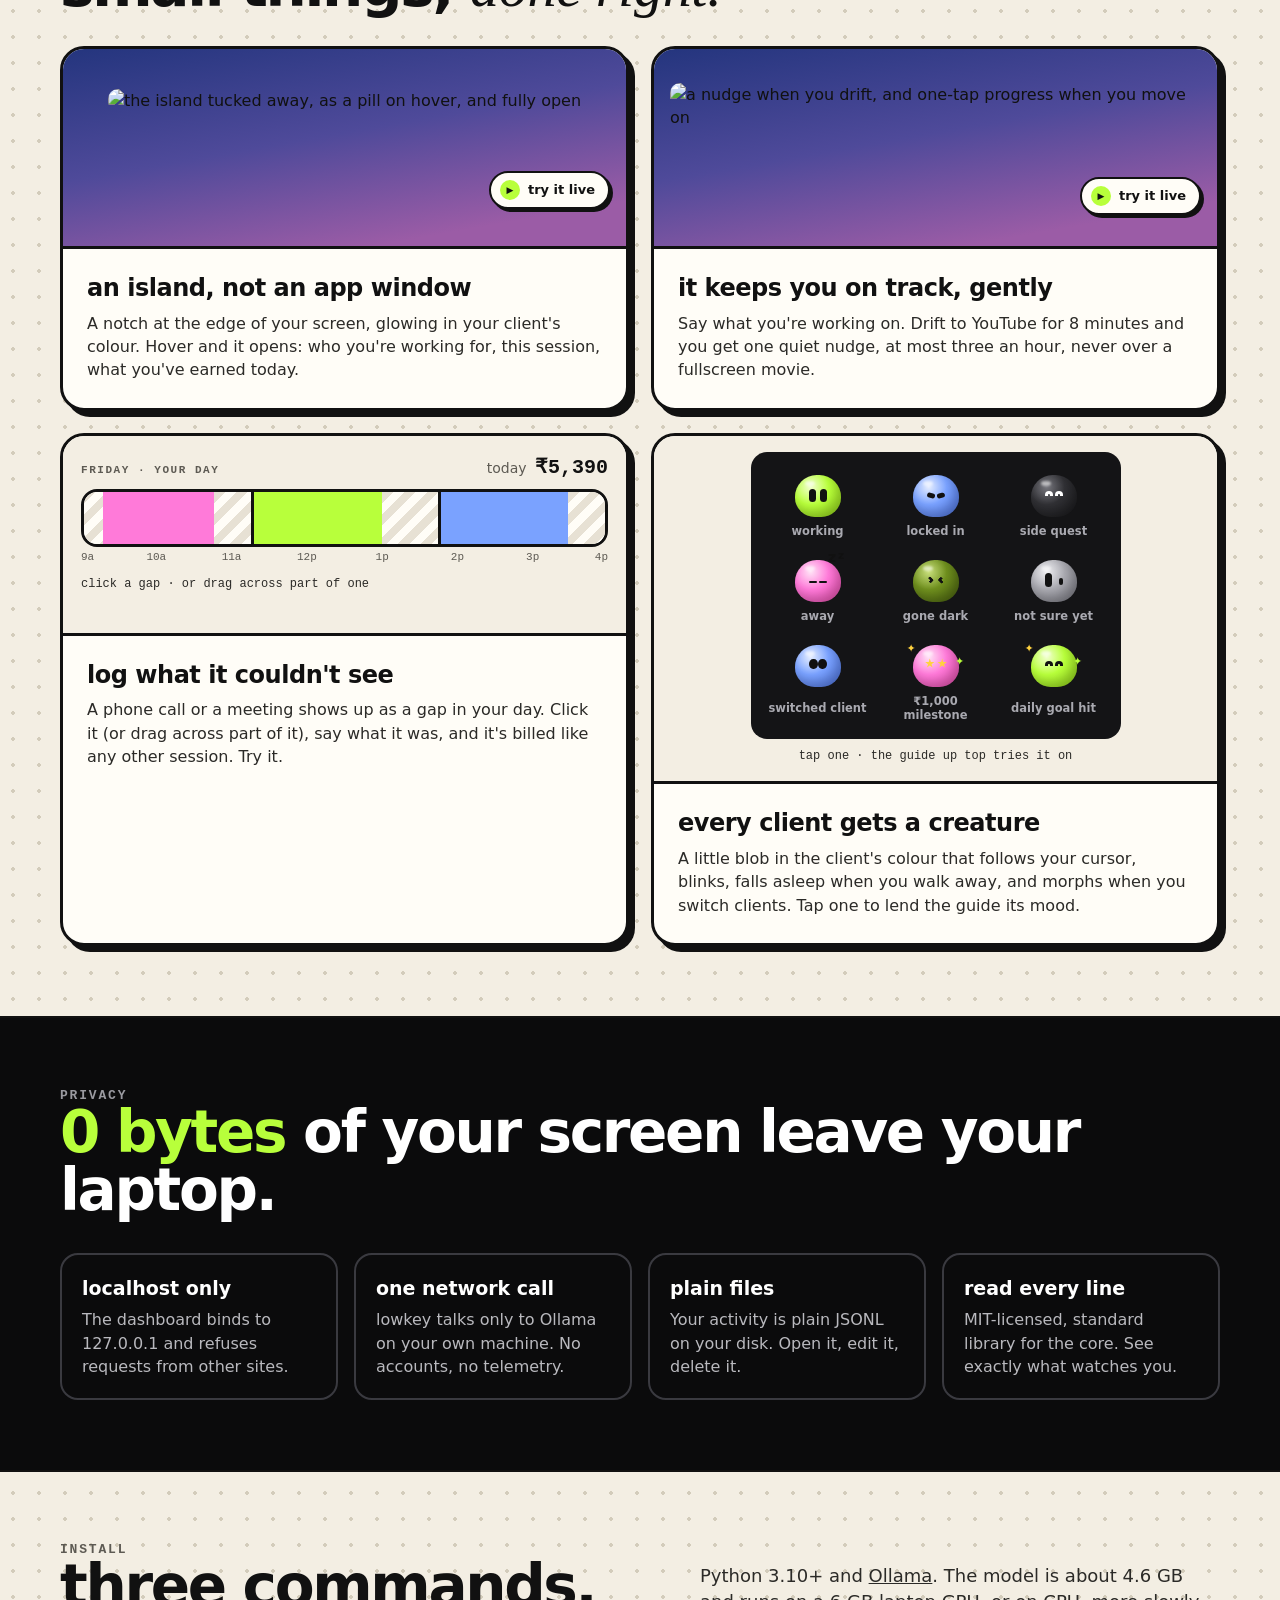
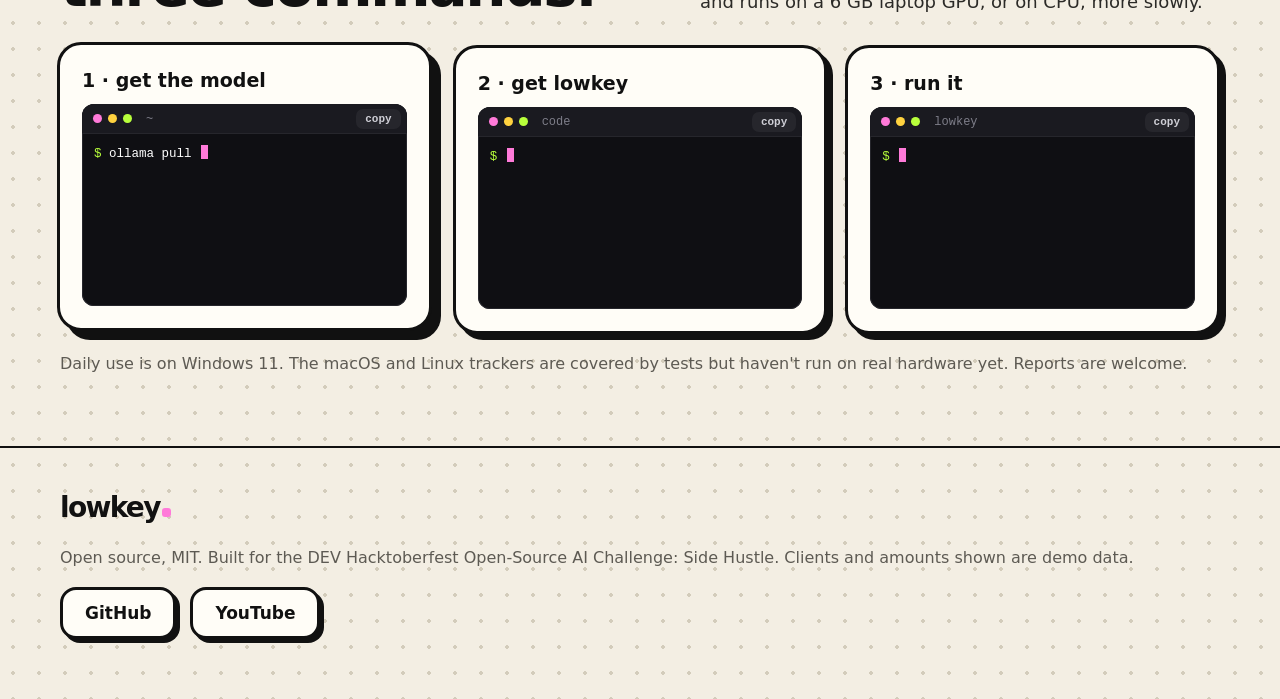
==== commit d73a3abb: "Install, played out in three little terminals, with copy buttons" ====
--- a/site/index.html
+++ b/site/index.html
@@ -121,7 +121,7 @@
 @media (max-width:480px){.dark .grid4{grid-template-columns:1fr}}
 .install{display:grid;grid-template-columns:repeat(3,minmax(0,1fr));gap:18px}
 .install .card{padding:22px}
-.install b{display:block;font-size:19px;margin-bottom:10px}
+.install .card>b{display:block;font-size:19px;margin-bottom:10px}
 pre{font:14px/1.5 var(--mono);background:#111;color:#e8ffe0;border-radius:12px;padding:12px 14px;overflow-x:auto;white-space:pre}
 .note{margin-top:18px;color:var(--muted)}
 @media (max-width:860px){.install{grid-template-columns:minmax(0,1fr)}}
--- a/site/play.css
+++ b/site/play.css
@@ -283,3 +283,31 @@
 .cap-fly{position:fixed;left:0;top:0;z-index:70;pointer-events:none;padding:5px 12px;border:2.5px solid var(--ink);border-radius:999px;font:800 13px var(--mono);
   box-shadow:3px 3px 0 var(--ink);white-space:nowrap}
 .lg-pop[hidden]{display:none}
+
+/* ---------- install: three little terminals ---------- */
+.install .card{display:flex;flex-direction:column;transition:transform .4s var(--spring),box-shadow .4s var(--spring)}
+.install .card.live{transform:translate(-3px,-3px);box-shadow:9px 9px 0 var(--ink)}
+.term{flex:1;display:flex;flex-direction:column;background:#0f0f13;border-radius:12px;overflow:hidden;box-shadow:inset 0 0 0 1px #26262c}
+.term-bar{display:flex;align-items:center;gap:6px;height:30px;padding:0 6px 0 11px;background:#1a1a20;border-bottom:1px solid #26262c}
+.term-bar>i{width:9px;height:9px;border-radius:50%;background:#3a3a44}
+.term-bar>i:nth-child(1){background:var(--pink)}.term-bar>i:nth-child(2){background:var(--yellow)}.term-bar>i:nth-child(3){background:var(--lime)}
+.term-bar span{margin-left:8px;font:12px var(--mono);color:#7d7d88}
+.term-copy{margin-left:auto;border:0;border-radius:7px;background:#26262c;color:#cfcfd6;font:600 11px var(--mono);padding:4px 9px;cursor:pointer;transition:background .2s,color .2s}
+.term-copy:hover{background:#34343c;color:#fff}
+.term-copy.ok{background:var(--lime);color:#111}
+.term-body{height:172px;overflow:hidden;padding:10px 12px;font:12.5px/1.6 var(--mono);color:#cfcfd6}
+.term .sr{position:absolute;width:1px;height:1px;overflow:hidden;clip:rect(0 0 0 0);white-space:pre}
+.tl{white-space:pre-wrap;overflow-wrap:anywhere;animation:tl-in .25s ease-out}
+@keyframes tl-in{from{opacity:0;transform:translateY(3px)}}
+.tl.cmd{color:#fff}.tl .pr{color:var(--lime)}
+.tl.out{color:#8b8b96}
+.tl.ok{color:var(--lime)}.tl.ok .ck{font-weight:800}
+.tl.bar{color:#8b8b96;display:flex;align-items:center;gap:8px;white-space:nowrap}
+.pb{position:relative;flex:1;min-width:40px;height:8px;border-radius:5px;background:#26262c;overflow:hidden}
+.pb i{position:absolute;inset:0;background:linear-gradient(90deg,var(--lime),#d6ff8a);transform-origin:left;transform:scaleX(0)}
+.pc,.sz{color:#cfcfd6;font-variant-numeric:tabular-nums}
+.tl.link a{color:var(--blue)}.tl.link span{color:#6e6e78}
+.cur{display:inline-block;width:7px;height:14px;margin-left:2px;vertical-align:-2px;background:var(--pink);animation:tcur 1s step-end infinite}
+@keyframes tcur{50%{opacity:0}}
+.term.done .term-bar span:after{content:" · done";color:var(--lime)}
+@media (max-width:860px){.term-body{height:196px}}
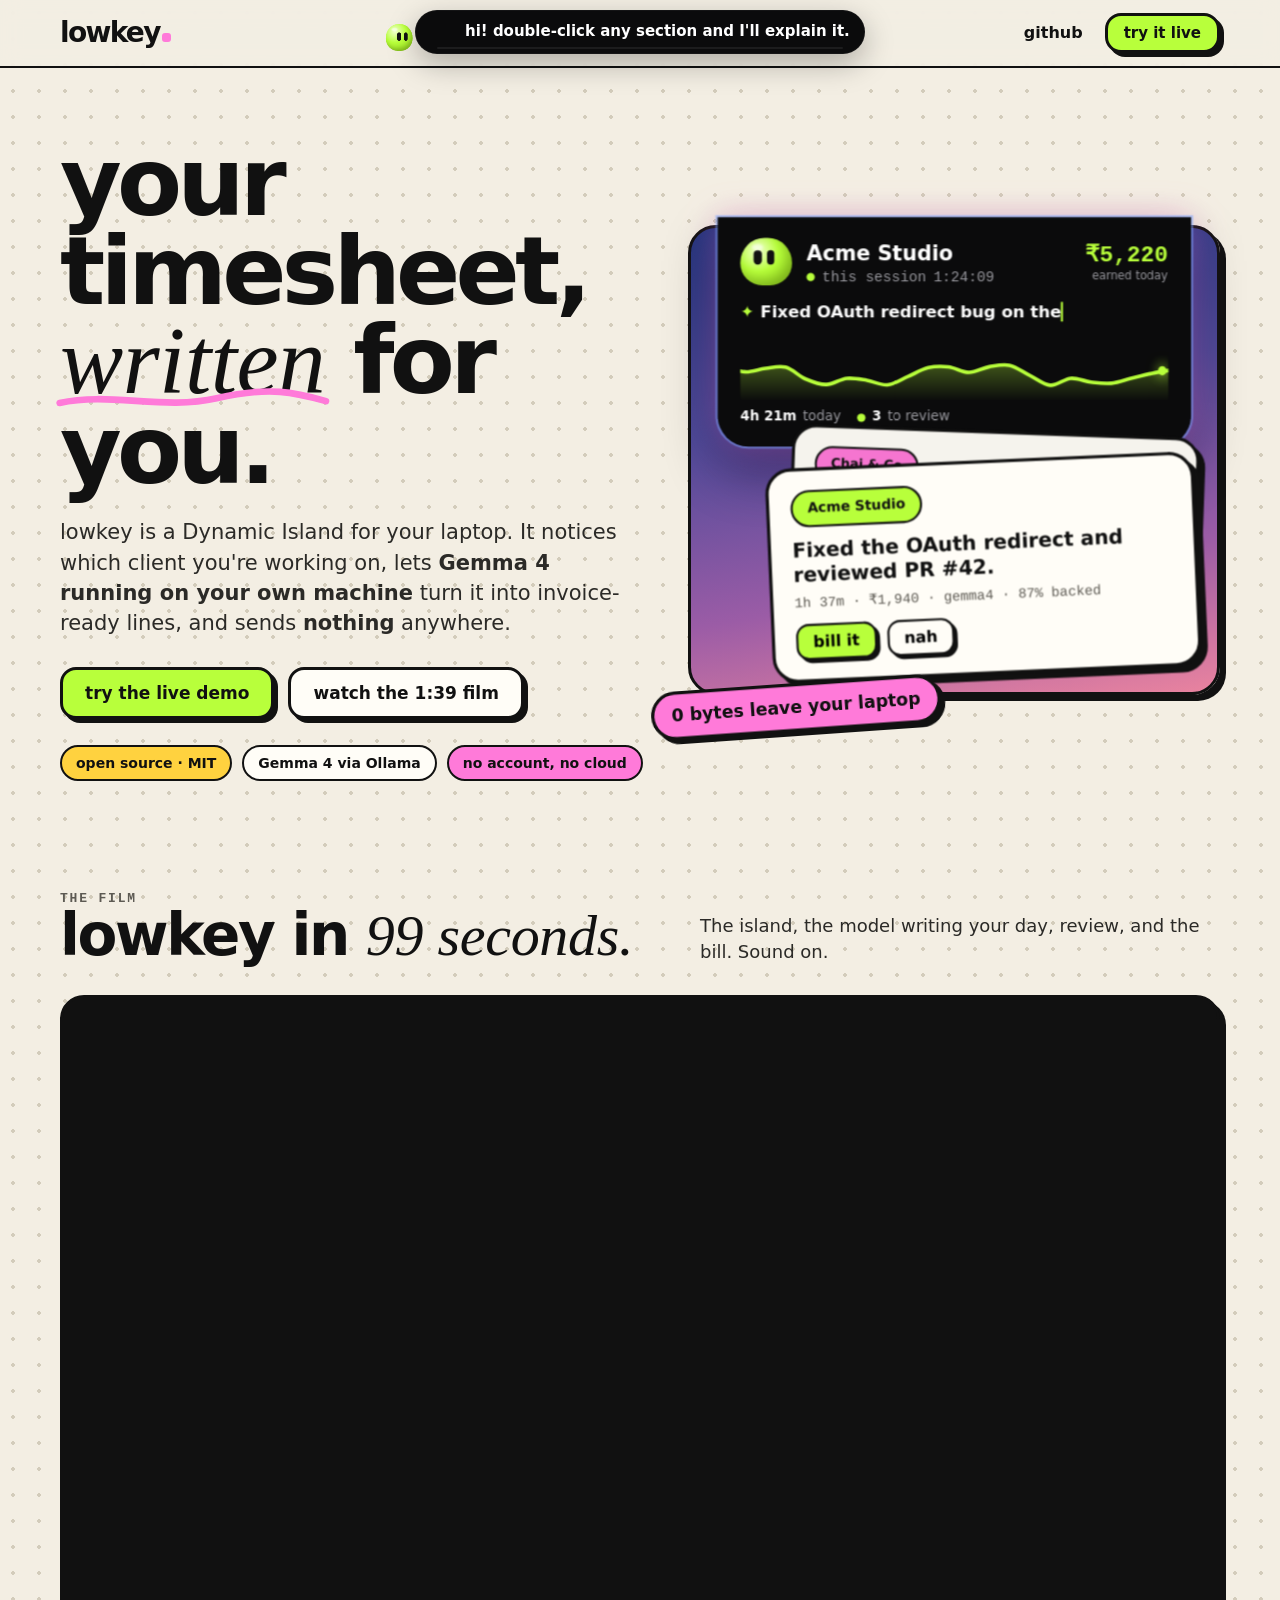
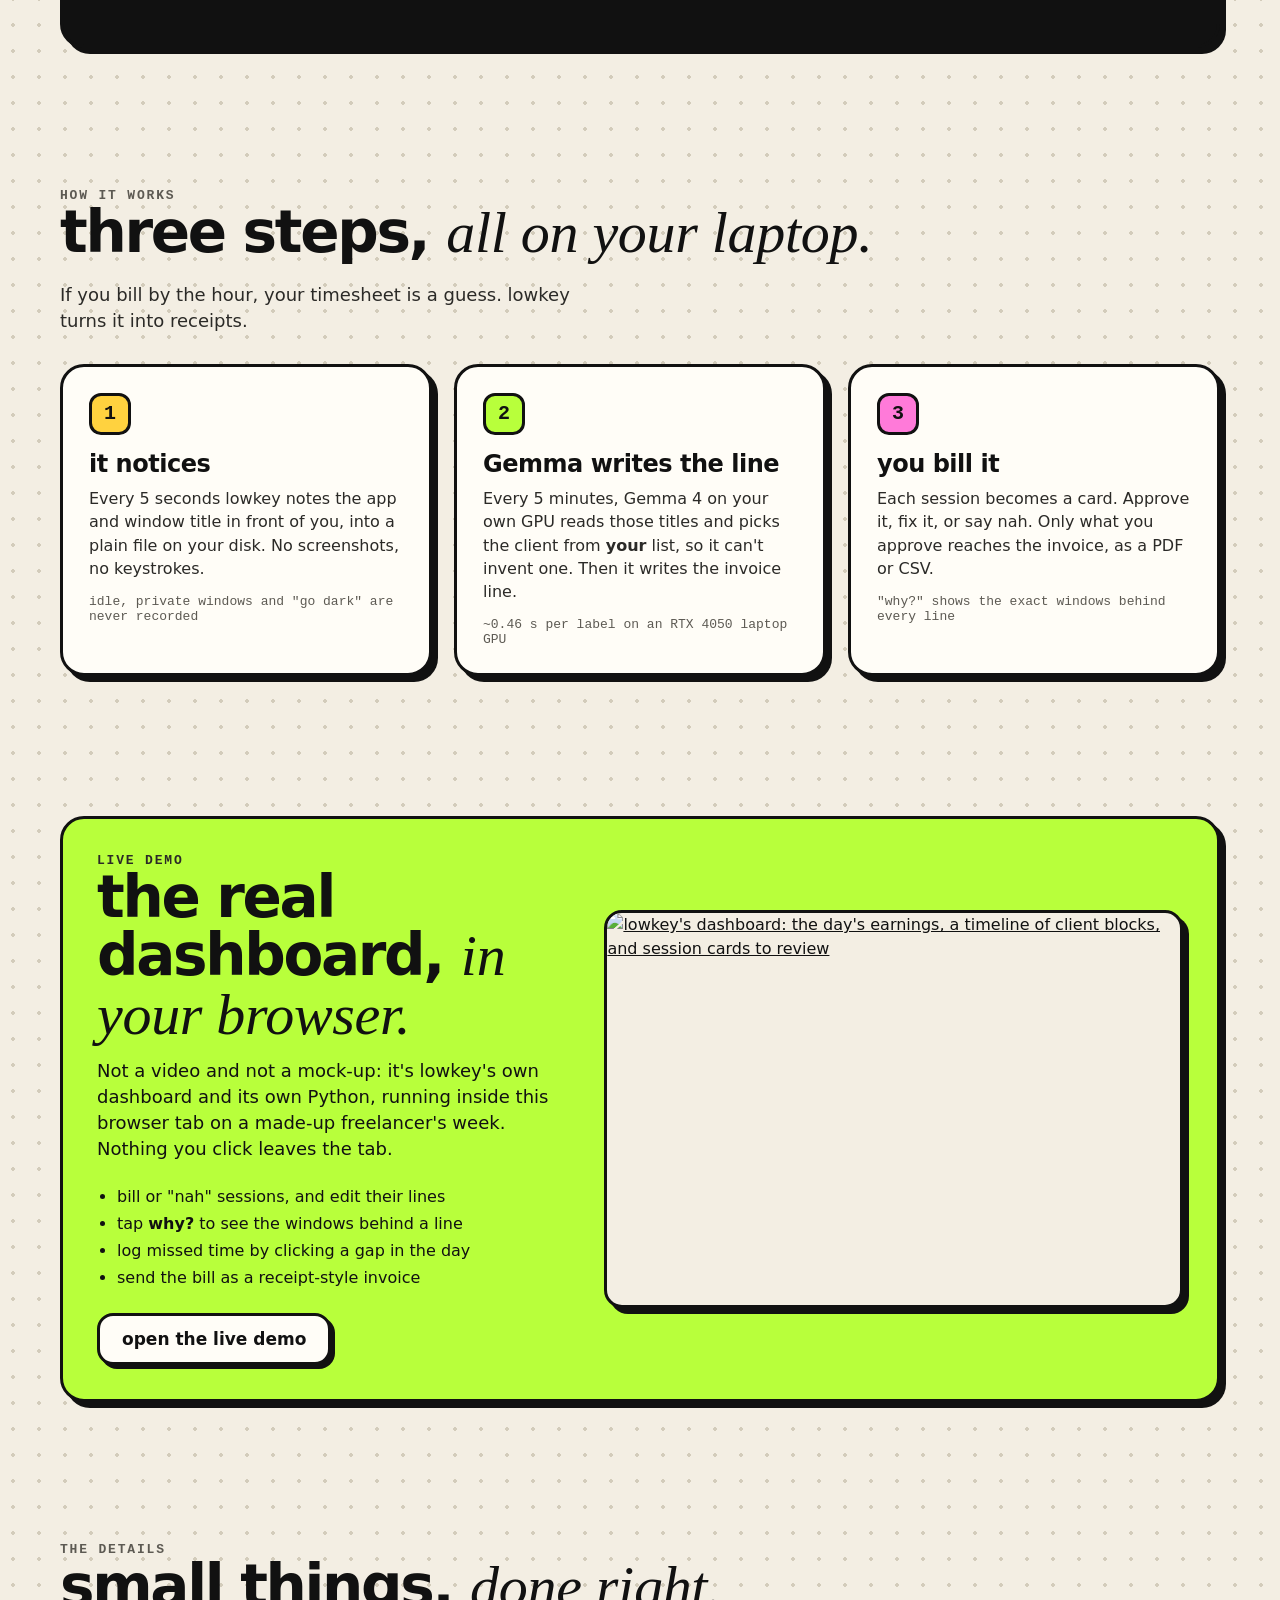
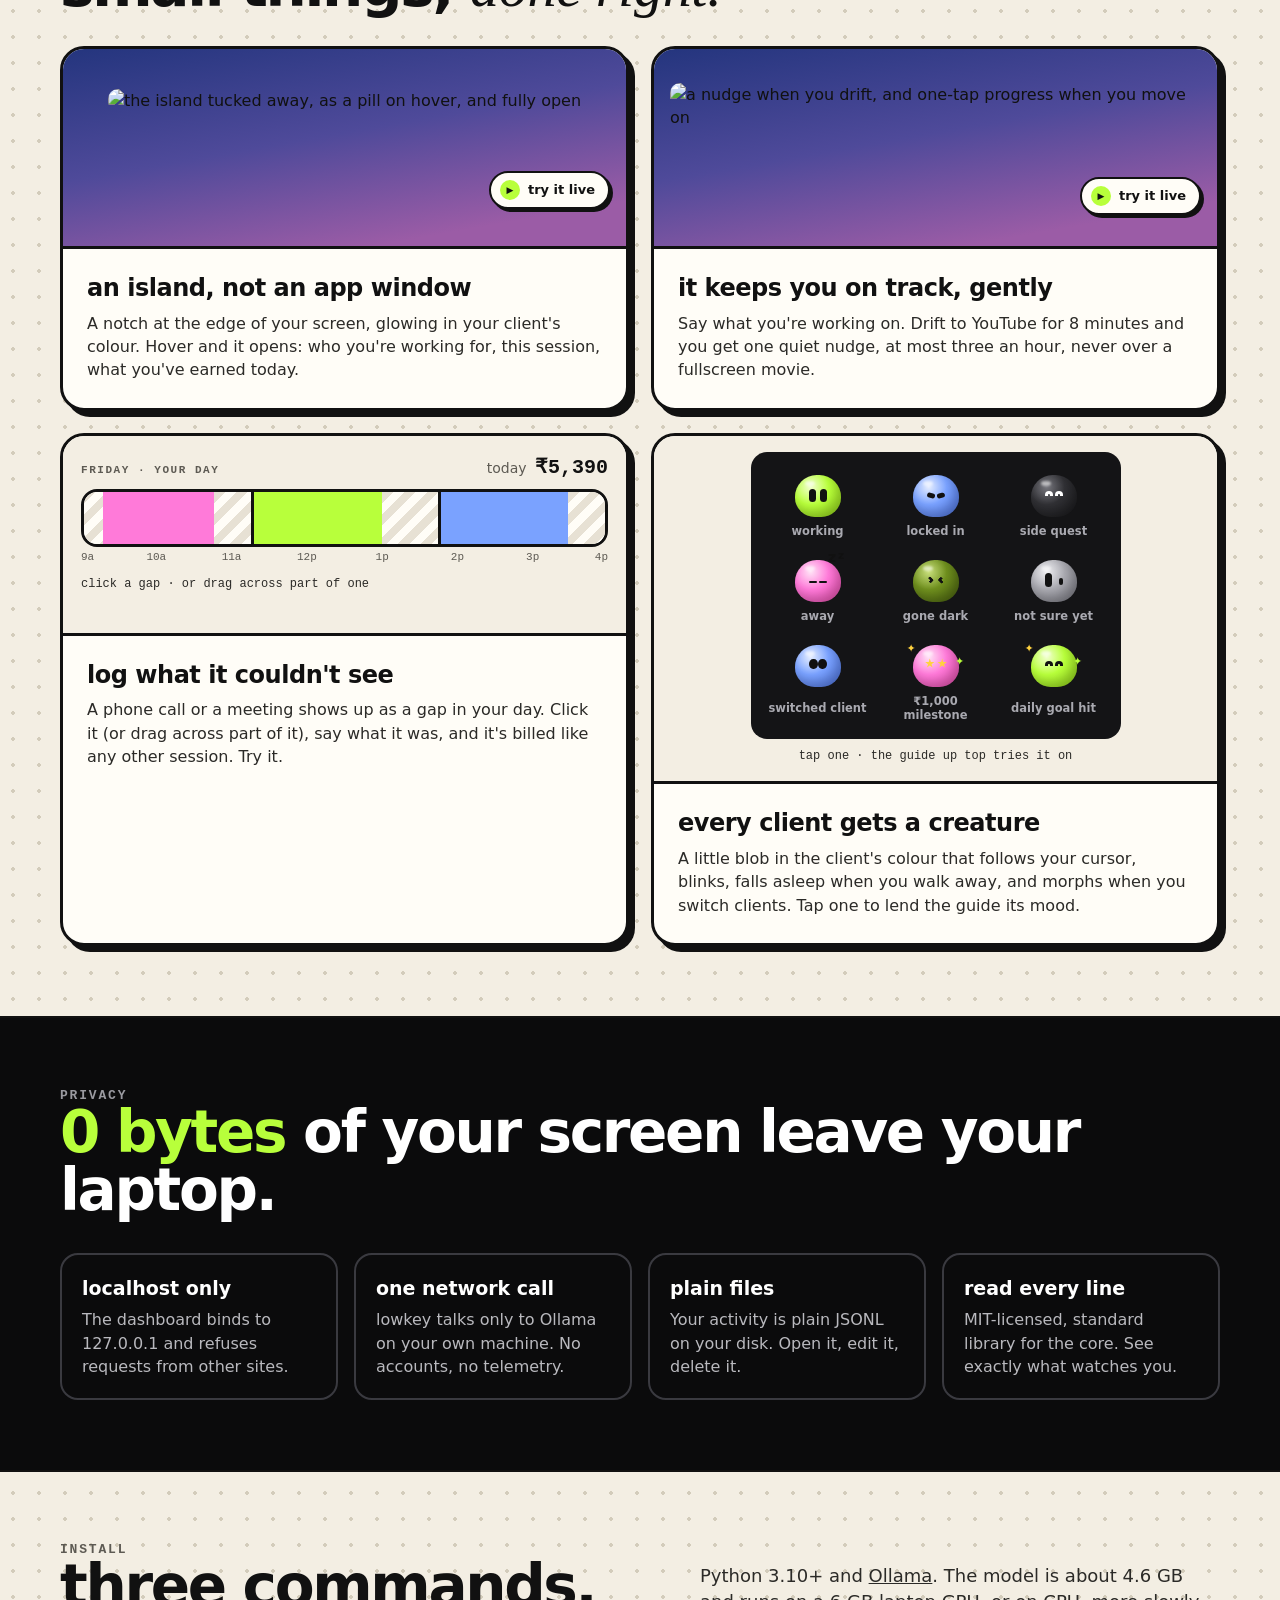
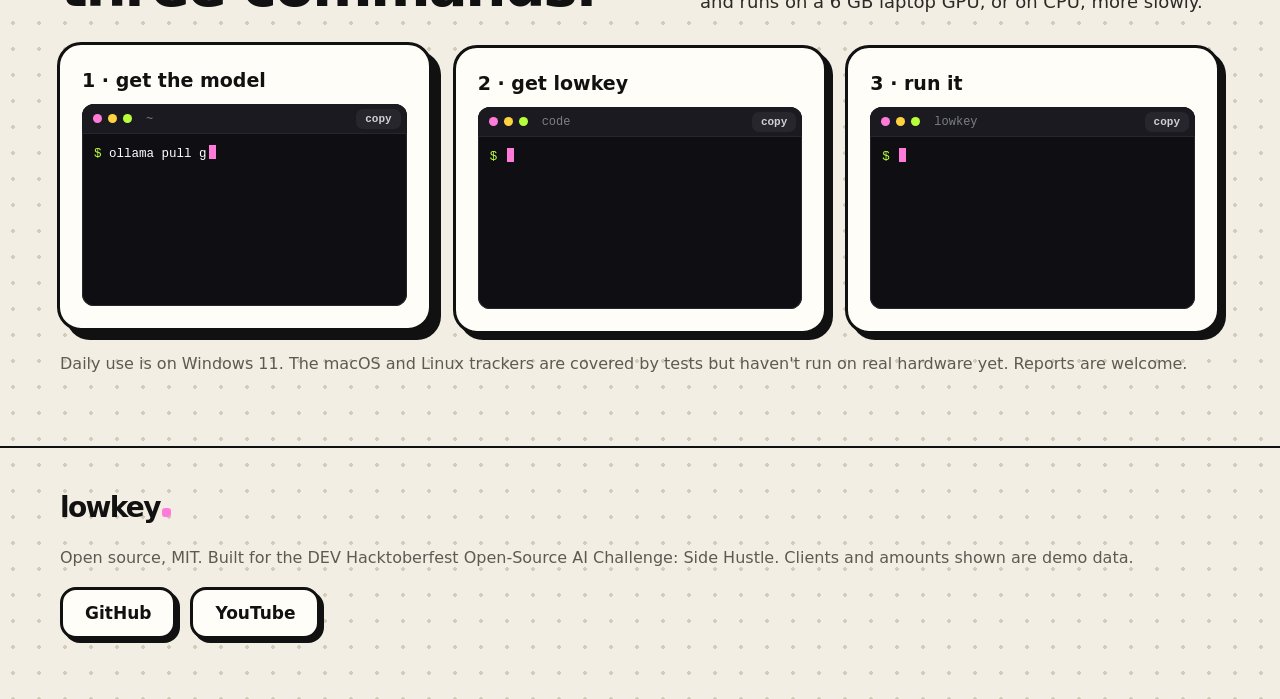
==== commit 84f812c1: "A live hero: the island ticks and charts, receipts wait to be billed, the creature naps; try it live" ====
--- a/site/index.html
+++ b/site/index.html
@@ -263,23 +263,23 @@
 
 <header id="top" class="wrap hero">
   <div>
-    <h1>your timesheet, <em>written</em> for you.</h1>
+    <h1>your timesheet, <em class="scrib">written<svg viewBox="0 0 300 30" preserveAspectRatio="none" aria-hidden="true"><path d="M5 19 C 60 7, 118 27, 176 14 S 262 8, 295 17"/></svg></em> for you.</h1>
     <p class="lead">lowkey is a Dynamic Island for your laptop. It notices which client you're working on, lets <b>Gemma 4 running on your own machine</b> turn it into invoice-ready lines, and sends <b>nothing</b> anywhere.</p>
     <div class="ctas"><a class="btn go" href="demo/">try the live demo</a><a class="btn" href="#video">watch the 1:39 film</a></div>
-    <div class="chips"><span class="chip" style="background:var(--yellow)">open source · MIT</span><span class="chip">Gemma 4 via Ollama</span><span class="chip" style="background:var(--pink)">no account, no cloud</span></div>
-  </div>
-  <div class="stage" aria-hidden="true">
+    <div class="chips"><span class="chip" tabindex="0" data-tip="read every line of what watches you" style="background:var(--yellow)">open source · MIT</span><span class="chip" tabindex="0" data-tip="Gemma 4 E2B on your GPU · ~0.46 s per label">Gemma 4 via Ollama</span><span class="chip" tabindex="0" data-tip="nothing to sign up for, nothing to upload" style="background:var(--pink)">no account, no cloud</span></div>
+  </div>
+  <div class="stage" aria-label="a live preview of lowkey: the island, and sessions waiting for review">
+    <div class="tilt">
     <div class="wall"></div>
     <div class="isl">
-      <div class="top"><div class="blob"><b></b><b></b></div><div><div class="nm">Acme Studio</div><div class="ses">● this session 1:24:07</div></div><div class="mo">₹5,220</div></div>
-      <div class="task"><span id="typed"></span></div>
-      <svg viewBox="0 0 460 46" preserveAspectRatio="none"><path d="M0 38 C 30 16, 56 10, 82 30 S 128 42, 152 16 S 204 10, 230 22 S 286 16, 316 18 S 356 42, 378 30 S 428 10, 458 8" fill="none" stroke="#B8FF3B" stroke-width="4" stroke-linecap="round"/></svg>
+      <div class="top"><span class="mb hb" data-mood="working"><span class="g-eyes"><span class="g-blink"><i></i><i></i></span></span><b class="g-z">z<small>z</small></b><span class="g-spk"></span></span><div><div class="nm">Acme Studio</div><div class="ses"><i></i>this session <span class="htm">1:24:07</span></div></div><div class="mo"><b class="hmo">₹5,220</b><span>earned today</span></div></div>
+      <div class="task"><span class="spk" aria-hidden="true">✦</span><span id="typed"></span></div>
+      <svg class="live" viewBox="0 0 460 50" preserveAspectRatio="none" aria-hidden="true"><defs><linearGradient id="hfill" x1="0" y1="0" x2="0" y2="1"><stop offset="0" stop-color="#B8FF3B" stop-opacity=".3"/><stop offset="1" stop-color="#B8FF3B" stop-opacity="0"/></linearGradient></defs><g><path class="fill" fill="url(#hfill)"/><path class="ln" fill="none" stroke="#B8FF3B" stroke-width="3.5" stroke-linecap="round"/></g><circle class="dot" r="4.5" fill="#B8FF3B"/></svg>
+      <div class="foot"><span><b>4h 21m</b> today</span><span><i class="hdot"></i><b class="hrev">3</b> to review</span><span class="hmsg"></span></div>
     </div>
-    <div class="zero">0 bytes leave your laptop</div>
-    <div class="card rcpt"><span class="chip" style="background:var(--lime);font-size:13px">Acme Studio</span>
-      <div class="ln">Fixed the OAuth redirect and reviewed PR #42.</div>
-      <div class="mt">1h 37m · ₹1,940 · gemma4 · 87% backed</div>
-      <div class="row"><span class="mini go">bill it</span><span class="mini">nah</span></div></div>
+    <div class="rstack" aria-live="polite"></div>
+    <div class="zero" tabindex="0" data-tip="lowkey's only network call: Ollama, on 127.0.0.1">0 bytes leave your laptop</div>
+    </div>
   </div>
 </header>
 
@@ -351,14 +351,11 @@
 </div></footer>
 
 <script>
-// the island's line writes itself in, the way the model's lines do in the app
-const line = 'Fixed OAuth redirect bug on the login page, reviewed PR #42', el = document.getElementById('typed');
-const still = matchMedia('(prefers-reduced-motion: reduce)').matches;
-if (still) el.textContent = line; else [...line].forEach((c, i) => setTimeout(() => el.textContent += c, 700 + i * 28));
 const io = new IntersectionObserver(es => es.forEach(e => e.isIntersecting && (e.target.classList.add('in'), io.unobserve(e.target))), {threshold: .12});
 document.querySelectorAll('.rise').forEach(el => io.observe(el));
 </script>
 <script src="guide.js"></script>
 <script src="play.js"></script>
+<script src="hero.js"></script>
 </body>
 </html>
--- a/site/play.css
+++ b/site/play.css
@@ -311,3 +311,82 @@
 @keyframes tcur{50%{opacity:0}}
 .term.done .term-bar span:after{content:" · done";color:var(--lime)}
 @media (max-width:860px){.term-body{height:196px}}
+
+/* ---------- the hero, alive ---------- */
+.stage{perspective:1100px}
+.tilt{position:absolute;inset:0;transform-style:preserve-3d;will-change:transform}
+.tilt .wall{transform:translateZ(0)}
+.tilt .isl{transform:translateZ(36px)}
+.tilt .rstack{transform:translateZ(64px)}
+.tilt .zero{transform:translateZ(84px)}
+.isl{transition:box-shadow .5s}
+.isl.thinking{box-shadow:0 0 0 2px rgba(122,162,255,.55),0 0 34px rgba(255,122,217,.35),0 24px 50px rgba(10,5,40,.45)}
+.isl .hb{position:relative;display:block;width:50px;height:46px;flex:none}
+.isl .ses{display:flex;align-items:center;gap:7px}
+.isl .ses i{width:8px;height:8px;border-radius:50%;background:var(--lime)}
+.isl .mo{display:grid;text-align:right}
+.isl .mo b{font:800 22px var(--mono)}
+.isl .mo span{font:500 11px var(--display);color:#9a9aa0}
+.isl .task span{border:0;animation:none}
+.isl .task #typed{border-right:2px solid var(--lime);animation:caret 1s step-end infinite}
+.isl .spk{display:inline-block;margin-right:6px;color:var(--lime);opacity:0;transform:scale(.4) rotate(-40deg);transition:opacity .3s,transform .4s var(--spring)}
+.isl.thinking .spk{opacity:1;transform:none;animation:twinkle 1s ease-in-out infinite!important}
+.isl svg.live{height:50px;overflow:hidden}
+.isl svg.live path{stroke-dasharray:none;stroke-dashoffset:0;animation:none}
+.isl svg.live .dot{filter:drop-shadow(0 0 6px #B8FF3B)}
+.isl .foot{position:relative;display:flex;gap:16px;margin-top:6px;height:20px;font-size:13px;color:#9a9aa0;white-space:nowrap}
+.isl .foot b{color:#fff}
+.isl .foot>span{display:flex;align-items:center;gap:6px;transition:opacity .25s,transform .4s var(--spring)}
+.isl .hdot{width:8px;height:8px;border-radius:50%;background:var(--lime);animation:ping 1.6s infinite}
+.isl .foot .hmsg{position:absolute;inset:0;opacity:0;transform:translateY(8px);color:#fff;font-weight:600}
+.isl.says .foot>span:not(.hmsg){opacity:0;transform:translateY(-8px)}
+.isl.says .foot .hmsg{opacity:1;transform:none}
+.rstack{position:absolute;right:6%;bottom:7%;width:76%;height:210px}
+.rstack .rcpt{position:absolute;left:0;right:0;bottom:0;width:auto;rotate:-2.5deg;transform-origin:50% 100%;
+  transition:transform .6s var(--spring),rotate .6s var(--spring),opacity .35s,filter .4s}
+.rstack .rcpt[data-d="0"]{z-index:3}
+.rstack .rcpt[data-d="1"]{z-index:2;transform:translateY(-16px) scale(.95);rotate:2deg;filter:brightness(.96)}
+.rstack .rcpt[data-d="2"]{z-index:1;transform:translateY(-30px) scale(.9);rotate:-1deg;opacity:.7}
+.rstack .rcpt.away-up{transform:translate(140px,-170px) scale(.8);rotate:14deg;opacity:0}
+.rstack .rcpt.away-down{transform:translate(-50px,140px) scale(.9);rotate:-16deg;opacity:0}
+.rstack .rcpt.skipped{filter:grayscale(1) brightness(.95)}
+.rcpt .row{position:relative;align-items:center}
+.rcpt button.mini{font:700 15px var(--display);cursor:pointer;transition:transform .25s var(--spring),box-shadow .25s var(--spring),opacity .2s}
+.rcpt button.mini:hover{transform:translate(-1px,-1px);box-shadow:4px 4px 0 var(--ink)}
+.rcpt button.mini:active{transform:translate(2px,2px);box-shadow:1px 1px 0 var(--ink)}
+.rcpt button.mini:focus-visible{outline:3px solid var(--blue);outline-offset:2px}
+.rcpt .stamp{position:absolute;left:0;top:50%;translate:0 -50%;padding:6px 14px;border:2.5px solid var(--ink);border-radius:12px;background:var(--lime);
+  font:800 15px var(--display);box-shadow:3px 3px 0 var(--ink);opacity:0;scale:.5;rotate:-8deg;transition:opacity .2s,scale .45s var(--spring),rotate .45s var(--spring)}
+.rcpt.billed .mini{opacity:0;transform:scale(.8);pointer-events:none}
+.rcpt.billed .stamp{opacity:1;scale:1;rotate:-3deg}
+.rcpt.fin{background:var(--lime)}
+.rcpt.fin .ln{font-size:24px}
+.scrib{position:relative;display:inline-block}
+.scrib svg{position:absolute;left:-2%;bottom:-.08em;width:104%;height:.3em;overflow:visible;pointer-events:none}
+.scrib path{fill:none;stroke:var(--pink);stroke-width:7;stroke-linecap:round;stroke-dasharray:400;stroke-dashoffset:400}
+.scrib.draw path{animation:scribble .75s cubic-bezier(.3,0,.2,1) forwards}
+@keyframes scribble{to{stroke-dashoffset:0}}
+[data-tip]{position:relative}
+@media (hover:hover){[data-tip]:after{content:attr(data-tip);position:absolute;left:50%;bottom:calc(100% + 10px);translate:-50% 0;z-index:20;display:none;
+  padding:6px 11px;border-radius:10px;background:var(--ink);color:#fff;font:600 12.5px var(--display);white-space:nowrap;pointer-events:none}
+  [data-tip]:hover:after,[data-tip]:focus-visible:after{display:block;animation:tipin .3s var(--spring)}}
+@keyframes tipin{from{opacity:0;transform:translateY(6px)}}
+.chips .chip{cursor:default;transition:transform .3s var(--spring)}
+.chips .chip:hover{transform:translateY(-2px)}
+.chips .chip:focus-visible{outline:3px solid var(--blue);outline-offset:2px}
+.zero{cursor:default;transition:rotate .4s var(--spring),scale .4s var(--spring)}
+.zero:hover{rotate:2deg;scale:1.05}
+@media (hover:hover){.zero[data-tip]:after{left:auto;right:0;translate:0 0}}
+.portal{position:fixed;inset:0;z-index:200;display:grid;place-items:center;background:var(--lime);clip-path:circle(0 at 50% 50%)}
+.pt-in{display:grid;justify-items:center;gap:10px;text-align:center;padding:24px}
+.pt-in .mb{position:relative;display:block;width:88px;height:80px;margin-bottom:8px;animation:pt-hop 1.1s cubic-bezier(.3,0,.2,1) infinite}
+@keyframes pt-hop{0%,100%{transform:translateY(0) scale(1)}40%{transform:translateY(-14px) scale(.95,1.06)}70%{transform:translateY(0) scale(1.06,.94)}}
+.pt-in b{font:800 clamp(26px,4vw,40px)/1.05 var(--display);letter-spacing:-.04em}
+.pt-in span:not(.mb){font-size:16px;color:#2b3a10}
+.pt-bar{position:relative;width:180px;height:10px;margin-top:8px;border:2.5px solid var(--ink);border-radius:9px;overflow:hidden;background:#d8ff8f}
+.pt-bar:after{content:"";position:absolute;inset:0;width:40%;background:var(--ink);border-radius:9px;animation:pt-run 1s ease-in-out infinite alternate}
+@keyframes pt-run{to{transform:translateX(150%)}}
+@media (max-width:480px){.stage{height:560px}.rstack{width:90%;right:3%;bottom:5%;height:200px}.isl .ses{white-space:nowrap}.isl .foot{gap:10px;font-size:12px}}
+.tilt .zero{position:absolute}
+@media (pointer:coarse),(max-width:760px){.stage{perspective:none}.tilt>*{transform:none!important}}
+@media (max-width:480px){.isl{padding:16px 16px 14px}.isl .top{gap:10px}.isl .hb{width:40px;height:37px}.isl .nm{font-size:17px}.isl .ses{font-size:11.5px}.isl .mo b{font-size:18px}.isl .top>div:nth-child(2){min-width:0;overflow:hidden}}
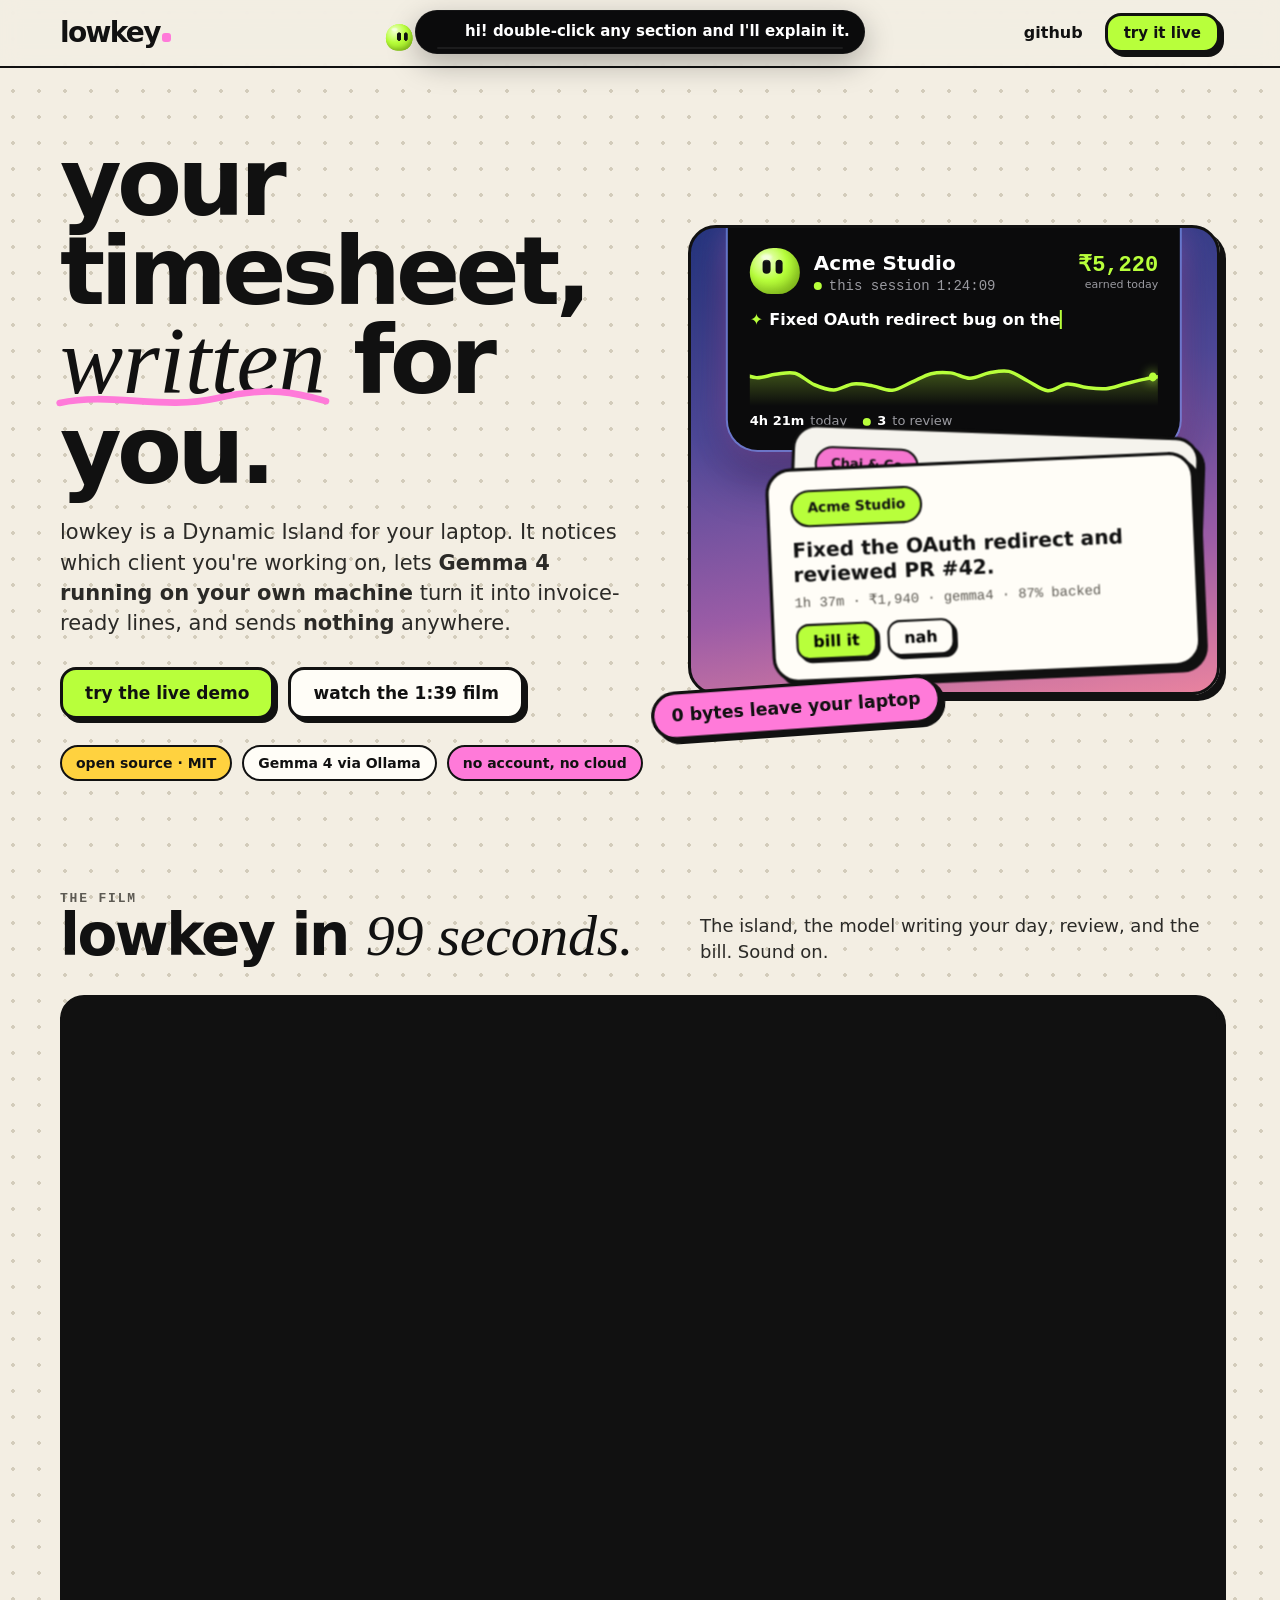
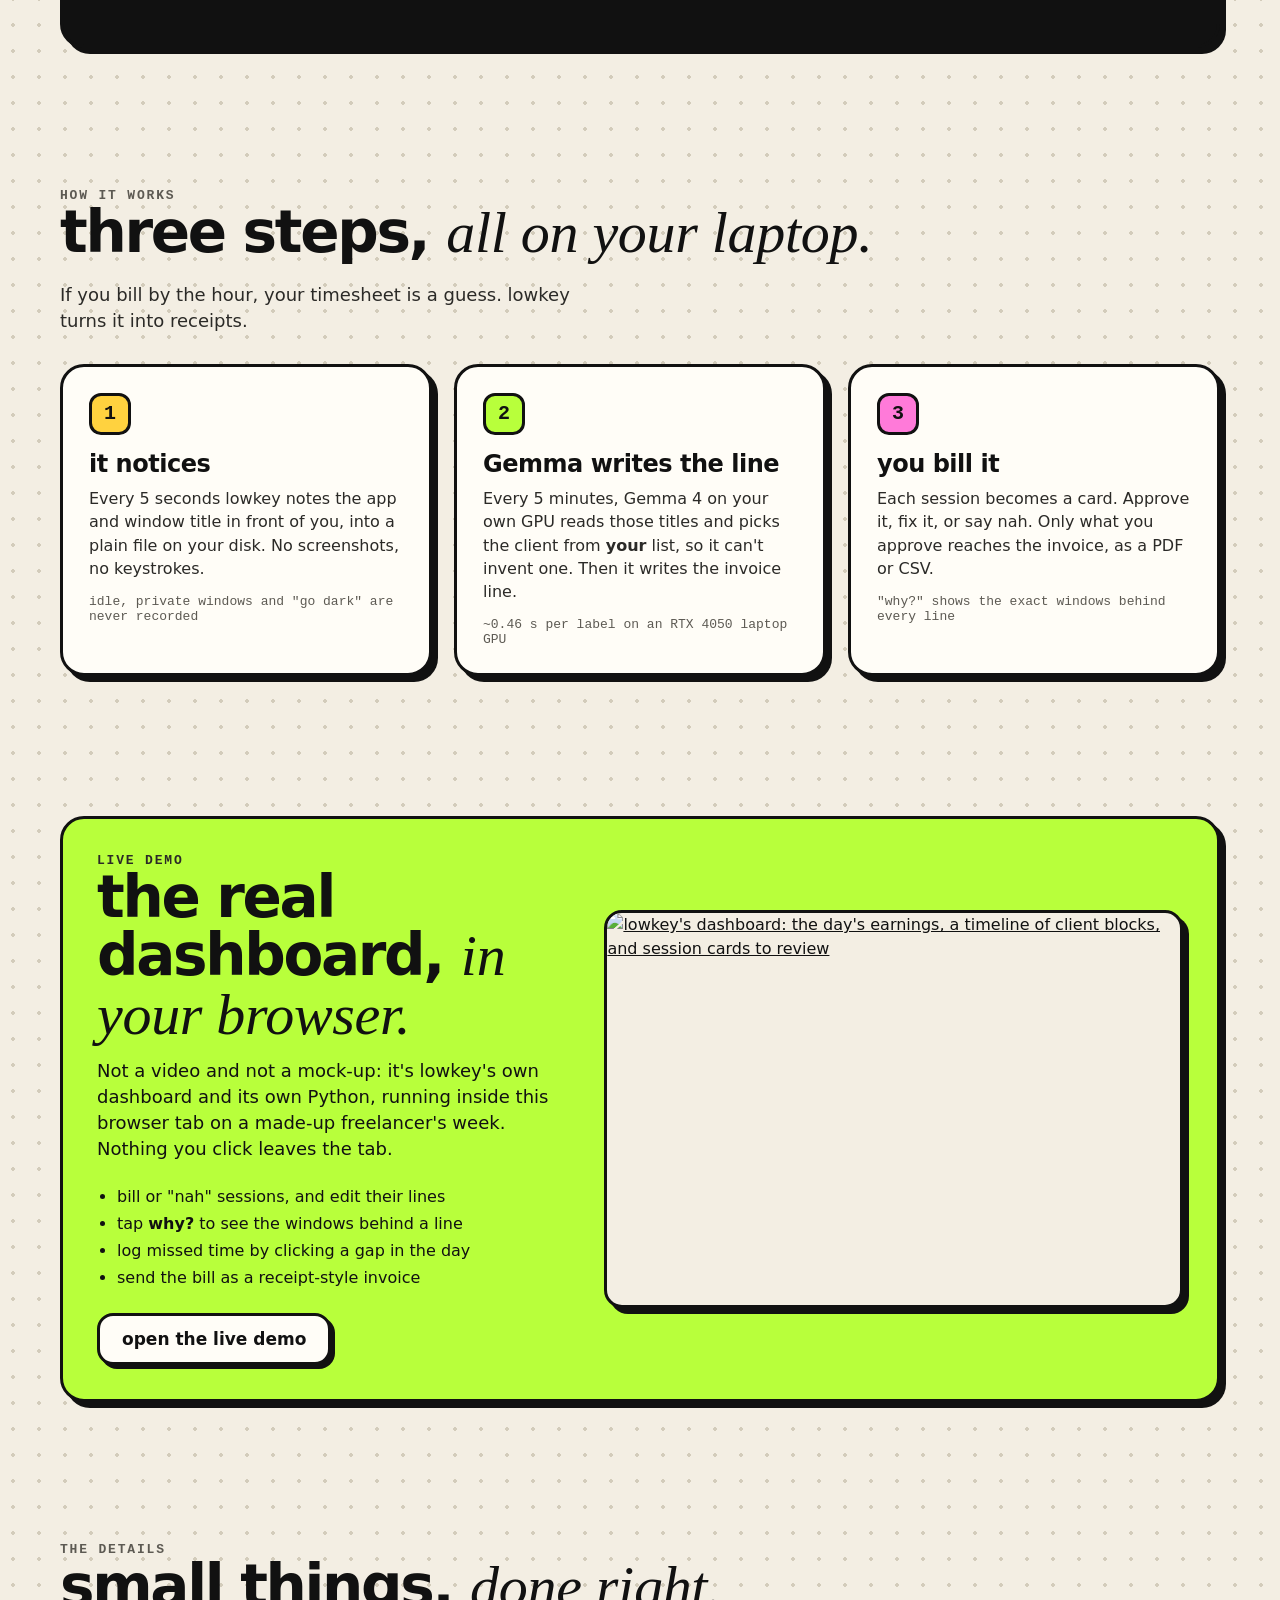
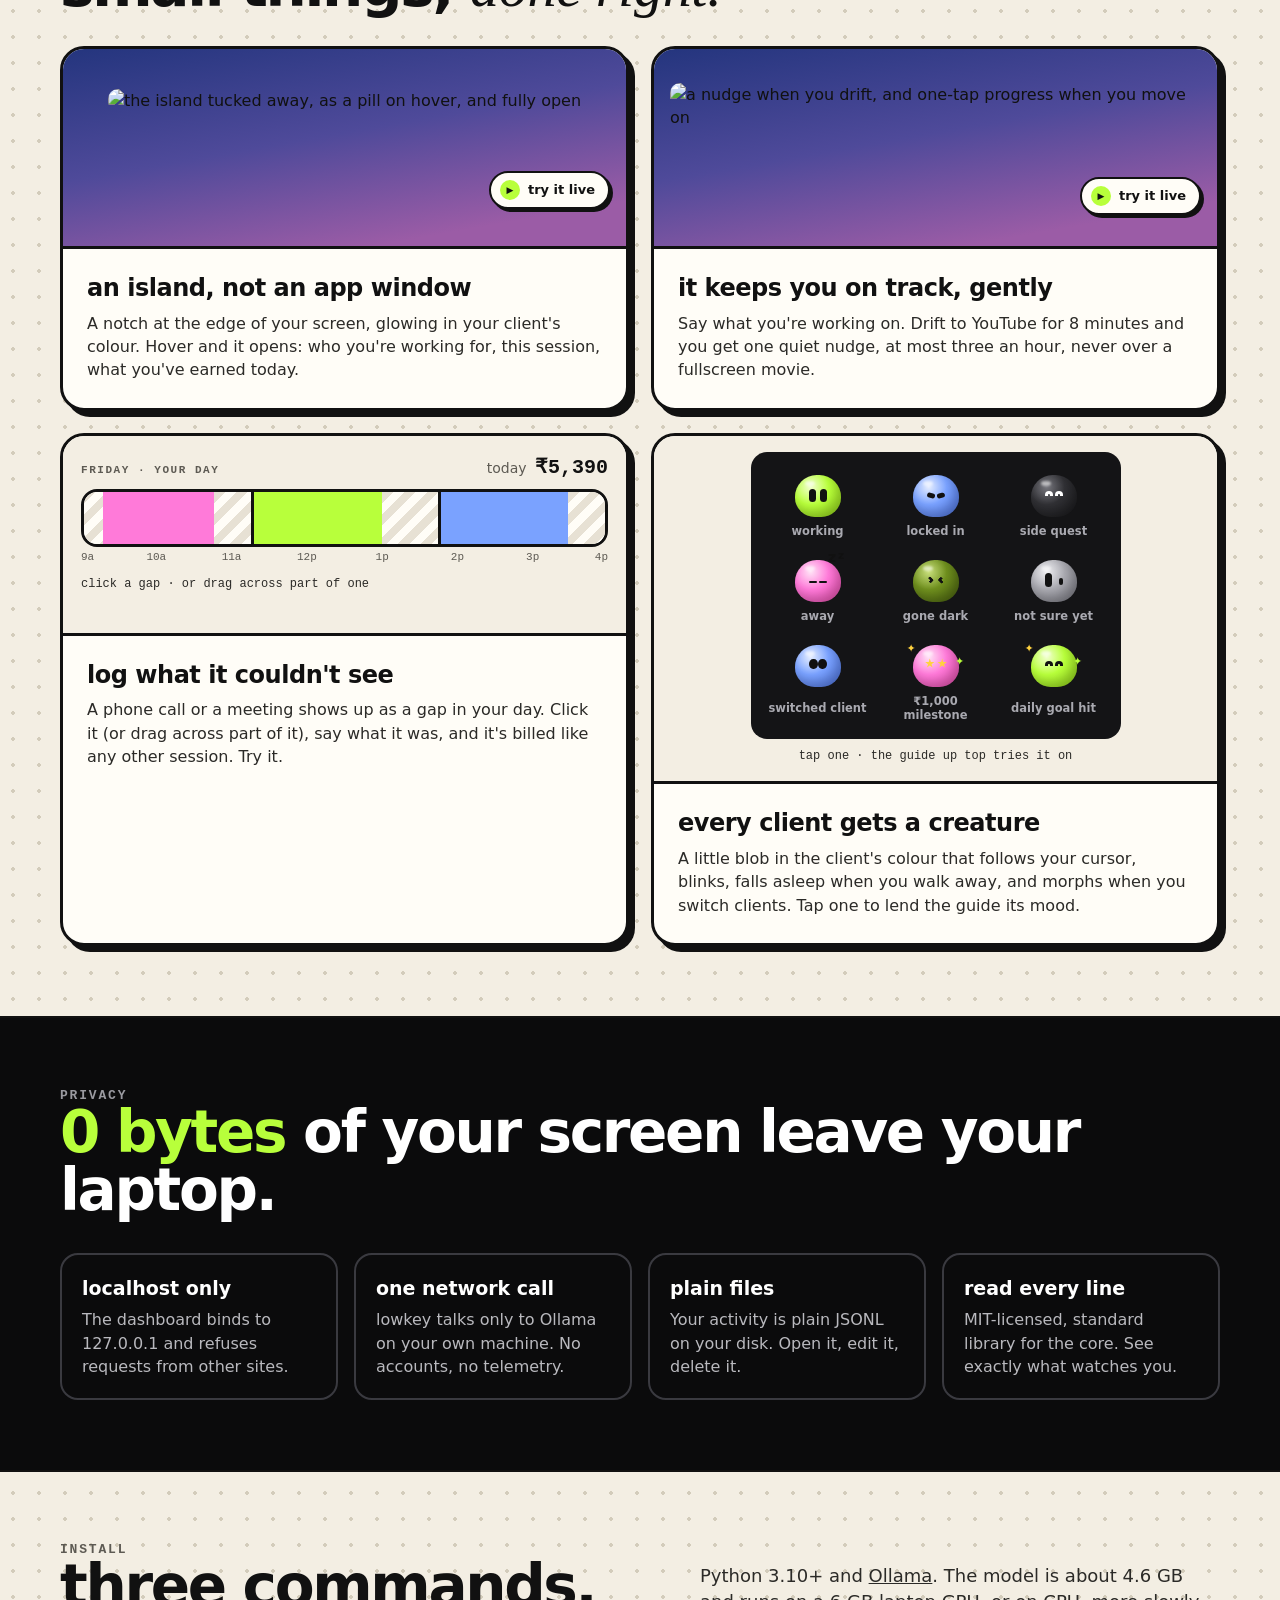
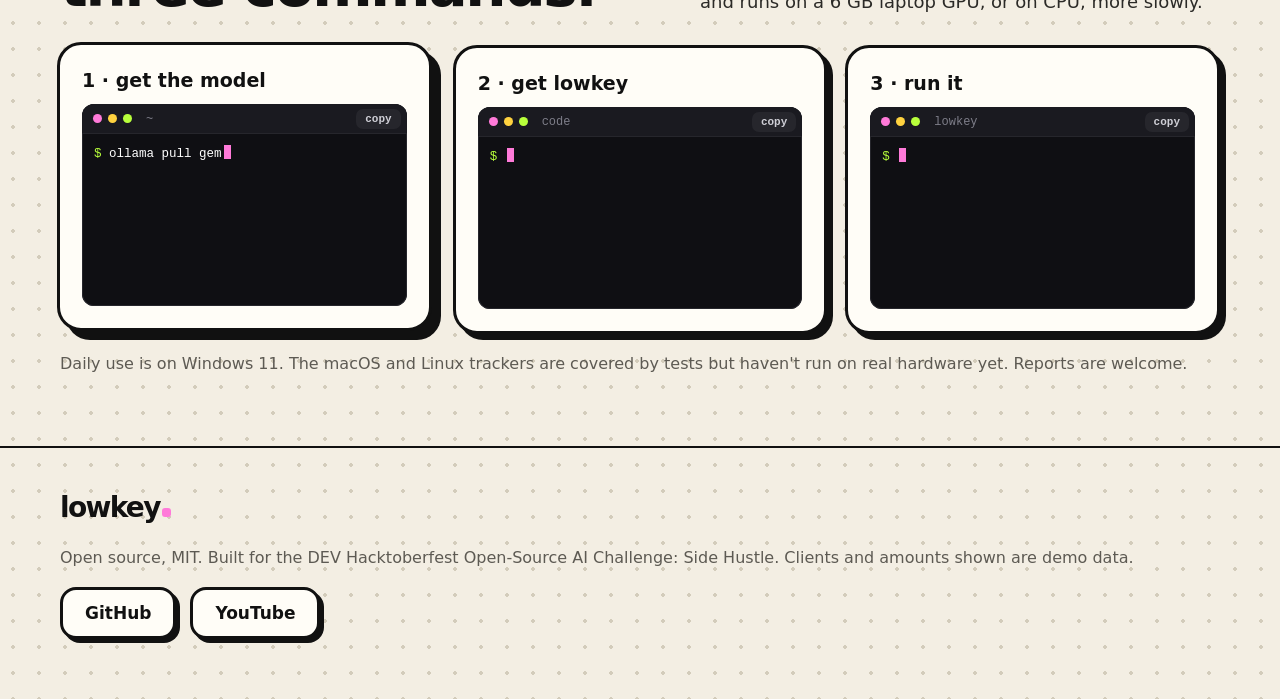
==== commit 5e0024a8: "The hero island hangs inside its screen; try it live: the guide becomes a bomb and blows open the de" ====
--- a/site/index.html
+++ b/site/index.html
@@ -270,12 +270,13 @@
   </div>
   <div class="stage" aria-label="a live preview of lowkey: the island, and sessions waiting for review">
     <div class="tilt">
-    <div class="wall"></div>
+    <div class="wall">
     <div class="isl">
       <div class="top"><span class="mb hb" data-mood="working"><span class="g-eyes"><span class="g-blink"><i></i><i></i></span></span><b class="g-z">z<small>z</small></b><span class="g-spk"></span></span><div><div class="nm">Acme Studio</div><div class="ses"><i></i>this session <span class="htm">1:24:07</span></div></div><div class="mo"><b class="hmo">₹5,220</b><span>earned today</span></div></div>
       <div class="task"><span class="spk" aria-hidden="true">✦</span><span id="typed"></span></div>
       <svg class="live" viewBox="0 0 460 50" preserveAspectRatio="none" aria-hidden="true"><defs><linearGradient id="hfill" x1="0" y1="0" x2="0" y2="1"><stop offset="0" stop-color="#B8FF3B" stop-opacity=".3"/><stop offset="1" stop-color="#B8FF3B" stop-opacity="0"/></linearGradient></defs><g><path class="fill" fill="url(#hfill)"/><path class="ln" fill="none" stroke="#B8FF3B" stroke-width="3.5" stroke-linecap="round"/></g><circle class="dot" r="4.5" fill="#B8FF3B"/></svg>
       <div class="foot"><span><b>4h 21m</b> today</span><span><i class="hdot"></i><b class="hrev">3</b> to review</span><span class="hmsg"></span></div>
+    </div>
     </div>
     <div class="rstack" aria-live="polite"></div>
     <div class="zero" tabindex="0" data-tip="lowkey's only network call: Ollama, on 127.0.0.1">0 bytes leave your laptop</div>
--- a/site/play.css
+++ b/site/play.css
@@ -316,7 +316,7 @@
 .stage{perspective:1100px}
 .tilt{position:absolute;inset:0;transform-style:preserve-3d;will-change:transform}
 .tilt .wall{transform:translateZ(0)}
-.tilt .isl{transform:translateZ(36px)}
+.wall .isl{top:0}  /* the notch hangs from the screen's inner edge, clipped by the frame */
 .tilt .rstack{transform:translateZ(64px)}
 .tilt .zero{transform:translateZ(84px)}
 .isl{transition:box-shadow .5s}
@@ -390,3 +390,26 @@
 .tilt .zero{position:absolute}
 @media (pointer:coarse),(max-width:760px){.stage{perspective:none}.tilt>*{transform:none!important}}
 @media (max-width:480px){.isl{padding:16px 16px 14px}.isl .top{gap:10px}.isl .hb{width:40px;height:37px}.isl .nm{font-size:17px}.isl .ses{font-size:11.5px}.isl .mo b{font-size:18px}.isl .top>div:nth-child(2){min-width:0;overflow:hidden}}
+
+/* ---------- try it live: the guide becomes a bomb ---------- */
+.boom{position:fixed;inset:0;z-index:200;cursor:pointer}
+.bm-dim{position:absolute;inset:0;background:rgba(17,12,30,.38);backdrop-filter:blur(3px);-webkit-backdrop-filter:blur(3px);opacity:0}
+.bm{position:absolute;left:0;top:0;width:120px;height:120px;will-change:transform}
+.bm .mb{position:absolute;left:20px;top:30px;width:80px;height:74px;filter:drop-shadow(0 10px 18px rgba(0,0,0,.35))}
+.bm-cap{position:absolute;left:49px;top:20px;width:22px;height:15px;border-radius:5px 5px 2px 2px;background:#3a3a40;border:2.5px solid #111;
+  opacity:0;transform:scaleY(0);transform-origin:bottom;transition:opacity .2s,transform .35s var(--spring)}
+.armed .bm-cap{opacity:1;transform:none}
+.bm-fuse{position:absolute;inset:0;width:120px;height:120px;overflow:visible}
+.bm-fuse path{fill:none;stroke:#4a3b2a;stroke-width:4.5;stroke-linecap:round;stroke-dasharray:400;stroke-dashoffset:400}
+.bm-spark{position:fixed;left:0;top:0;width:22px;height:22px;border-radius:50%;pointer-events:none;opacity:0;
+  background:radial-gradient(circle,#fff 0,#FFD23F 38%,rgba(255,138,61,.6) 58%,transparent 72%);box-shadow:0 0 22px 8px rgba(255,210,63,.75)}
+.bm-spark:before{content:"✦";position:absolute;inset:-9px;display:grid;place-items:center;font-size:30px;color:#fff6c2;text-shadow:0 0 8px #FFD23F}
+.lit .bm-spark{opacity:1}
+.bm-ember{position:fixed;width:5px;height:5px;border-radius:50%;background:#FFD23F;box-shadow:0 0 6px 1px #FF8A3D;pointer-events:none}
+.bm-flash{position:absolute;inset:0;background:#fff;opacity:0;pointer-events:none}
+.bm-ring{position:fixed;width:120px;height:120px;border-radius:50%;border:6px solid #fff;pointer-events:none;z-index:3}
+.bm-bit{position:fixed;width:18px;height:12px;border-radius:3px;pointer-events:none;z-index:3;box-shadow:0 0 0 2px rgba(17,17,17,.15)}
+.bm-bit.dot{width:14px;height:14px;border-radius:50%}
+.bm-bit.star{width:auto;height:auto;box-shadow:none;font-size:30px;line-height:1}
+.bm-bit.star:before{content:"✦"}
+.portal-fill{position:absolute;inset:0;z-index:2;display:grid;place-items:center;background:var(--lime);clip-path:circle(0 at 50% 50%)}
